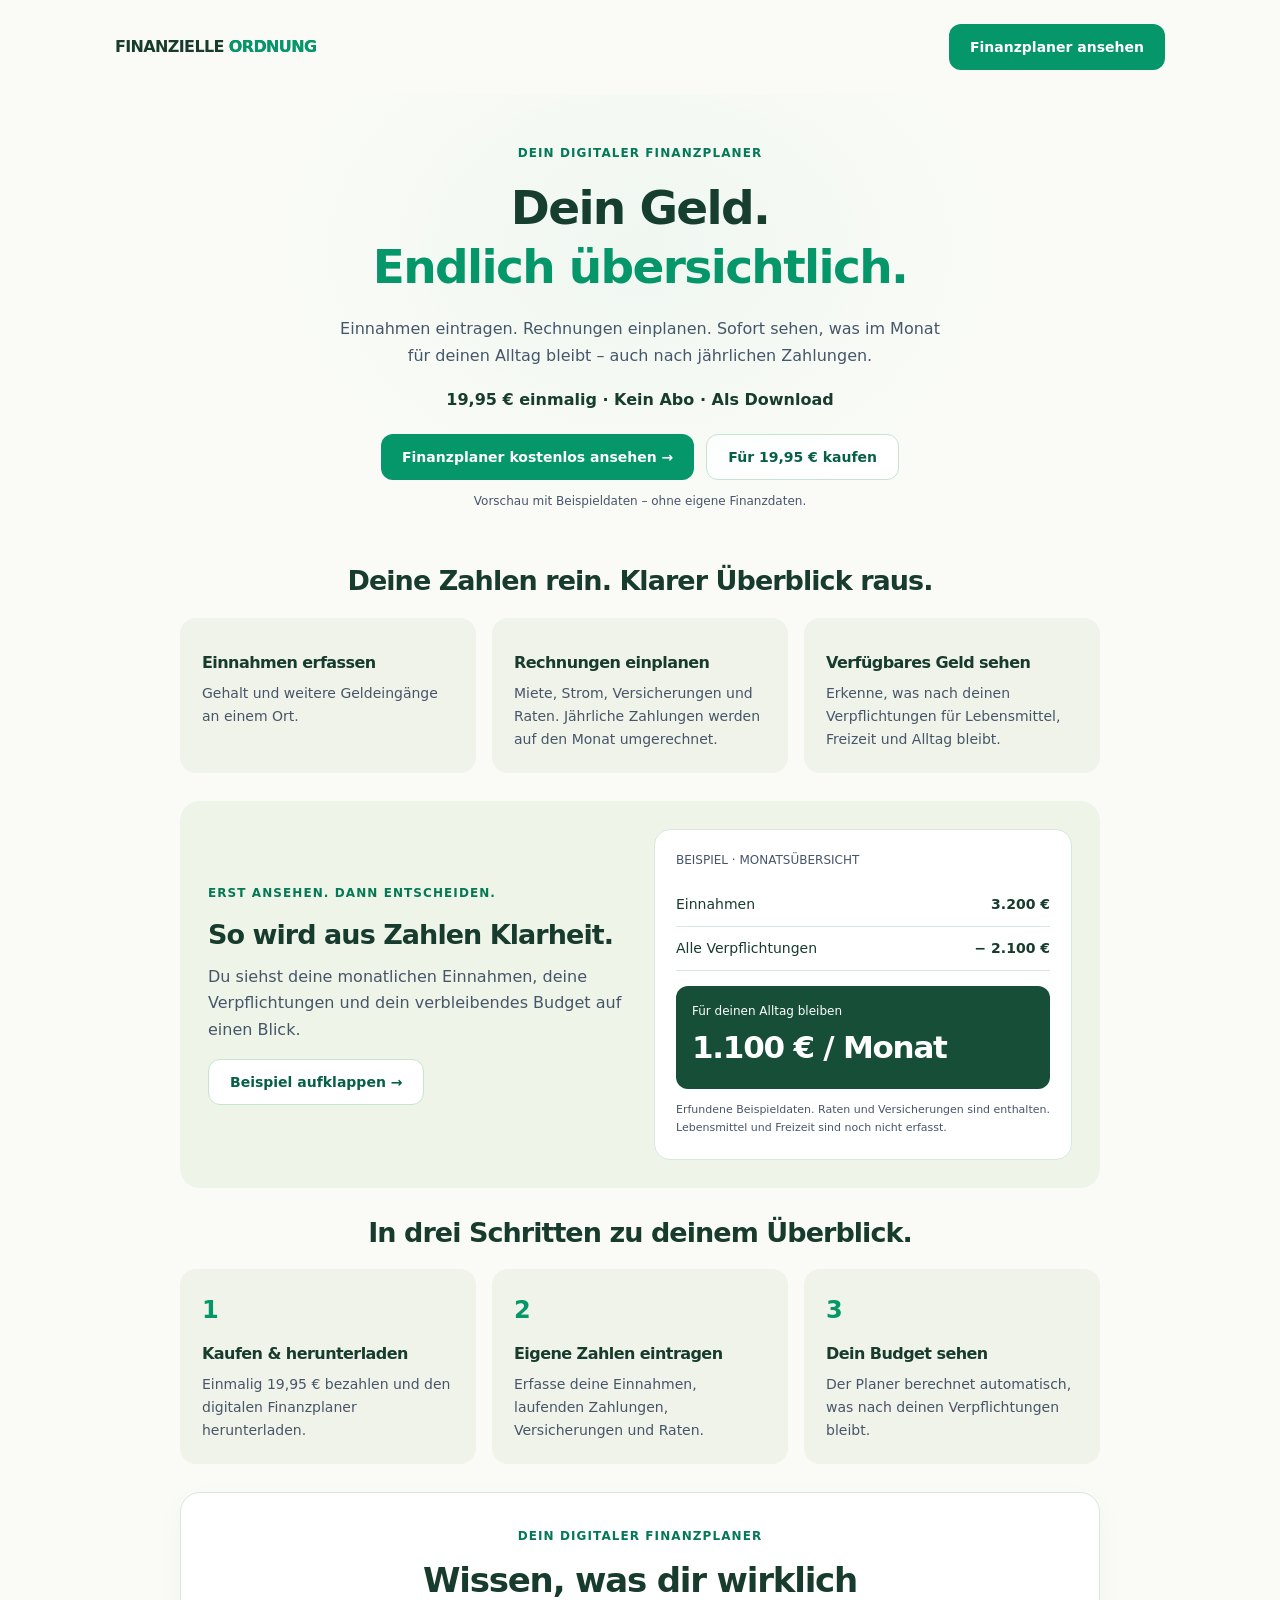
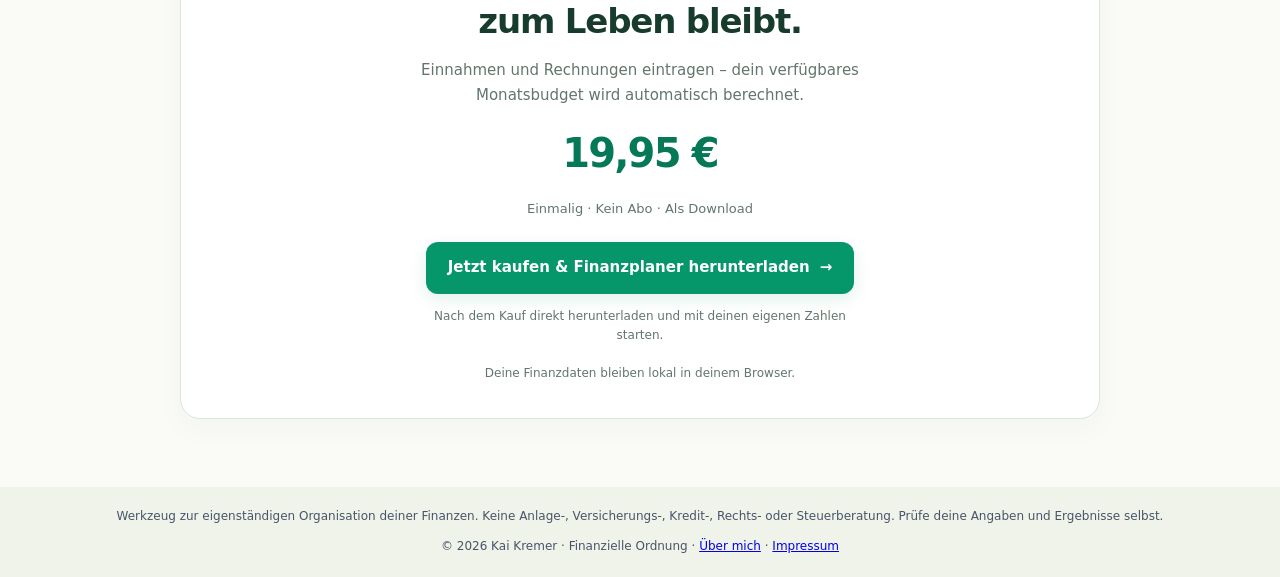
==== index.html @ 42d425a2 "Apply consistent fresh styling after existing page styles" ====
<!doctype html>
<html lang="de"><head><meta charset="utf-8"><meta name="viewport" content="width=device-width,initial-scale=1"><meta name="theme-color" content="#059669"><meta name="description" content="Digitaler Finanzplaner: Einnahmen und Zahlungen erfassen und sehen, was zum Leben bleibt. 19,95 € einmalig, kein Abo."><title>Finanzielle Ordnung | Dein digitaler Finanzplaner</title></head><body><style>body{margin:0;background:#eaf5ee}a.fo-action,a.fo-buy-button{text-decoration:none}button{cursor:pointer}a:focus-visible{outline:3px solid #86efac;outline-offset:3px}</style>
<style>
#fo-motion-demo{font-family:Inter,system-ui,sans-serif}#fo-motion-demo .motion-switch{display:flex;justify-content:center;gap:10px;flex-wrap:wrap;padding:14px 100px 16px 12px;background:#e1f0e7;border-bottom:1px solid #c6e4d1}#fo-motion-demo .motion-switch button{font-family:inherit;font-size:14px;font-weight:700;padding:11px 17px;border-radius:12px;min-height:44px;background:#fff;color:#075f46;border:1px solid #c6e4d1}#fo-motion-demo .motion-switch button[aria-pressed=true]{background:#075f46;color:#fff}#fo-motion-demo [hidden]{display:none}#fo-motion-demo .fo-tile,#fo-motion-demo .fp-card{transition:transform .22s ease,box-shadow .22s ease,border-color .22s ease}#fo-motion-demo .fo-action,#fo-motion-demo .fp-tab,#fo-motion-demo .fo-buy-button{transition:transform .2s ease,box-shadow .2s ease,background .2s ease}#fo-motion-demo .fo-action:hover,#fo-motion-demo .fo-buy-button:hover{transform:translateY(-3px);box-shadow:0 10px 22px #05966930}#fo-motion-demo .fo-action:active,#fo-motion-demo .fo-buy-button:active{transform:translateY(0) scale(.98)}#fo-motion-demo .fp-tab:hover{transform:translateY(-2px)}#fo-motion-demo .fo-green,#fo-motion-demo .fp-quick{background:linear-gradient(110deg,#047857,#059669);background-clip:text;color:transparent}#fo-motion-demo .fo-hero,#fo-motion-demo .fp-head{position:relative}#fo-motion-demo .fo-hero:before{content:"";position:absolute;inset:0;background:radial-gradient(ellipse at 50% 35%,#0596690b,transparent 68%);pointer-events:none}#fo-motion-demo #fo-cta-preview{padding-top:28px;padding-bottom:28px}#fo-motion-demo #fo-cta-preview .fo-purchase{max-width:920px}#fo-motion-demo .fo-footer{margin-top:20px}#fo-motion-demo .fp-nav{justify-content:center}#fo-motion-demo .motion-switch button:focus-visible{outline:3px solid #86efac;outline-offset:3px}@media(hover:hover){#fo-motion-demo .fo-tile:hover,#fo-motion-demo .fp-card:hover{transform:translateY(-5px);border-color:#a8d7be;box-shadow:0 15px 28px #075f4612}}@media(max-width:650px){#fo-motion-demo .motion-switch{padding-right:12px}}@media(prefers-reduced-motion:reduce){#fo-motion-demo *{transition:none!important;animation:none!important}}
</style>
<div id="fo-motion-demo">

<style>
#fo-thirty{font-family:Inter,system-ui,sans-serif;background:#eaf5ee;color:#173b2d;line-height:1.65;padding:0 28px;color-scheme:light}
#fo-thirty *{box-sizing:border-box}#fo-thirty h1,#fo-thirty h2,#fo-thirty h3{color:#173b2d;letter-spacing:-.035em;line-height:1.25}#fo-thirty p{margin:0 0 16px;color:#475569}#fo-thirty .fo-nav{display:flex;justify-content:space-between;align-items:center;padding:24px 0;gap:18px;padding-right:70px}#fo-thirty .fo-logo{font-size:16px;font-weight:800;letter-spacing:-.04em}#fo-thirty .fo-green{color:#059669}#fo-thirty .fo-action{display:inline-flex;align-items:center;justify-content:center;background:#059669;color:#fff;border:0;border-radius:12px;padding:13px 21px;font:700 14px Inter,system-ui,sans-serif;text-decoration:none;min-height:46px}#fo-thirty .fo-secondary{background:#fff;color:#075f46;border:1px solid #c6e4d1}#fo-thirty .fo-hero{text-align:center;max-width:780px;margin:auto;padding:46px 0 30px}#fo-thirty .fo-kicker{color:#047857;font-size:12px;font-weight:800;letter-spacing:.09em;display:block;margin-bottom:15px}#fo-thirty h1{font-size:clamp(30px,4.5vw,47px);font-weight:800;margin:0 0 20px}#fo-thirty h1 span{display:block;color:#059669}#fo-thirty .fo-intro{max-width:620px;margin:0 auto 18px;font-size:16px}#fo-thirty .fo-price{font-weight:700;color:#173b2d;margin:0 0 21px}#fo-thirty .fo-actions{display:flex;justify-content:center;flex-wrap:wrap;gap:12px}#fo-thirty .fo-note{font-size:12px;margin:12px 0 0}#fo-thirty .fo-section{max-width:920px;margin:36px auto 0}#fo-thirty h2{font-size:27px;font-weight:800;margin:0 0 20px;text-align:center}#fo-thirty .fo-grid{display:grid;grid-template-columns:repeat(3,minmax(0,1fr));gap:16px}#fo-thirty .fo-tile{background:#fff;border:1px solid #d8e8dd;border-radius:20px;padding:23px;box-shadow:0 12px 34px #173b2d08}#fo-thirty .fo-icon{display:inline-flex;background:#edf8f1;color:#047857;border-radius:12px;padding:10px}#fo-thirty h3{font-size:16px;font-weight:750;margin:13px 0 9px}#fo-thirty .fo-tile p{font-size:14px;margin:0}#fo-thirty .fo-preview{background:#d8eee2;border:1px solid #c6e4d1;border-radius:20px;padding:28px;display:grid;grid-template-columns:1fr 1fr;gap:28px;align-items:center}#fo-thirty .fo-preview h2{text-align:left;margin-bottom:12px}#fo-thirty .fo-example{background:#fff;border:1px solid #d8e8dd;border-radius:16px;padding:21px}#fo-thirty .fo-example-title{font-size:12px;color:#475569;margin-bottom:12px}#fo-thirty .fo-line{display:flex;justify-content:space-between;gap:12px;padding:10px 0;border-bottom:1px solid #d8e8dd;font-size:14px}#fo-thirty .fo-result{background:#075f46;color:#fff;border-radius:12px;margin-top:15px;padding:16px}#fo-thirty .fo-result span{display:block;font-size:12px;color:#d1fae5}#fo-thirty .fo-result strong{font-size:31px;letter-spacing:-.04em}#fo-thirty .fo-example small{display:block;color:#475569;font-size:11px;margin-top:12px}#fo-thirty .fo-step{color:#059669;font-size:24px;font-weight:800}#fo-thirty .fo-buy{background:#fff;border:1px solid #d8e8dd;border-radius:20px;text-align:center;padding:34px 24px}#fo-thirty .fo-buy h2{margin-bottom:10px}#fo-thirty .fo-large-price{font-size:40px;color:#047857;font-weight:800;line-height:1.3}#fo-thirty .fo-footer{margin:40px -28px 0;padding:20px 28px;background:#e1f0e7;color:#475569;font-size:12px;text-align:center}#fo-thirty .fo-footer p{margin:0 0 10px}#fo-thirty button:focus-visible{outline:3px solid #f59e0b;outline-offset:3px}#fo-thirty .fo-local-message{color:#075f46;font-size:13px;margin-top:12px}#fo-thirty [hidden]{display:none}
@media(max-width:650px){#fo-thirty{padding:0 18px}#fo-thirty .fo-nav{padding-right:0;flex-wrap:wrap}#fo-thirty .fo-nav .fo-action{font-size:12px;padding:10px 12px}#fo-thirty .fo-logo{font-size:13px}#fo-thirty .fo-hero{padding-top:30px}#fo-thirty .fo-grid,#fo-thirty .fo-preview{grid-template-columns:1fr}#fo-thirty .fo-actions{flex-direction:column}#fo-thirty .fo-footer{margin-left:-18px;margin-right:-18px}#fo-thirty .fo-preview{padding:22px}#fo-thirty h2{font-size:25px}}
</style>
<div id="fo-thirty">
  <nav class="fo-nav" aria-label="Hauptnavigation"><div class="fo-logo">FINANZIELLE <span class="fo-green">ORDNUNG</span></div><a class="fo-action" href="vorschau.html">Finanzplaner ansehen</a></nav>
  <header class="fo-hero">
    <span class="fo-kicker">DEIN DIGITALER FINANZPLANER</span>
    <h1>Dein Geld.<span>Endlich übersichtlich.</span></h1>
    <p class="fo-intro">Einnahmen eintragen. Rechnungen einplanen. Sofort sehen, was im Monat für deinen Alltag bleibt – auch nach jährlichen Zahlungen.</p>
    <p class="fo-price">19,95 € einmalig · Kein Abo · Als Download</p>
    <div class="fo-actions"><a class="fo-action" href="vorschau.html">Finanzplaner kostenlos ansehen →</a><button class="fo-action fo-secondary " type="button" data-fo-buy>Für 19,95 € kaufen</button></div>
    <p class="fo-note">Vorschau mit Beispieldaten – ohne eigene Finanzdaten.</p>
  </header>
  <section class="fo-section" aria-label="Nutzen"><h2>Deine Zahlen rein. Klarer Überblick raus.</h2><div class="fo-grid">
    <article class="fo-tile"><h3>Einnahmen erfassen</h3><p>Gehalt und weitere Geldeingänge an einem Ort.</p></article>
    <article class="fo-tile"><h3>Rechnungen einplanen</h3><p>Miete, Strom, Versicherungen und Raten. Jährliche Zahlungen werden auf den Monat umgerechnet.</p></article>
    <article class="fo-tile"><h3>Verfügbares Geld sehen</h3><p>Erkenne, was nach deinen Verpflichtungen für Lebensmittel, Freizeit und Alltag bleibt.</p></article>
  </div></section>
  <section class="fo-section fo-preview" id="fo-example-area" aria-label="Produktbeispiel">
    <div><span class="fo-kicker">ERST ANSEHEN. DANN ENTSCHEIDEN.</span><h2>So wird aus Zahlen Klarheit.</h2><p>Du siehst deine monatlichen Einnahmen, deine Verpflichtungen und dein verbleibendes Budget auf einen Blick.</p><button class="fo-action fo-secondary " type="button" id="fo-demo-toggle" aria-expanded="false" aria-controls="fo-demo-details">Beispiel aufklappen →</button></div>
    <div class="fo-example"><div class="fo-example-title">BEISPIEL · MONATSÜBERSICHT</div><div class="fo-line"><span>Einnahmen</span><strong>3.200 €</strong></div><div class="fo-line"><span>Alle Verpflichtungen</span><strong>− 2.100 €</strong></div><div id="fo-demo-details" hidden><div class="fo-line"><span>Laufende Zahlungen</span><strong>1.350 €</strong></div><div class="fo-line"><span>Versicherungen / Monat</span><strong>40 €</strong></div><div class="fo-line"><span>Raten / Monat</span><strong>710 €</strong></div></div><div class="fo-result"><span>Für deinen Alltag bleiben</span><strong>1.100 € / Monat</strong></div><small>Erfundene Beispieldaten. Raten und Versicherungen sind enthalten. Lebensmittel und Freizeit sind noch nicht erfasst.</small></div>
  </section>
  <section class="fo-section" aria-label="Ablauf"><h2>In drei Schritten zu deinem Überblick.</h2><div class="fo-grid">
    <article class="fo-tile"><span class="fo-step">1</span><h3>Kaufen & herunterladen</h3><p>Einmalig 19,95 € bezahlen und den digitalen Finanzplaner herunterladen.</p></article>
    <article class="fo-tile"><span class="fo-step">2</span><h3>Eigene Zahlen eintragen</h3><p>Erfasse deine Einnahmen, laufenden Zahlungen, Versicherungen und Raten.</p></article>
    <article class="fo-tile"><span class="fo-step">3</span><h3>Dein Budget sehen</h3><p>Der Planer berechnet automatisch, was nach deinen Verpflichtungen bleibt.</p></article>
  </div></section>
  <style>
#fo-cta-preview{font-family:Inter,system-ui,sans-serif;color:#173b2d;padding:28px 18px;background:#eaf5ee;color-scheme:light}#fo-cta-preview *{box-sizing:border-box}#fo-cta-preview .fo-purchase{max-width:720px;margin:auto;background:#fff;border:1px solid #d5e8da;border-radius:20px;padding:34px 30px;text-align:center;box-shadow:0 10px 30px #173b2d08}#fo-cta-preview .fo-label{display:block;color:#047857;font-size:12px;font-weight:750;letter-spacing:.09em;margin-bottom:13px}#fo-cta-preview h2{color:#173b2d;font-size:clamp(25px,4vw,34px);line-height:1.22;letter-spacing:-.035em;font-weight:800;max-width:560px;margin:0 auto 15px}#fo-cta-preview .fo-description{color:#63766b;font-size:15px;line-height:1.65;max-width:490px;margin:0 auto 22px}#fo-cta-preview .fo-price{font-size:40px;font-weight:800;line-height:1.2;color:#047857;letter-spacing:-.045em}#fo-cta-preview .fo-price-note{font-size:13px;color:#63766b;margin:6px 0 22px}#fo-cta-preview .fo-buy-button{font-family:inherit;font-size:15px;font-weight:750;line-height:1.4;display:inline-flex;align-items:center;justify-content:center;gap:10px;background:#059669;color:#fff;border:0;border-radius:12px;min-height:52px;padding:14px 22px;max-width:100%;box-shadow:0 5px 17px #05966922}#fo-cta-preview .fo-download{font-size:12px;color:#63766b;line-height:1.6;margin:13px auto 0;max-width:450px}#fo-cta-preview .fo-trust{font-size:12px;color:#63766b;margin:19px 0 0;display:flex;gap:7px;align-items:center;justify-content:center}#fo-cta-preview .fo-trust svg{width:14px;height:14px;flex-shrink:0}#fo-cta-preview .fo-click-info{font-size:13px;color:#047857;line-height:1.5;margin:16px 0 0}#fo-cta-preview [hidden]{display:none}#fo-cta-preview button:focus-visible{outline:3px solid #86efac;outline-offset:3px}@media(max-width:480px){#fo-cta-preview{padding:18px 12px}#fo-cta-preview .fo-purchase{padding:28px 20px}#fo-cta-preview .fo-buy-button{width:100%;font-size:14px;padding:14px 15px}}
</style>
<div id="fo-cta-preview">
  <section class="fo-purchase" aria-label="Neuer Kaufbereich für den digitalen Finanzplaner">
    <span class="fo-label">DEIN DIGITALER FINANZPLANER</span>
    <h2>Wissen, was dir wirklich<br>zum Leben bleibt.</h2>
    <p class="fo-description">Einnahmen und Rechnungen eintragen – dein verfügbares Monatsbudget wird automatisch berechnet.</p>
    <div class="fo-price">19,95 €</div>
    <p class="fo-price-note">Einmalig · Kein Abo · Als Download</p>
    <a class="fo-buy-button" href="https://www.checkout-ds24.com/product/741586" target="_blank" rel="noopener noreferrer">Jetzt kaufen &amp; Finanzplaner herunterladen <span aria-hidden="true">→</span></a>
    <p class="fo-download">Nach dem Kauf direkt herunterladen und mit deinen eigenen Zahlen starten.</p>
    <p class="fo-trust">Deine Finanzdaten bleiben lokal in deinem Browser.</p>
    
  </section>
</div>


  <footer class="fo-footer"><p>Werkzeug zur eigenständigen Organisation deiner Finanzen. Keine Anlage-, Versicherungs-, Kredit-, Rechts- oder Steuerberatung. Prüfe deine Angaben und Ergebnisse selbst.</p>© 2026 Kai Kremer · Finanzielle Ordnung · <a href="ueber-mich.html">Über mich</a> · <a href="impressum.html">Impressum</a></footer>
</div>
<script>
(()=>{const root=document.getElementById('fo-thirty');root.querySelectorAll('[data-fo-buy]').forEach(button=>button.addEventListener('click',()=>root.querySelector('#fo-cta-preview').scrollIntoView({block:'center',behavior:'auto'})));const toggle=root.querySelector('#fo-demo-toggle');const details=root.querySelector('#fo-demo-details');toggle.addEventListener('click',()=>{details.hidden=!details.hidden;toggle.setAttribute('aria-expanded',String(!details.hidden));toggle.textContent=details.hidden?'Beispiel aufklappen →':'Details zuklappen ↑'});})();
</script>

</div>
<style>
#fo-motion-demo .fo-result{background:#e0f5e8;color:#075f46;border:1px solid #b9dfc8}#fo-motion-demo .fo-result span{color:#3c6652}#fo-motion-demo .fo-result strong{color:#047857}#fo-motion-demo .fp-main{background:#e0f5e8;border-color:#b9dfc8;color:#047857}#fo-motion-demo .fp-main small{color:#3c6652}#fo-motion-demo .fp-main .fp-amount{color:#047857}
</style>
<script>
(()=>{const root=document.getElementById('fo-motion-demo');const reduced=window.matchMedia('(prefers-reduced-motion: reduce)').matches;if(!reduced){const seen=new WeakSet();const observer=new IntersectionObserver(entries=>{entries.forEach(entry=>{if(!entry.isIntersecting||seen.has(entry.target))return;seen.add(entry.target);entry.target.animate([{transform:'translateY(18px)',opacity:.4},{transform:'translateY(0)',opacity:1}],{duration:520,easing:'cubic-bezier(.2,.7,.2,1)',delay:Number(entry.target.dataset.delay||0)});observer.unobserve(entry.target)})},{threshold:.12});root.querySelectorAll('.fo-hero h1,.fo-hero .fo-intro,.fo-hero .fo-price,.fo-hero .fo-actions,.fo-tile,.fo-preview,.fp-head,.fp-card,.fp-panel,.fo-purchase').forEach((el,i)=>{el.dataset.delay=String(el.matches('.fo-tile,.fp-card')?(i%3)*65:0);observer.observe(el)});root.querySelectorAll('[data-fp-tab]').forEach(button=>button.addEventListener('click',()=>root.querySelector('#fp-content').animate([{transform:'translateY(10px)',opacity:.5},{transform:'translateY(0)',opacity:1}],{duration:260,easing:'ease-out'})))}root.querySelectorAll('.fo-buy-button').forEach(button=>{button.addEventListener('pointerenter',()=>{if(reduced)return;const arrow=button.querySelector('span[aria-hidden]');if(arrow)arrow.animate([{transform:'translateX(0)'},{transform:'translateX(4px)'}],{duration:180,fill:'forwards'})});button.addEventListener('pointerleave',()=>{const arrow=button.querySelector('span[aria-hidden]');if(arrow)arrow.getAnimations().forEach(a=>a.cancel())})})})();
</script>
<style id="fo-fresh-2026">
body{background:#fafbf7!important;color:#20362c}#fo-thirty,#fp-clear,#fo-cta-preview,#fo-cta-planner{background:#fafbf7!important}
#fo-thirty .fo-nav,#fp-clear .fp-top,.top{background:#fafbf7!important;border-color:#e4e9df!important}#fo-thirty .fo-nav{max-width:1050px;margin:auto;padding-right:0}#fp-clear .fp-top .fp-wrap{padding-right:24px}
#fo-thirty .fo-hero{padding:50px 0 24px}#fo-thirty .fo-section{margin-top:28px}#fo-thirty .fo-tile{box-shadow:none;border:0;background:#f0f3e9;border-radius:16px;padding:22px}#fo-thirty .fo-preview{background:#eef4e8;border:0}#fo-thirty .fo-result{background:#164e38!important;color:#fff!important;border:0!important}#fo-thirty .fo-result strong,#fo-thirty .fo-result span{color:#fff!important}
#fp-clear .fp-head{padding-top:24px}#fp-clear .fp-banner{background:#eef3e8;border:0}#fp-clear .fp-cards,.cards{grid-template-columns:repeat(3,minmax(0,1fr));gap:12px}#fp-clear .fp-card,.card{background:white;box-shadow:none;border-color:#e5e9df}#fp-clear .fp-main,.card.main{grid-column:1/-1;grid-row:1;background:#164e38!important;color:white!important;padding:23px 26px;position:relative}#fp-clear .fp-main small,#fp-clear .fp-main .fp-amount,.card.main small,.card.main .amount{color:white!important}#fp-clear .fp-main .fp-amount,.card.main .amount{font-size:clamp(34px,5vw,46px);margin:4px 0}#fp-clear .fp-panel,.panel{box-shadow:none;border-color:#e5e9df}#fp-clear .fp-nav{justify-content:flex-start;gap:6px}#fp-clear .fp-tab,.tab{border-radius:9px}#fp-clear .fp-guide{gap:16px}#fp-clear .fp-guide p{font-size:13px}.budget-track{height:9px;display:flex;background:#e7efdd;border-radius:20px;overflow:hidden;margin-top:15px}.budget-used{background:#9bbb8c}.budget-free{background:#c5ec92}.budget-legend{font-size:12px;margin:8px 0 0;color:#e1efda}.compact-help{padding:18px 22px;background:#fff;border:1px solid #e5e9df;border-radius:16px;margin:16px 0}.compact-help summary{cursor:pointer;font-weight:700}.compact-help p{font-size:13px;line-height:1.65;color:#63766b}.fresh-note{font-size:12px!important;margin-top:6px!important}.footer,.fo-footer{background:#f0f3e9!important}.legal-card{box-shadow:none!important;border-color:#e5e9df!important}.legal-card:hover{transform:none!important}
@media(max-width:650px){#fp-clear .fp-cards,.cards{grid-template-columns:1fr 1fr}#fp-clear .fp-card:nth-child(3),.cards>.card:nth-child(3){grid-column:1/-1}#fp-clear .fp-main,.card.main{padding:20px}#fo-thirty .fo-hero{padding-top:30px}#fp-clear .fp-top .fp-wrap{padding-right:16px}}
</style></body></html>
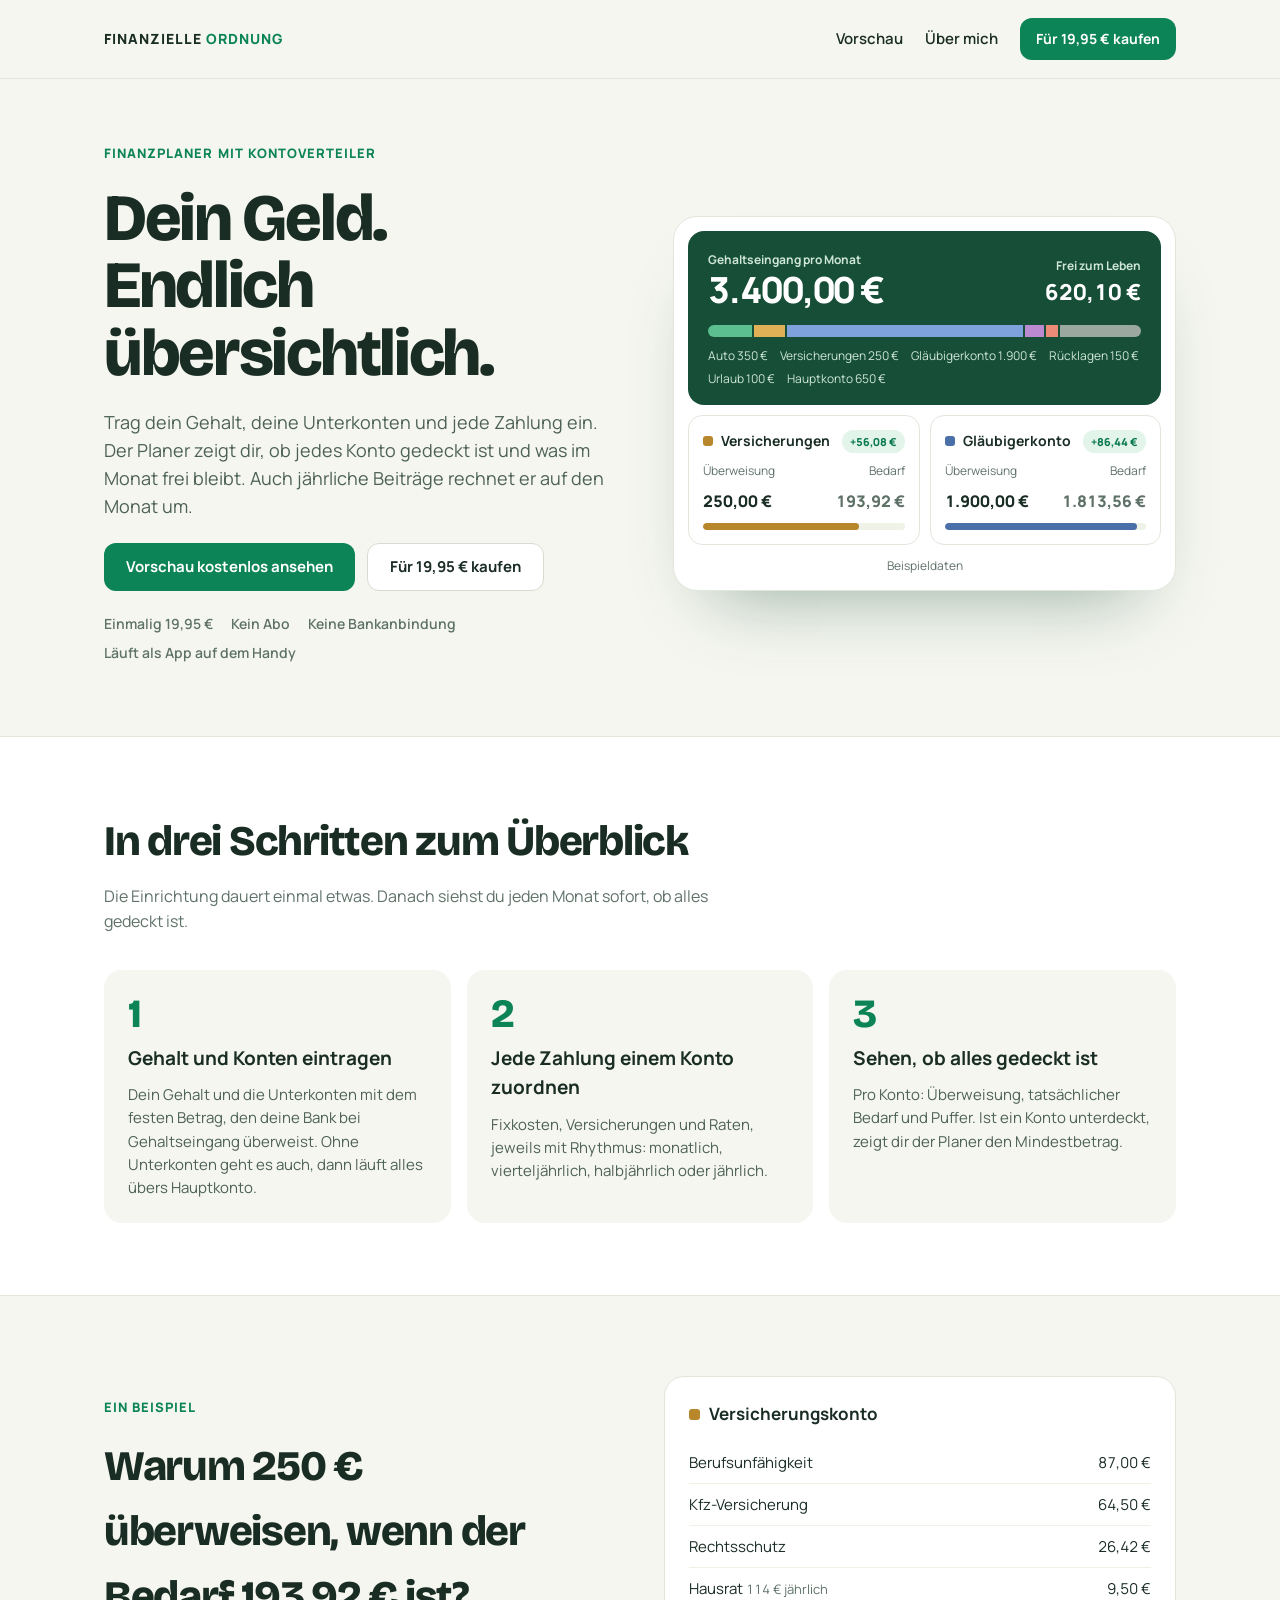
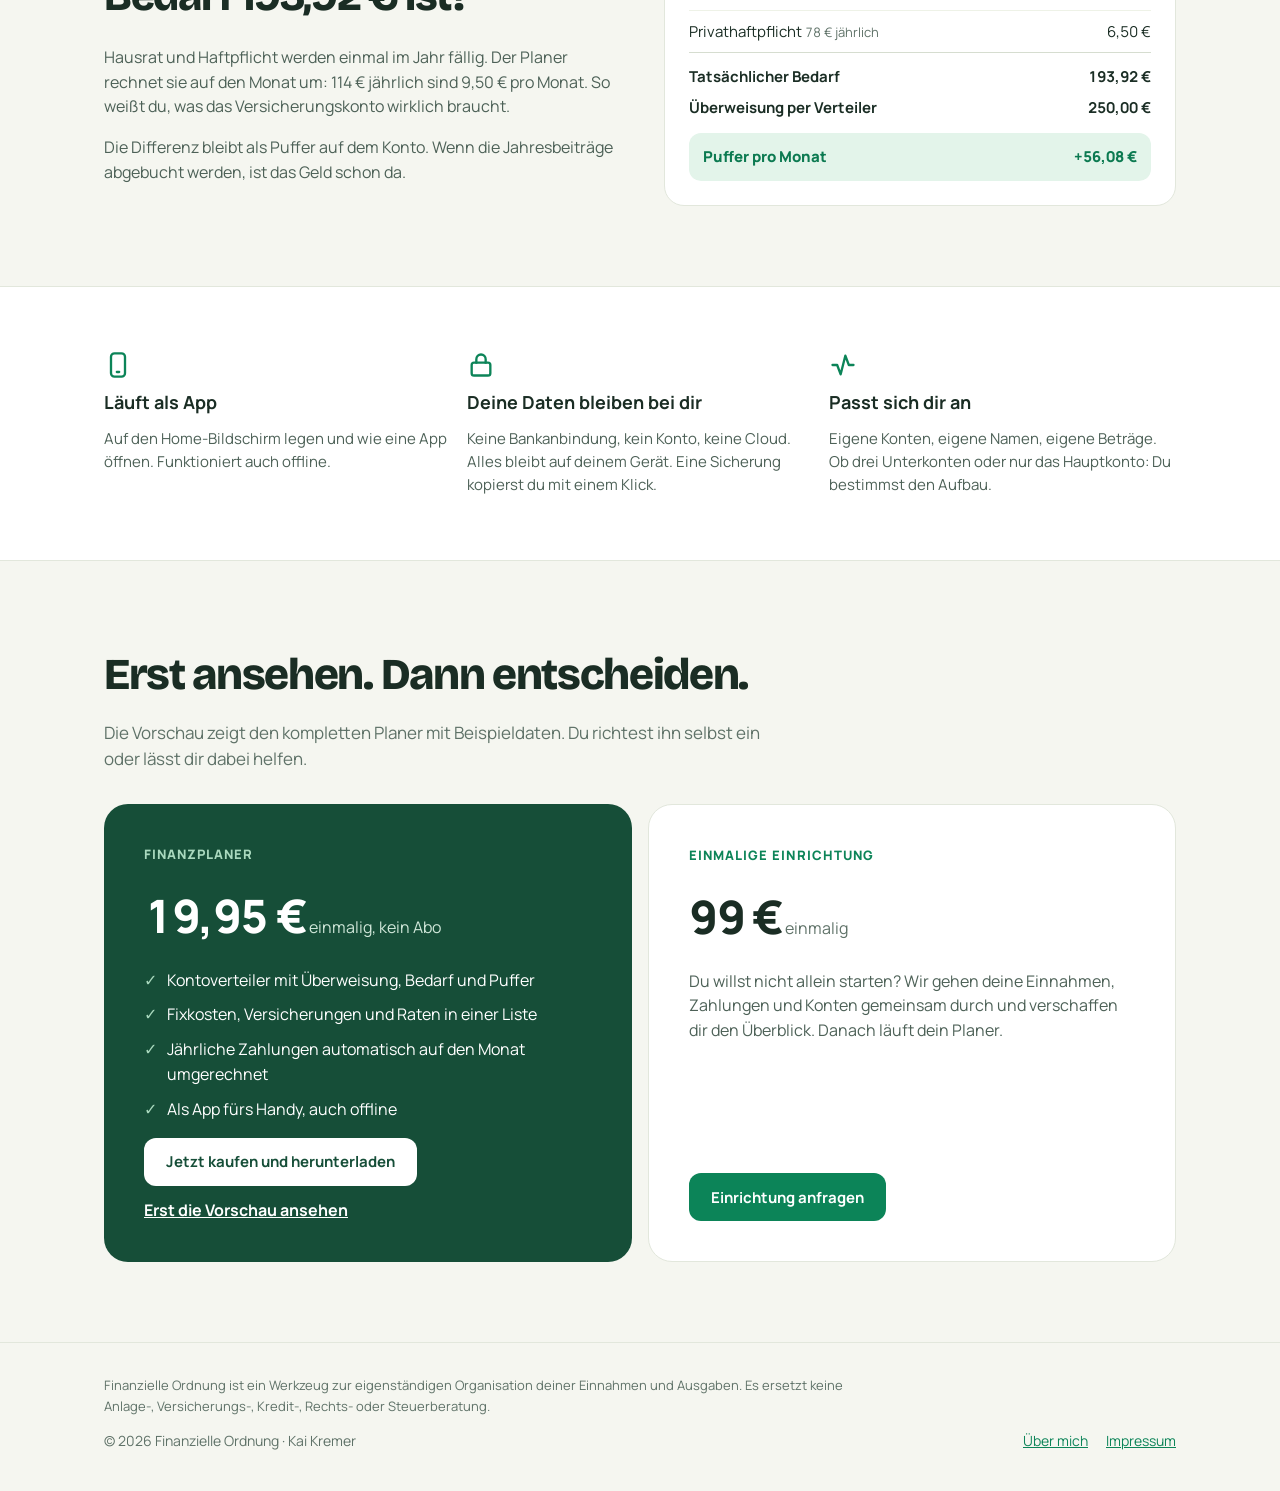
==== commit 62ba2303: "Neues Design: Finanzplaner mit Kontoverteiler, Einrichtung für 99 € Co-Authored-By: Claude Opus 5.5 " ====
--- a/index.html
+++ b/index.html
@@ -1,74 +1,201 @@
 <!doctype html>
-<html lang="de"><head><meta charset="utf-8"><meta name="viewport" content="width=device-width,initial-scale=1"><meta name="theme-color" content="#059669"><meta name="description" content="Digitaler Finanzplaner: Einnahmen und Zahlungen erfassen und sehen, was zum Leben bleibt. 19,95 € einmalig, kein Abo."><title>Finanzielle Ordnung | Dein digitaler Finanzplaner</title></head><body><style>body{margin:0;background:#eaf5ee}a.fo-action,a.fo-buy-button{text-decoration:none}button{cursor:pointer}a:focus-visible{outline:3px solid #86efac;outline-offset:3px}</style>
+<html lang="de">
+<head>
+<meta charset="utf-8">
+<meta name="viewport" content="width=device-width,initial-scale=1">
+<title>Finanzielle Ordnung – Finanzplaner mit Kontoverteiler</title>
+<meta name="description" content="Finanzplaner mit Kontoverteiler: Gehalt, Unterkonten und Zahlungen eintragen und sehen, ob jedes Konto gedeckt ist. Einmalig 19,95 €, kein Abo.">
+<meta name="theme-color" content="#164e38">
+<link rel="preconnect" href="https://fonts.googleapis.com">
+<link rel="preconnect" href="https://fonts.gstatic.com" crossorigin>
+<link rel="stylesheet" href="https://fonts.googleapis.com/css2?family=Bricolage+Grotesque:opsz,wght@12..96,600;12..96,800&amp;family=Manrope:wght@400;500;600;700;800&amp;display=swap">
 <style>
-#fo-motion-demo{font-family:Inter,system-ui,sans-serif}#fo-motion-demo .motion-switch{display:flex;justify-content:center;gap:10px;flex-wrap:wrap;padding:14px 100px 16px 12px;background:#e1f0e7;border-bottom:1px solid #c6e4d1}#fo-motion-demo .motion-switch button{font-family:inherit;font-size:14px;font-weight:700;padding:11px 17px;border-radius:12px;min-height:44px;background:#fff;color:#075f46;border:1px solid #c6e4d1}#fo-motion-demo .motion-switch button[aria-pressed=true]{background:#075f46;color:#fff}#fo-motion-demo [hidden]{display:none}#fo-motion-demo .fo-tile,#fo-motion-demo .fp-card{transition:transform .22s ease,box-shadow .22s ease,border-color .22s ease}#fo-motion-demo .fo-action,#fo-motion-demo .fp-tab,#fo-motion-demo .fo-buy-button{transition:transform .2s ease,box-shadow .2s ease,background .2s ease}#fo-motion-demo .fo-action:hover,#fo-motion-demo .fo-buy-button:hover{transform:translateY(-3px);box-shadow:0 10px 22px #05966930}#fo-motion-demo .fo-action:active,#fo-motion-demo .fo-buy-button:active{transform:translateY(0) scale(.98)}#fo-motion-demo .fp-tab:hover{transform:translateY(-2px)}#fo-motion-demo .fo-green,#fo-motion-demo .fp-quick{background:linear-gradient(110deg,#047857,#059669);background-clip:text;color:transparent}#fo-motion-demo .fo-hero,#fo-motion-demo .fp-head{position:relative}#fo-motion-demo .fo-hero:before{content:"";position:absolute;inset:0;background:radial-gradient(ellipse at 50% 35%,#0596690b,transparent 68%);pointer-events:none}#fo-motion-demo #fo-cta-preview{padding-top:28px;padding-bottom:28px}#fo-motion-demo #fo-cta-preview .fo-purchase{max-width:920px}#fo-motion-demo .fo-footer{margin-top:20px}#fo-motion-demo .fp-nav{justify-content:center}#fo-motion-demo .motion-switch button:focus-visible{outline:3px solid #86efac;outline-offset:3px}@media(hover:hover){#fo-motion-demo .fo-tile:hover,#fo-motion-demo .fp-card:hover{transform:translateY(-5px);border-color:#a8d7be;box-shadow:0 15px 28px #075f4612}}@media(max-width:650px){#fo-motion-demo .motion-switch{padding-right:12px}}@media(prefers-reduced-motion:reduce){#fo-motion-demo *{transition:none!important;animation:none!important}}
+body{margin:0}
+*{box-sizing:border-box}
+a{color:#0c8458}a:hover{color:#164e38}
+.w{max-width:1120px;margin:0 auto;padding-inline:24px}
+.nav{display:flex;align-items:center;justify-content:space-between;gap:16px;flex-wrap:wrap;padding-block:18px}
+.links{display:flex;gap:22px;align-items:center;flex-wrap:wrap}
+.btn{display:inline-flex;align-items:center;justify-content:center;min-height:48px;padding:0 22px;border-radius:12px;font-weight:700;text-decoration:none;font-size:15px}
+.btn.p{background:#0c8458;color:#fff}.btn.p:hover{background:#0a6e4a;color:#fff}
+.btn.s{background:#fff;color:#1a2d24;border:1px solid #d6ddd0}.btn.s:hover{color:#164e38;border-color:#0c8458}
+.btn.l{background:#ffffff;color:#164e38}.btn.l:hover{background:#e3f4ea;color:#164e38}
+.hero{display:grid;grid-template-columns:minmax(0,1.02fr) minmax(0,1fr);gap:56px;align-items:center}
+.g3{display:grid;grid-template-columns:repeat(3,minmax(0,1fr));gap:16px}
+.g2{display:grid;grid-template-columns:repeat(2,minmax(0,1fr));gap:48px;align-items:center}
+.accs{display:grid;grid-template-columns:repeat(2,minmax(0,1fr));gap:10px}
+.num{font-variant-numeric:tabular-nums}
+@media (max-width:880px){.hero,.g3,.g2{grid-template-columns:minmax(0,1fr)}.hero{gap:36px}}
+@media (max-width:460px){.accs{grid-template-columns:minmax(0,1fr)}}
 </style>
-<div id="fo-motion-demo">
-
-<style>
-#fo-thirty{font-family:Inter,system-ui,sans-serif;background:#eaf5ee;color:#173b2d;line-height:1.65;padding:0 28px;color-scheme:light}
-#fo-thirty *{box-sizing:border-box}#fo-thirty h1,#fo-thirty h2,#fo-thirty h3{color:#173b2d;letter-spacing:-.035em;line-height:1.25}#fo-thirty p{margin:0 0 16px;color:#475569}#fo-thirty .fo-nav{display:flex;justify-content:space-between;align-items:center;padding:24px 0;gap:18px;padding-right:70px}#fo-thirty .fo-logo{font-size:16px;font-weight:800;letter-spacing:-.04em}#fo-thirty .fo-green{color:#059669}#fo-thirty .fo-action{display:inline-flex;align-items:center;justify-content:center;background:#059669;color:#fff;border:0;border-radius:12px;padding:13px 21px;font:700 14px Inter,system-ui,sans-serif;text-decoration:none;min-height:46px}#fo-thirty .fo-secondary{background:#fff;color:#075f46;border:1px solid #c6e4d1}#fo-thirty .fo-hero{text-align:center;max-width:780px;margin:auto;padding:46px 0 30px}#fo-thirty .fo-kicker{color:#047857;font-size:12px;font-weight:800;letter-spacing:.09em;display:block;margin-bottom:15px}#fo-thirty h1{font-size:clamp(30px,4.5vw,47px);font-weight:800;margin:0 0 20px}#fo-thirty h1 span{display:block;color:#059669}#fo-thirty .fo-intro{max-width:620px;margin:0 auto 18px;font-size:16px}#fo-thirty .fo-price{font-weight:700;color:#173b2d;margin:0 0 21px}#fo-thirty .fo-actions{display:flex;justify-content:center;flex-wrap:wrap;gap:12px}#fo-thirty .fo-note{font-size:12px;margin:12px 0 0}#fo-thirty .fo-section{max-width:920px;margin:36px auto 0}#fo-thirty h2{font-size:27px;font-weight:800;margin:0 0 20px;text-align:center}#fo-thirty .fo-grid{display:grid;grid-template-columns:repeat(3,minmax(0,1fr));gap:16px}#fo-thirty .fo-tile{background:#fff;border:1px solid #d8e8dd;border-radius:20px;padding:23px;box-shadow:0 12px 34px #173b2d08}#fo-thirty .fo-icon{display:inline-flex;background:#edf8f1;color:#047857;border-radius:12px;padding:10px}#fo-thirty h3{font-size:16px;font-weight:750;margin:13px 0 9px}#fo-thirty .fo-tile p{font-size:14px;margin:0}#fo-thirty .fo-preview{background:#d8eee2;border:1px solid #c6e4d1;border-radius:20px;padding:28px;display:grid;grid-template-columns:1fr 1fr;gap:28px;align-items:center}#fo-thirty .fo-preview h2{text-align:left;margin-bottom:12px}#fo-thirty .fo-example{background:#fff;border:1px solid #d8e8dd;border-radius:16px;padding:21px}#fo-thirty .fo-example-title{font-size:12px;color:#475569;margin-bottom:12px}#fo-thirty .fo-line{display:flex;justify-content:space-between;gap:12px;padding:10px 0;border-bottom:1px solid #d8e8dd;font-size:14px}#fo-thirty .fo-result{background:#075f46;color:#fff;border-radius:12px;margin-top:15px;padding:16px}#fo-thirty .fo-result span{display:block;font-size:12px;color:#d1fae5}#fo-thirty .fo-result strong{font-size:31px;letter-spacing:-.04em}#fo-thirty .fo-example small{display:block;color:#475569;font-size:11px;margin-top:12px}#fo-thirty .fo-step{color:#059669;font-size:24px;font-weight:800}#fo-thirty .fo-buy{background:#fff;border:1px solid #d8e8dd;border-radius:20px;text-align:center;padding:34px 24px}#fo-thirty .fo-buy h2{margin-bottom:10px}#fo-thirty .fo-large-price{font-size:40px;color:#047857;font-weight:800;line-height:1.3}#fo-thirty .fo-footer{margin:40px -28px 0;padding:20px 28px;background:#e1f0e7;color:#475569;font-size:12px;text-align:center}#fo-thirty .fo-footer p{margin:0 0 10px}#fo-thirty button:focus-visible{outline:3px solid #f59e0b;outline-offset:3px}#fo-thirty .fo-local-message{color:#075f46;font-size:13px;margin-top:12px}#fo-thirty [hidden]{display:none}
-@media(max-width:650px){#fo-thirty{padding:0 18px}#fo-thirty .fo-nav{padding-right:0;flex-wrap:wrap}#fo-thirty .fo-nav .fo-action{font-size:12px;padding:10px 12px}#fo-thirty .fo-logo{font-size:13px}#fo-thirty .fo-hero{padding-top:30px}#fo-thirty .fo-grid,#fo-thirty .fo-preview{grid-template-columns:1fr}#fo-thirty .fo-actions{flex-direction:column}#fo-thirty .fo-footer{margin-left:-18px;margin-right:-18px}#fo-thirty .fo-preview{padding:22px}#fo-thirty h2{font-size:25px}}
-</style>
-<div id="fo-thirty">
-  <nav class="fo-nav" aria-label="Hauptnavigation"><div class="fo-logo">FINANZIELLE <span class="fo-green">ORDNUNG</span></div><a class="fo-action" href="vorschau.html">Finanzplaner ansehen</a></nav>
-  <header class="fo-hero">
-    <span class="fo-kicker">DEIN DIGITALER FINANZPLANER</span>
-    <h1>Dein Geld.<span>Endlich übersichtlich.</span></h1>
-    <p class="fo-intro">Einnahmen eintragen. Rechnungen einplanen. Sofort sehen, was im Monat für deinen Alltag bleibt – auch nach jährlichen Zahlungen.</p>
-    <p class="fo-price">19,95 € einmalig · Kein Abo · Als Download</p>
-    <div class="fo-actions"><a class="fo-action" href="vorschau.html">Finanzplaner kostenlos ansehen →</a><button class="fo-action fo-secondary " type="button" data-fo-buy>Für 19,95 € kaufen</button></div>
-    <p class="fo-note">Vorschau mit Beispieldaten – ohne eigene Finanzdaten.</p>
-  </header>
-  <section class="fo-section" aria-label="Nutzen"><h2>Deine Zahlen rein. Klarer Überblick raus.</h2><div class="fo-grid">
-    <article class="fo-tile"><h3>Einnahmen erfassen</h3><p>Gehalt und weitere Geldeingänge an einem Ort.</p></article>
-    <article class="fo-tile"><h3>Rechnungen einplanen</h3><p>Miete, Strom, Versicherungen und Raten. Jährliche Zahlungen werden auf den Monat umgerechnet.</p></article>
-    <article class="fo-tile"><h3>Verfügbares Geld sehen</h3><p>Erkenne, was nach deinen Verpflichtungen für Lebensmittel, Freizeit und Alltag bleibt.</p></article>
-  </div></section>
-  <section class="fo-section fo-preview" id="fo-example-area" aria-label="Produktbeispiel">
-    <div><span class="fo-kicker">ERST ANSEHEN. DANN ENTSCHEIDEN.</span><h2>So wird aus Zahlen Klarheit.</h2><p>Du siehst deine monatlichen Einnahmen, deine Verpflichtungen und dein verbleibendes Budget auf einen Blick.</p><button class="fo-action fo-secondary " type="button" id="fo-demo-toggle" aria-expanded="false" aria-controls="fo-demo-details">Beispiel aufklappen →</button></div>
-    <div class="fo-example"><div class="fo-example-title">BEISPIEL · MONATSÜBERSICHT</div><div class="fo-line"><span>Einnahmen</span><strong>3.200 €</strong></div><div class="fo-line"><span>Alle Verpflichtungen</span><strong>− 2.100 €</strong></div><div id="fo-demo-details" hidden><div class="fo-line"><span>Laufende Zahlungen</span><strong>1.350 €</strong></div><div class="fo-line"><span>Versicherungen / Monat</span><strong>40 €</strong></div><div class="fo-line"><span>Raten / Monat</span><strong>710 €</strong></div></div><div class="fo-result"><span>Für deinen Alltag bleiben</span><strong>1.100 € / Monat</strong></div><small>Erfundene Beispieldaten. Raten und Versicherungen sind enthalten. Lebensmittel und Freizeit sind noch nicht erfasst.</small></div>
-  </section>
-  <section class="fo-section" aria-label="Ablauf"><h2>In drei Schritten zu deinem Überblick.</h2><div class="fo-grid">
-    <article class="fo-tile"><span class="fo-step">1</span><h3>Kaufen & herunterladen</h3><p>Einmalig 19,95 € bezahlen und den digitalen Finanzplaner herunterladen.</p></article>
-    <article class="fo-tile"><span class="fo-step">2</span><h3>Eigene Zahlen eintragen</h3><p>Erfasse deine Einnahmen, laufenden Zahlungen, Versicherungen und Raten.</p></article>
-    <article class="fo-tile"><span class="fo-step">3</span><h3>Dein Budget sehen</h3><p>Der Planer berechnet automatisch, was nach deinen Verpflichtungen bleibt.</p></article>
-  </div></section>
-  <style>
-#fo-cta-preview{font-family:Inter,system-ui,sans-serif;color:#173b2d;padding:28px 18px;background:#eaf5ee;color-scheme:light}#fo-cta-preview *{box-sizing:border-box}#fo-cta-preview .fo-purchase{max-width:720px;margin:auto;background:#fff;border:1px solid #d5e8da;border-radius:20px;padding:34px 30px;text-align:center;box-shadow:0 10px 30px #173b2d08}#fo-cta-preview .fo-label{display:block;color:#047857;font-size:12px;font-weight:750;letter-spacing:.09em;margin-bottom:13px}#fo-cta-preview h2{color:#173b2d;font-size:clamp(25px,4vw,34px);line-height:1.22;letter-spacing:-.035em;font-weight:800;max-width:560px;margin:0 auto 15px}#fo-cta-preview .fo-description{color:#63766b;font-size:15px;line-height:1.65;max-width:490px;margin:0 auto 22px}#fo-cta-preview .fo-price{font-size:40px;font-weight:800;line-height:1.2;color:#047857;letter-spacing:-.045em}#fo-cta-preview .fo-price-note{font-size:13px;color:#63766b;margin:6px 0 22px}#fo-cta-preview .fo-buy-button{font-family:inherit;font-size:15px;font-weight:750;line-height:1.4;display:inline-flex;align-items:center;justify-content:center;gap:10px;background:#059669;color:#fff;border:0;border-radius:12px;min-height:52px;padding:14px 22px;max-width:100%;box-shadow:0 5px 17px #05966922}#fo-cta-preview .fo-download{font-size:12px;color:#63766b;line-height:1.6;margin:13px auto 0;max-width:450px}#fo-cta-preview .fo-trust{font-size:12px;color:#63766b;margin:19px 0 0;display:flex;gap:7px;align-items:center;justify-content:center}#fo-cta-preview .fo-trust svg{width:14px;height:14px;flex-shrink:0}#fo-cta-preview .fo-click-info{font-size:13px;color:#047857;line-height:1.5;margin:16px 0 0}#fo-cta-preview [hidden]{display:none}#fo-cta-preview button:focus-visible{outline:3px solid #86efac;outline-offset:3px}@media(max-width:480px){#fo-cta-preview{padding:18px 12px}#fo-cta-preview .fo-purchase{padding:28px 20px}#fo-cta-preview .fo-buy-button{width:100%;font-size:14px;padding:14px 15px}}
-</style>
-<div id="fo-cta-preview">
-  <section class="fo-purchase" aria-label="Neuer Kaufbereich für den digitalen Finanzplaner">
-    <span class="fo-label">DEIN DIGITALER FINANZPLANER</span>
-    <h2>Wissen, was dir wirklich<br>zum Leben bleibt.</h2>
-    <p class="fo-description">Einnahmen und Rechnungen eintragen – dein verfügbares Monatsbudget wird automatisch berechnet.</p>
-    <div class="fo-price">19,95 €</div>
-    <p class="fo-price-note">Einmalig · Kein Abo · Als Download</p>
-    <a class="fo-buy-button" href="https://www.checkout-ds24.com/product/741586" target="_blank" rel="noopener noreferrer">Jetzt kaufen &amp; Finanzplaner herunterladen <span aria-hidden="true">→</span></a>
-    <p class="fo-download">Nach dem Kauf direkt herunterladen und mit deinen eigenen Zahlen starten.</p>
-    <p class="fo-trust">Deine Finanzdaten bleiben lokal in deinem Browser.</p>
-    
-  </section>
-</div>
-
-
-  <footer class="fo-footer"><p>Werkzeug zur eigenständigen Organisation deiner Finanzen. Keine Anlage-, Versicherungs-, Kredit-, Rechts- oder Steuerberatung. Prüfe deine Angaben und Ergebnisse selbst.</p>© 2026 Kai Kremer · Finanzielle Ordnung · <a href="ueber-mich.html">Über mich</a> · <a href="impressum.html">Impressum</a></footer>
-</div>
-<script>
-(()=>{const root=document.getElementById('fo-thirty');root.querySelectorAll('[data-fo-buy]').forEach(button=>button.addEventListener('click',()=>root.querySelector('#fo-cta-preview').scrollIntoView({block:'center',behavior:'auto'})));const toggle=root.querySelector('#fo-demo-toggle');const details=root.querySelector('#fo-demo-details');toggle.addEventListener('click',()=>{details.hidden=!details.hidden;toggle.setAttribute('aria-expanded',String(!details.hidden));toggle.textContent=details.hidden?'Beispiel aufklappen →':'Details zuklappen ↑'});})();
-</script>
-
-</div>
-<style>
-#fo-motion-demo .fo-result{background:#e0f5e8;color:#075f46;border:1px solid #b9dfc8}#fo-motion-demo .fo-result span{color:#3c6652}#fo-motion-demo .fo-result strong{color:#047857}#fo-motion-demo .fp-main{background:#e0f5e8;border-color:#b9dfc8;color:#047857}#fo-motion-demo .fp-main small{color:#3c6652}#fo-motion-demo .fp-main .fp-amount{color:#047857}
-</style>
-<script>
-(()=>{const root=document.getElementById('fo-motion-demo');const reduced=window.matchMedia('(prefers-reduced-motion: reduce)').matches;if(!reduced){const seen=new WeakSet();const observer=new IntersectionObserver(entries=>{entries.forEach(entry=>{if(!entry.isIntersecting||seen.has(entry.target))return;seen.add(entry.target);entry.target.animate([{transform:'translateY(18px)',opacity:.4},{transform:'translateY(0)',opacity:1}],{duration:520,easing:'cubic-bezier(.2,.7,.2,1)',delay:Number(entry.target.dataset.delay||0)});observer.unobserve(entry.target)})},{threshold:.12});root.querySelectorAll('.fo-hero h1,.fo-hero .fo-intro,.fo-hero .fo-price,.fo-hero .fo-actions,.fo-tile,.fo-preview,.fp-head,.fp-card,.fp-panel,.fo-purchase').forEach((el,i)=>{el.dataset.delay=String(el.matches('.fo-tile,.fp-card')?(i%3)*65:0);observer.observe(el)});root.querySelectorAll('[data-fp-tab]').forEach(button=>button.addEventListener('click',()=>root.querySelector('#fp-content').animate([{transform:'translateY(10px)',opacity:.5},{transform:'translateY(0)',opacity:1}],{duration:260,easing:'ease-out'})))}root.querySelectorAll('.fo-buy-button').forEach(button=>{button.addEventListener('pointerenter',()=>{if(reduced)return;const arrow=button.querySelector('span[aria-hidden]');if(arrow)arrow.animate([{transform:'translateX(0)'},{transform:'translateX(4px)'}],{duration:180,fill:'forwards'})});button.addEventListener('pointerleave',()=>{const arrow=button.querySelector('span[aria-hidden]');if(arrow)arrow.getAnimations().forEach(a=>a.cancel())})})})();
-</script>
-<style id="fo-fresh-2026">
-body{background:#fafbf7!important;color:#20362c}#fo-thirty,#fp-clear,#fo-cta-preview,#fo-cta-planner{background:#fafbf7!important}
-#fo-thirty .fo-nav,#fp-clear .fp-top,.top{background:#fafbf7!important;border-color:#e4e9df!important}#fo-thirty .fo-nav{max-width:1050px;margin:auto;padding-right:0}#fp-clear .fp-top .fp-wrap{padding-right:24px}
-#fo-thirty .fo-hero{padding:50px 0 24px}#fo-thirty .fo-section{margin-top:28px}#fo-thirty .fo-tile{box-shadow:none;border:0;background:#f0f3e9;border-radius:16px;padding:22px}#fo-thirty .fo-preview{background:#eef4e8;border:0}#fo-thirty .fo-result{background:#164e38!important;color:#fff!important;border:0!important}#fo-thirty .fo-result strong,#fo-thirty .fo-result span{color:#fff!important}
-#fp-clear .fp-head{padding-top:24px}#fp-clear .fp-banner{background:#eef3e8;border:0}#fp-clear .fp-cards,.cards{grid-template-columns:repeat(3,minmax(0,1fr));gap:12px}#fp-clear .fp-card,.card{background:white;box-shadow:none;border-color:#e5e9df}#fp-clear .fp-main,.card.main{grid-column:1/-1;grid-row:1;background:#164e38!important;color:white!important;padding:23px 26px;position:relative}#fp-clear .fp-main small,#fp-clear .fp-main .fp-amount,.card.main small,.card.main .amount{color:white!important}#fp-clear .fp-main .fp-amount,.card.main .amount{font-size:clamp(34px,5vw,46px);margin:4px 0}#fp-clear .fp-panel,.panel{box-shadow:none;border-color:#e5e9df}#fp-clear .fp-nav{justify-content:flex-start;gap:6px}#fp-clear .fp-tab,.tab{border-radius:9px}#fp-clear .fp-guide{gap:16px}#fp-clear .fp-guide p{font-size:13px}.budget-track{height:9px;display:flex;background:#e7efdd;border-radius:20px;overflow:hidden;margin-top:15px}.budget-used{background:#9bbb8c}.budget-free{background:#c5ec92}.budget-legend{font-size:12px;margin:8px 0 0;color:#e1efda}.compact-help{padding:18px 22px;background:#fff;border:1px solid #e5e9df;border-radius:16px;margin:16px 0}.compact-help summary{cursor:pointer;font-weight:700}.compact-help p{font-size:13px;line-height:1.65;color:#63766b}.fresh-note{font-size:12px!important;margin-top:6px!important}.footer,.fo-footer{background:#f0f3e9!important}.legal-card{box-shadow:none!important;border-color:#e5e9df!important}.legal-card:hover{transform:none!important}
-@media(max-width:650px){#fp-clear .fp-cards,.cards{grid-template-columns:1fr 1fr}#fp-clear .fp-card:nth-child(3),.cards>.card:nth-child(3){grid-column:1/-1}#fp-clear .fp-main,.card.main{padding:20px}#fo-thirty .fo-hero{padding-top:30px}#fp-clear .fp-top .fp-wrap{padding-right:16px}}
-</style></body></html>+<style>html{scroll-behavior:smooth}@media (prefers-reduced-motion:reduce){html{scroll-behavior:auto}}:focus-visible{outline:3px solid #0c8458;outline-offset:2px}</style>
+</head>
+<body>
+<div style="background:#f5f6f0;color:#1a2d24;font-family:Manrope, ui-sans-serif, system-ui, sans-serif;font-size:16px;line-height:1.55">
+
+<header style="border-bottom:1px solid #e2e7dc">
+<div class="w nav">
+<a href="index.html" style="text-decoration:none;color:#1a2d24;font-weight:800;letter-spacing:.07em;font-size:14px">FINANZIELLE <span style="color:#0c8458">ORDNUNG</span></a>
+<nav class="links" aria-label="Hauptnavigation">
+<a href="vorschau.html" style="color:#1a2d24;text-decoration:none;font-weight:600;font-size:15px">Vorschau</a>
+<a href="ueber-mich.html" style="color:#1a2d24;text-decoration:none;font-weight:600;font-size:15px">Über mich</a>
+<a class="btn p" href="#preis" style="min-height:42px;padding:0 16px;font-size:14px">Für 19,95 € kaufen</a>
+</nav>
+</div>
+</header>
+
+<section class="w hero" style="padding-block:64px 72px">
+<div style="display:flex;flex-direction:column;gap:22px;min-width:0">
+<span style="font-size:13px;font-weight:800;letter-spacing:.08em;text-transform:uppercase;color:#0c8458">Finanzplaner mit Kontoverteiler</span>
+<h1 style="margin:0;font-family:'Bricolage Grotesque', Manrope, sans-serif;font-weight:800;font-size:clamp(40px,6vw,66px);line-height:1.02;letter-spacing:-.035em;text-wrap:balance">Dein Geld.<br>Endlich übersichtlich.</h1>
+<p style="margin:0;font-size:18px;color:#4d6157;max-width:34em">Trag dein Gehalt, deine Unterkonten und jede Zahlung ein. Der Planer zeigt dir, ob jedes Konto gedeckt ist und was im Monat frei bleibt. Auch jährliche Beiträge rechnet er auf den Monat um.</p>
+<div style="display:flex;gap:12px;flex-wrap:wrap">
+<a class="btn p" href="vorschau.html">Vorschau kostenlos ansehen</a>
+<a class="btn s" href="https://www.checkout-ds24.com/product/741586">Für 19,95 € kaufen</a>
+</div>
+<div style="display:flex;gap:8px 18px;flex-wrap:wrap;font-size:14px;color:#5f7268;font-weight:600">
+<span>Einmalig 19,95 €</span><span>Kein Abo</span><span>Keine Bankanbindung</span><span>Läuft als App auf dem Handy</span>
+</div>
+</div>
+
+<div style="min-width:0">
+<div style="background:#ffffff;border:1px solid #e2e7dc;border-radius:24px;padding:14px;box-shadow:0 40px 70px -40px rgba(22,78,56,.45);display:flex;flex-direction:column;gap:10px">
+<div style="background:#164e38;color:#ffffff;border-radius:16px;padding:20px 20px 16px">
+<div style="display:flex;justify-content:space-between;gap:12px;flex-wrap:wrap;align-items:flex-end">
+<div><div style="font-size:12px;font-weight:700;color:#cfe6d8">Gehaltseingang pro Monat</div><div class="num" style="font-size:36px;font-weight:800;letter-spacing:-.03em;line-height:1.1">3.400,00 €</div></div>
+<div style="text-align:right"><div style="font-size:12px;font-weight:700;color:#cfe6d8">Frei zum Leben</div><div class="num" style="font-size:22px;font-weight:800">620,10 €</div></div>
+</div>
+<div style="display:flex;gap:2px;height:12px;border-radius:999px;overflow:hidden;margin:16px 0 10px">
+<span style="width:10.3%;background:#5bbf8f"></span><span style="width:7.35%;background:#e0b056"></span><span style="width:55.9%;background:#7fa2dc"></span><span style="width:4.4%;background:#bb8ad0"></span><span style="width:2.95%;background:#ec8b78"></span><span style="width:19.1%;background:#9aa89f"></span>
+</div>
+<div style="display:flex;flex-wrap:wrap;gap:4px 12px;font-size:12px;color:#cfe6d8">
+<span>Auto 350 €</span><span>Versicherungen 250 €</span><span>Gläubigerkonto 1.900 €</span><span>Rücklagen 150 €</span><span>Urlaub 100 €</span><span>Hauptkonto 650 €</span>
+</div>
+</div>
+<div class="accs">
+<div style="border:1px solid #e2e7dc;border-radius:14px;padding:14px;display:flex;flex-direction:column;gap:9px">
+<div style="display:flex;align-items:center;gap:8px"><span style="width:10px;height:10px;border-radius:3px;background:#b8862b"></span><strong style="flex:1;font-size:14px">Versicherungen</strong><span class="num" style="font-size:11px;font-weight:800;background:#e3f4ea;color:#0c7a51;padding:3px 8px;border-radius:999px">+56,08 €</span></div>
+<div style="display:flex;justify-content:space-between;font-size:12px;color:#5f7268"><span>Überweisung</span><span>Bedarf</span></div>
+<div class="num" style="display:flex;justify-content:space-between;font-weight:800;font-size:16px"><span>250,00 €</span><span style="color:#5f7268">193,92 €</span></div>
+<div style="height:7px;border-radius:999px;background:#eef2e7;overflow:hidden"><div style="width:77.6%;height:100%;background:#b8862b;border-radius:999px"></div></div>
+</div>
+<div style="border:1px solid #e2e7dc;border-radius:14px;padding:14px;display:flex;flex-direction:column;gap:9px">
+<div style="display:flex;align-items:center;gap:8px"><span style="width:10px;height:10px;border-radius:3px;background:#4b6fa8"></span><strong style="flex:1;font-size:14px">Gläubigerkonto</strong><span class="num" style="font-size:11px;font-weight:800;background:#e3f4ea;color:#0c7a51;padding:3px 8px;border-radius:999px">+86,44 €</span></div>
+<div style="display:flex;justify-content:space-between;font-size:12px;color:#5f7268"><span>Überweisung</span><span>Bedarf</span></div>
+<div class="num" style="display:flex;justify-content:space-between;font-weight:800;font-size:16px"><span>1.900,00 €</span><span style="color:#5f7268">1.813,56 €</span></div>
+<div style="height:7px;border-radius:999px;background:#eef2e7;overflow:hidden"><div style="width:95.5%;height:100%;background:#4b6fa8;border-radius:999px"></div></div>
+</div>
+</div>
+<div style="font-size:12px;color:#5f7268;text-align:center;padding-top:2px">Beispieldaten</div>
+</div>
+</div>
+</section>
+
+<section style="background:#ffffff;border-block:1px solid #e2e7dc">
+<div class="w" style="padding-block:72px">
+<h2 style="margin:0 0 10px;font-family:'Bricolage Grotesque', Manrope, sans-serif;font-weight:800;font-size:clamp(30px,4vw,42px);letter-spacing:-.03em;text-wrap:balance">In drei Schritten zum Überblick</h2>
+<p style="margin:0 0 36px;color:#5f7268;max-width:40em">Die Einrichtung dauert einmal etwas. Danach siehst du jeden Monat sofort, ob alles gedeckt ist.</p>
+<ol class="g3" style="list-style:none;margin:0;padding:0">
+<li style="background:#f5f6f0;border-radius:18px;padding:24px;display:flex;flex-direction:column;gap:10px">
+<span style="font-family:'Bricolage Grotesque', Manrope, sans-serif;font-size:40px;font-weight:800;color:#0c8458;line-height:1">1</span>
+<h3 style="margin:0;font-size:19px">Gehalt und Konten eintragen</h3>
+<p style="margin:0;color:#4d6157;font-size:15px">Dein Gehalt und die Unterkonten mit dem festen Betrag, den deine Bank bei Gehaltseingang überweist. Ohne Unterkonten geht es auch, dann läuft alles übers Hauptkonto.</p>
+</li>
+<li style="background:#f5f6f0;border-radius:18px;padding:24px;display:flex;flex-direction:column;gap:10px">
+<span style="font-family:'Bricolage Grotesque', Manrope, sans-serif;font-size:40px;font-weight:800;color:#0c8458;line-height:1">2</span>
+<h3 style="margin:0;font-size:19px">Jede Zahlung einem Konto zuordnen</h3>
+<p style="margin:0;color:#4d6157;font-size:15px">Fixkosten, Versicherungen und Raten, jeweils mit Rhythmus: monatlich, vierteljährlich, halbjährlich oder jährlich.</p>
+</li>
+<li style="background:#f5f6f0;border-radius:18px;padding:24px;display:flex;flex-direction:column;gap:10px">
+<span style="font-family:'Bricolage Grotesque', Manrope, sans-serif;font-size:40px;font-weight:800;color:#0c8458;line-height:1">3</span>
+<h3 style="margin:0;font-size:19px">Sehen, ob alles gedeckt ist</h3>
+<p style="margin:0;color:#4d6157;font-size:15px">Pro Konto: Überweisung, tatsächlicher Bedarf und Puffer. Ist ein Konto unterdeckt, zeigt dir der Planer den Mindestbetrag.</p>
+</li>
+</ol>
+</div>
+</section>
+
+<section class="w g2" style="padding-block:80px">
+<div style="display:flex;flex-direction:column;gap:16px;min-width:0">
+<span style="font-size:13px;font-weight:800;letter-spacing:.08em;text-transform:uppercase;color:#0c8458">Ein Beispiel</span>
+<h2 style="margin:0;font-family:'Bricolage Grotesque', Manrope, sans-serif;font-weight:800;font-size:clamp(30px,4vw,42px);letter-spacing:-.03em;text-wrap:balance">Warum 250 € überweisen, wenn der Bedarf 193,92 € ist?</h2>
+<p style="margin:0;color:#4d6157">Hausrat und Haftpflicht werden einmal im Jahr fällig. Der Planer rechnet sie auf den Monat um: 114 € jährlich sind 9,50 € pro Monat. So weißt du, was das Versicherungskonto wirklich braucht.</p>
+<p style="margin:0;color:#4d6157">Die Differenz bleibt als Puffer auf dem Konto. Wenn die Jahresbeiträge abgebucht werden, ist das Geld schon da.</p>
+</div>
+<div style="background:#ffffff;border:1px solid #e2e7dc;border-radius:20px;padding:24px;min-width:0">
+<div style="display:flex;align-items:center;gap:9px;margin-bottom:14px"><span style="width:11px;height:11px;border-radius:3px;background:#b8862b"></span><strong style="font-size:17px">Versicherungskonto</strong></div>
+<div class="num" style="font-size:15px">
+<div style="display:flex;justify-content:space-between;gap:12px;padding:9px 0;border-bottom:1px solid #eef2e7"><span>Berufsunfähigkeit</span><span>87,00 €</span></div>
+<div style="display:flex;justify-content:space-between;gap:12px;padding:9px 0;border-bottom:1px solid #eef2e7"><span>Kfz-Versicherung</span><span>64,50 €</span></div>
+<div style="display:flex;justify-content:space-between;gap:12px;padding:9px 0;border-bottom:1px solid #eef2e7"><span>Rechtsschutz</span><span>26,42 €</span></div>
+<div style="display:flex;justify-content:space-between;gap:12px;padding:9px 0;border-bottom:1px solid #eef2e7"><span>Hausrat <span style="color:#5f7268;font-size:13px">114 € jährlich</span></span><span>9,50 €</span></div>
+<div style="display:flex;justify-content:space-between;gap:12px;padding:9px 0;border-bottom:1px solid #d6ddd0"><span>Privathaftpflicht <span style="color:#5f7268;font-size:13px">78 € jährlich</span></span><span>6,50 €</span></div>
+<div style="display:flex;justify-content:space-between;gap:12px;padding:12px 0 4px;font-weight:700"><span>Tatsächlicher Bedarf</span><span>193,92 €</span></div>
+<div style="display:flex;justify-content:space-between;gap:12px;padding:4px 0;font-weight:700"><span>Überweisung per Verteiler</span><span>250,00 €</span></div>
+<div style="display:flex;justify-content:space-between;gap:12px;margin-top:10px;padding:12px 14px;border-radius:12px;background:#e3f4ea;color:#0c7a51;font-weight:800"><span>Puffer pro Monat</span><span>+56,08 €</span></div>
+</div>
+</div>
+</section>
+
+<section style="background:#ffffff;border-block:1px solid #e2e7dc">
+<div class="w g3" style="padding-block:64px">
+<div style="display:flex;flex-direction:column;gap:10px">
+<svg width="28" height="28" viewBox="0 0 24 24" fill="none" stroke="#0c8458" stroke-width="2" stroke-linecap="round" stroke-linejoin="round" aria-hidden="true"><rect x="6" y="2" width="12" height="20" rx="3"/><path d="M11 18h2"/></svg>
+<h3 style="margin:0;font-size:18px">Läuft als App</h3>
+<p style="margin:0;color:#4d6157;font-size:15px">Auf den Home-Bildschirm legen und wie eine App öffnen. Funktioniert auch offline.</p>
+</div>
+<div style="display:flex;flex-direction:column;gap:10px">
+<svg width="28" height="28" viewBox="0 0 24 24" fill="none" stroke="#0c8458" stroke-width="2" stroke-linecap="round" stroke-linejoin="round" aria-hidden="true"><rect x="4" y="10" width="16" height="11" rx="2"/><path d="M8 10V7a4 4 0 0 1 8 0v3"/></svg>
+<h3 style="margin:0;font-size:18px">Deine Daten bleiben bei dir</h3>
+<p style="margin:0;color:#4d6157;font-size:15px">Keine Bankanbindung, kein Konto, keine Cloud. Alles bleibt auf deinem Gerät. Eine Sicherung kopierst du mit einem Klick.</p>
+</div>
+<div style="display:flex;flex-direction:column;gap:10px">
+<svg width="28" height="28" viewBox="0 0 24 24" fill="none" stroke="#0c8458" stroke-width="2" stroke-linecap="round" stroke-linejoin="round" aria-hidden="true"><path d="M3 12h4l3 8 4-16 3 8h4"/></svg>
+<h3 style="margin:0;font-size:18px">Passt sich dir an</h3>
+<p style="margin:0;color:#4d6157;font-size:15px">Eigene Konten, eigene Namen, eigene Beträge. Ob drei Unterkonten oder nur das Hauptkonto: Du bestimmst den Aufbau.</p>
+</div>
+</div>
+</section>
+
+<section id="preis" class="w" style="padding-block:80px">
+<h2 style="margin:0 0 10px;font-family:'Bricolage Grotesque', Manrope, sans-serif;font-weight:800;font-size:clamp(30px,4vw,44px);letter-spacing:-.03em;text-wrap:balance">Erst ansehen. Dann entscheiden.</h2>
+<p style="margin:0 0 32px;color:#5f7268;font-size:17px;max-width:40em">Die Vorschau zeigt den kompletten Planer mit Beispieldaten. Du richtest ihn selbst ein oder lässt dir dabei helfen.</p>
+<div class="g2" style="gap:16px;align-items:stretch">
+<div style="background:#164e38;color:#ffffff;border-radius:24px;padding:clamp(24px,4vw,40px);display:flex;flex-direction:column;gap:16px;min-width:0">
+<span style="font-size:13px;font-weight:800;letter-spacing:.08em;text-transform:uppercase;color:#a9d9be">Finanzplaner</span>
+<div><span class="num" style="font-size:46px;font-weight:800;letter-spacing:-.03em">19,95 €</span> <span style="color:#cfe6d8">einmalig, kein Abo</span></div>
+<ul style="list-style:none;margin:0;padding:0;display:flex;flex-direction:column;gap:10px;font-size:16px;flex:1">
+<li style="display:flex;gap:10px"><span style="color:#a9d9be;font-weight:800">✓</span>Kontoverteiler mit Überweisung, Bedarf und Puffer</li>
+<li style="display:flex;gap:10px"><span style="color:#a9d9be;font-weight:800">✓</span>Fixkosten, Versicherungen und Raten in einer Liste</li>
+<li style="display:flex;gap:10px"><span style="color:#a9d9be;font-weight:800">✓</span>Jährliche Zahlungen automatisch auf den Monat umgerechnet</li>
+<li style="display:flex;gap:10px"><span style="color:#a9d9be;font-weight:800">✓</span>Als App fürs Handy, auch offline</li>
+</ul>
+<div style="display:flex;gap:12px 18px;flex-wrap:wrap;align-items:center">
+<a class="btn l" href="https://www.checkout-ds24.com/product/741586">Jetzt kaufen und herunterladen</a>
+<a href="vorschau.html" style="color:#ffffff;font-weight:700">Erst die Vorschau ansehen</a>
+</div>
+</div>
+<div style="background:#ffffff;border:1px solid #e2e7dc;border-radius:24px;padding:clamp(24px,4vw,40px);display:flex;flex-direction:column;gap:16px;min-width:0">
+<span style="font-size:13px;font-weight:800;letter-spacing:.08em;text-transform:uppercase;color:#0c8458">Einmalige Einrichtung</span>
+<div><span class="num" style="font-size:46px;font-weight:800;letter-spacing:-.03em">99 €</span> <span style="color:#5f7268">einmalig</span></div>
+<p style="margin:0;color:#4d6157;font-size:16px;flex:1">Du willst nicht allein starten? Wir gehen deine Einnahmen, Zahlungen und Konten gemeinsam durch und verschaffen dir den Überblick. Danach läuft dein Planer.</p>
+<div style="display:flex;gap:12px;flex-wrap:wrap">
+<a class="btn p" href="mailto:kai@deine-digitale-ordnung.de">Einrichtung anfragen</a>
+</div>
+</div>
+</div>
+</section>
+
+<footer style="border-top:1px solid #e2e7dc">
+<div class="w" style="padding-block:32px 40px;display:flex;flex-direction:column;gap:14px">
+<p style="margin:0;font-size:13px;color:#5f7268;max-width:60em">Finanzielle Ordnung ist ein Werkzeug zur eigenständigen Organisation deiner Einnahmen und Ausgaben. Es ersetzt keine Anlage-, Versicherungs-, Kredit-, Rechts- oder Steuerberatung.</p>
+<div style="display:flex;justify-content:space-between;gap:12px;flex-wrap:wrap;font-size:14px">
+<span style="color:#5f7268">© 2026 Finanzielle Ordnung · Kai Kremer</span>
+<span style="display:flex;gap:18px"><a href="ueber-mich.html">Über mich</a><a href="impressum.html">Impressum</a></span>
+</div>
+</div>
+</footer>
+
+</div>
+</body>
+</html>
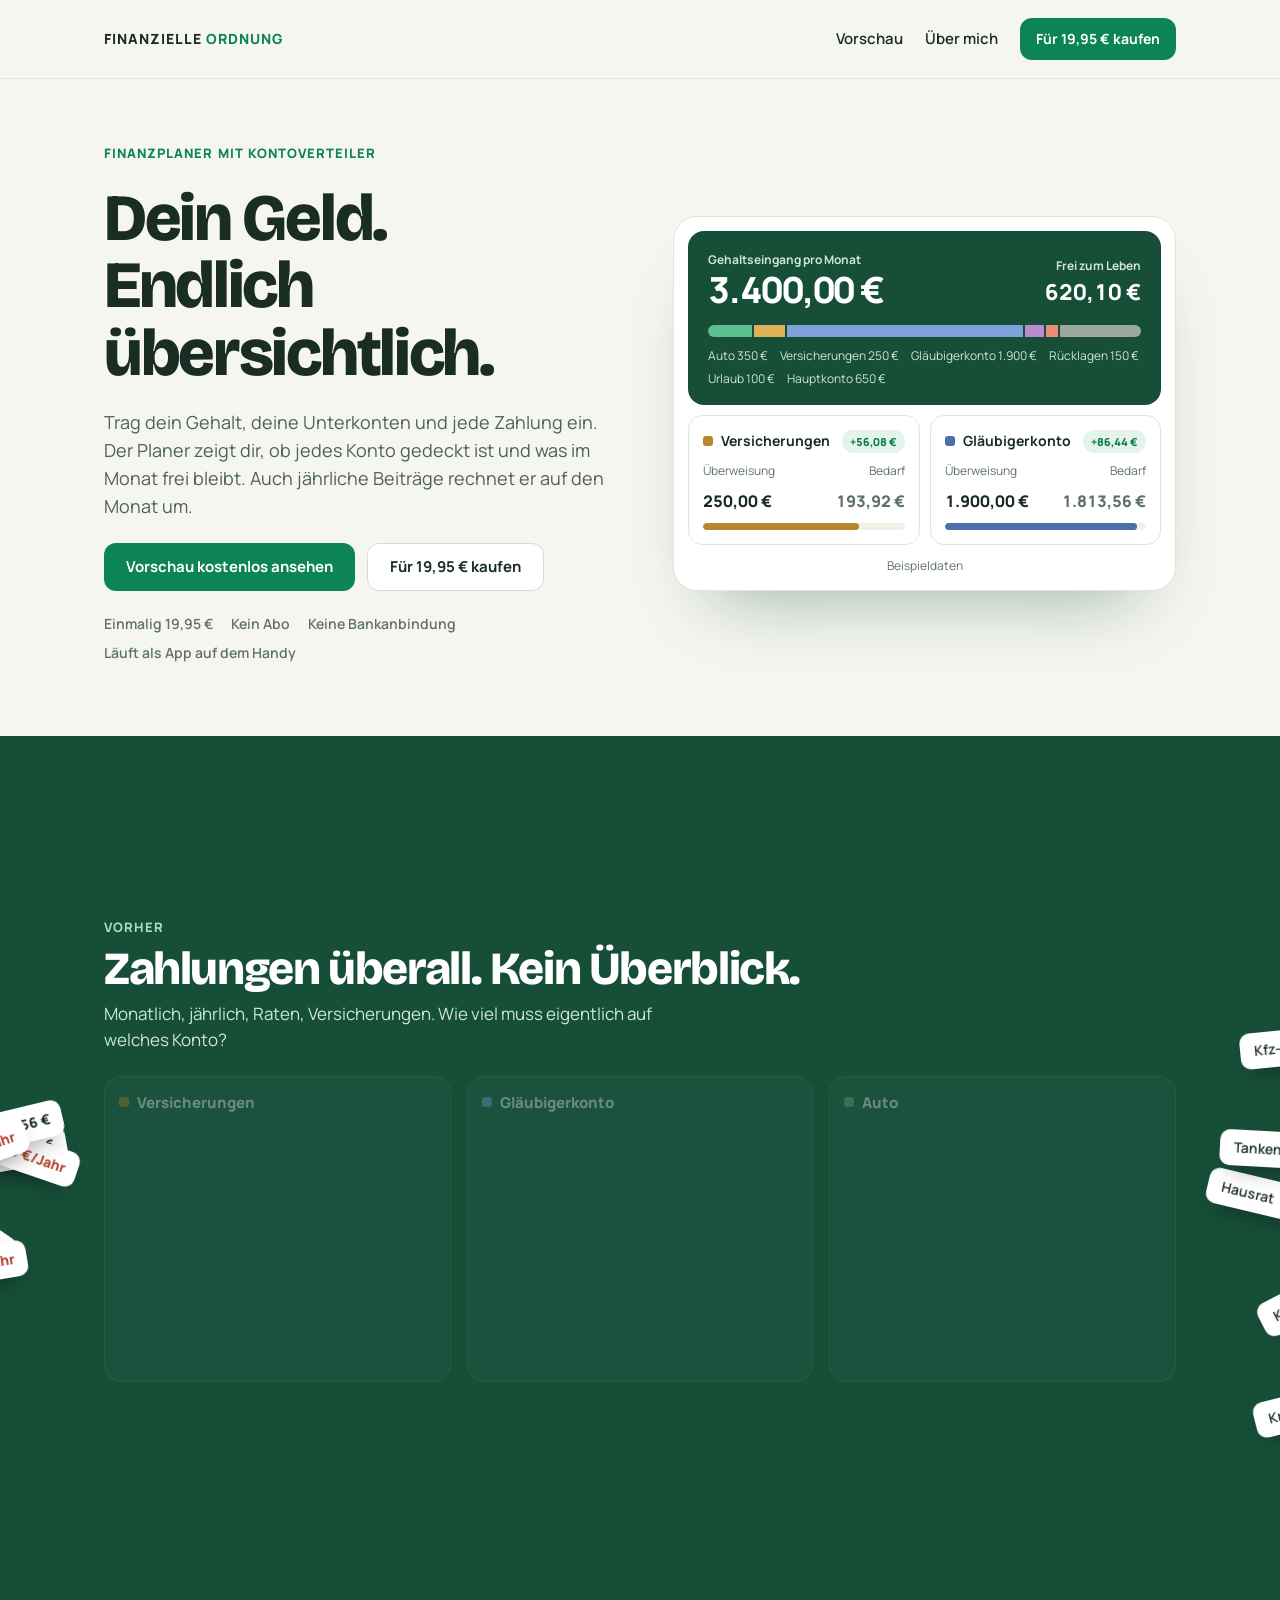
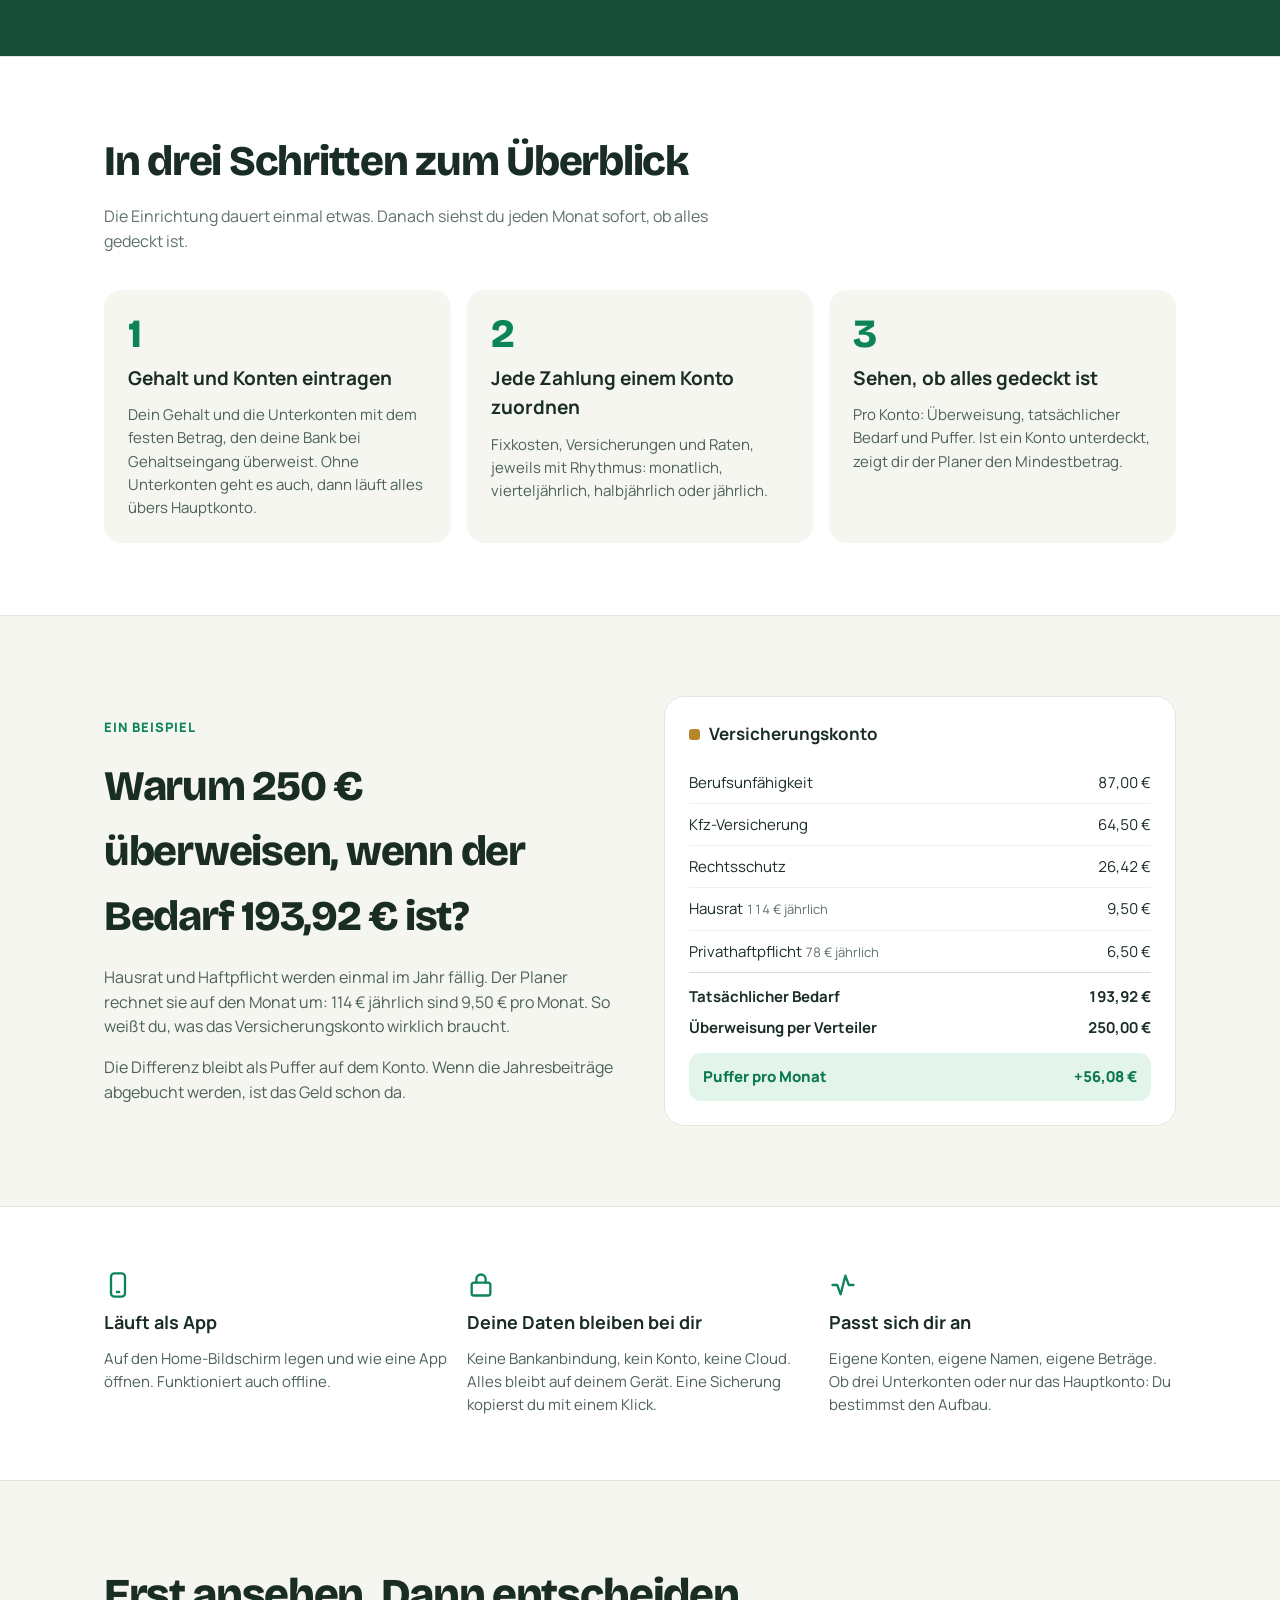
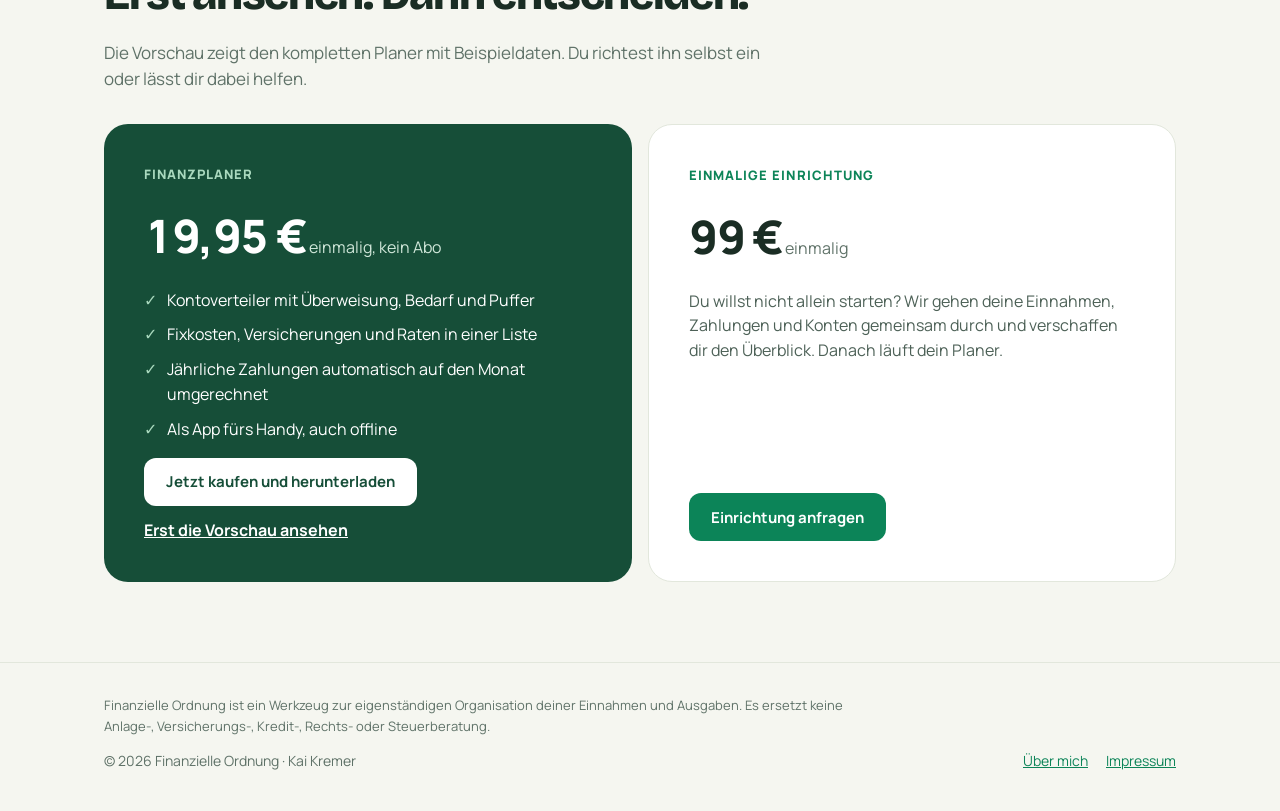
==== commit 7db8f3b7: "Startseite: Scroll-Szene vom Zahlungschaos zum Überblick Co-Authored-By: Claude Opus 5.5 <noreply@an" ====
--- a/index.html
+++ b/index.html
@@ -29,6 +29,52 @@
 @media (max-width:460px){.accs{grid-template-columns:minmax(0,1fr)}}
 </style>
 <style>html{scroll-behavior:smooth}@media (prefers-reduced-motion:reduce){html{scroll-behavior:auto}}:focus-visible{outline:3px solid #0c8458;outline-offset:2px}</style>
+<style>
+/* Scroll-Szene: Chaos -> Überblick */
+.fo-scene{position:relative;background:#164e38;color:#fff}
+.fo-stage{display:flex;flex-direction:column;justify-content:center;gap:22px;padding-block:48px}
+.fo-head{display:grid}
+.fo-head>*{grid-area:1/1}
+.fo-t0{opacity:0}
+.fo-h{margin:0;font-family:'Bricolage Grotesque', Manrope, sans-serif;font-weight:800;font-size:clamp(28px,4.2vw,46px);line-height:1.05;letter-spacing:-.03em;text-wrap:balance}
+.fo-sub{margin:8px 0 0;color:#cfe6d8;font-size:17px;max-width:36em}
+.fo-tag{font-size:13px;font-weight:800;letter-spacing:.08em;text-transform:uppercase;color:#a9d9be;display:block;margin-bottom:8px}
+.fo-board{position:relative;transform-origin:top left}
+.fo-cols{display:grid;grid-template-columns:repeat(3,minmax(0,1fr));gap:16px}
+.fo-col{background:rgba(255,255,255,.07);border:1px solid rgba(255,255,255,.14);border-radius:18px;padding:14px;display:flex;flex-direction:column;gap:8px;color:#fff}
+.fo-ch{display:flex;align-items:center;gap:8px;font-weight:800;font-size:15px}
+.fo-dot{width:10px;height:10px;border-radius:3px;flex:none}
+.fo-badge{margin-left:auto;font-size:11px;font-weight:800;background:#e3f4ea;color:#0c7a51;padding:3px 8px;border-radius:999px}
+.fo-slot{height:36px}
+.fo-cf{display:flex;justify-content:space-between;font-size:13px;color:#cfe6d8;padding-top:4px;border-top:1px solid rgba(255,255,255,.14)}
+.fo-cf b{color:#fff}
+.fo-sum{display:flex;flex-wrap:wrap;gap:8px 28px;justify-content:center;background:#fff;color:#1a2d24;border-radius:16px;padding:14px 20px;font-weight:700;font-size:15px}
+.fo-sum b{font-weight:800}
+.fo-chip{position:relative;flex:none;height:36px;display:flex;align-items:center;justify-content:space-between;gap:8px;padding:0 12px 0 14px;background:#fff;color:#1a2d24;border-radius:10px;font-size:14px;font-weight:600;box-shadow:0 10px 24px -10px rgba(0,0,0,.45);white-space:nowrap;overflow:hidden;will-change:transform}
+.fo-chip::before{content:"";position:absolute;left:0;top:0;bottom:0;width:4px;background:var(--c);opacity:var(--o,1)}
+.fo-chip .n{overflow:hidden;text-overflow:ellipsis}
+.fo-amt{display:grid;font-weight:800}
+.fo-amt>*{grid-area:1/1;justify-self:end}
+.fo-amt .raw{color:#b4442f}
+/* nur mit JS + Bewegung aktiv */
+.fo-anim .fo-chip{position:absolute;left:0;top:0}
+.fo-anim .fo-scene{height:280vh}
+.fo-anim .fo-stage{position:sticky;top:0;height:100vh;height:100svh;overflow:hidden;overflow:clip;padding-block:28px}
+@media (max-width:880px){
+ .fo-cols{grid-template-columns:minmax(0,1fr);gap:8px}
+ .fo-col{padding:10px 12px;gap:4px;border-radius:14px}
+ .fo-slot,.fo-chip{height:25px}
+ .fo-chip{font-size:12.5px;border-radius:8px;padding:0 10px 0 12px}
+ .fo-ch{font-size:14px}
+ .fo-cf{font-size:12px;padding-top:2px}
+ .fo-sum{font-size:13px;padding:10px 14px;gap:4px 16px}
+ .fo-sub{font-size:15px}
+ .fo-stage{gap:14px}
+ .fo-anim .fo-scene{height:300vh}
+ .fo-anim .fo-stage{padding-block:16px}
+}
+@media (max-width:880px) and (max-height:820px){.fo-anim .fo-sub{display:none}.fo-tag{margin-bottom:4px}}
+</style>
 </head>
 <body>
 <div style="background:#f5f6f0;color:#1a2d24;font-family:Manrope, ui-sans-serif, system-ui, sans-serif;font-size:16px;line-height:1.55">
@@ -90,6 +136,110 @@
 </div>
 </div>
 </section>
+
+<section class="fo-scene" id="ueberblick" aria-label="Vom Zahlungschaos zum Überblick">
+<div class="fo-stage">
+<div class="w" style="width:100%">
+<div class="fo-head">
+<div class="fo-t fo-t0" aria-hidden="true"><span class="fo-tag">Vorher</span><h2 class="fo-h">Zahlungen überall. Kein Überblick.</h2><p class="fo-sub">Monatlich, jährlich, Raten, Versicherungen. Wie viel muss eigentlich auf welches Konto?</p></div>
+<div class="fo-t fo-t1"><span class="fo-tag">Nachher</span><h2 class="fo-h">Jede Zahlung hat ihr Konto.</h2><p class="fo-sub">Jährliche Beiträge auf den Monat umgerechnet. Pro Konto siehst du Bedarf und Puffer.</p></div>
+</div>
+</div>
+<div class="w" style="width:100%">
+<div class="fo-board">
+<div class="fo-cols">
+<div class="fo-col" style="--c:#b8862b">
+<div class="fo-ch"><span class="fo-dot" style="background:#b8862b"></span>Versicherungen<span class="fo-badge fo-r num">+56,08 €</span></div>
+<div class="fo-chip num"><span class="n">Berufsunfähigkeit</span><span class="fo-amt"><span class="mon">87,00 €</span></span></div>
+<div class="fo-chip num"><span class="n">Kfz-Versicherung</span><span class="fo-amt"><span class="mon">64,50 €</span></span></div>
+<div class="fo-chip num"><span class="n">Rechtsschutz</span><span class="fo-amt"><span class="mon">26,42 €</span></span></div>
+<div class="fo-chip num"><span class="n">Hausrat</span><span class="fo-amt"><span class="raw">114 €/Jahr</span><span class="mon">9,50 €</span></span></div>
+<div class="fo-chip num"><span class="n">Privathaftpflicht</span><span class="fo-amt"><span class="raw">78 €/Jahr</span><span class="mon">6,50 €</span></span></div>
+<div class="fo-cf fo-r num"><span>Bedarf <b>193,92 €</b></span><span>Überweisung <b>250,00 €</b></span></div>
+</div>
+<div class="fo-col" style="--c:#4b6fa8">
+<div class="fo-ch"><span class="fo-dot" style="background:#7fa2dc"></span>Gläubigerkonto<span class="fo-badge fo-r num">+86,44 €</span></div>
+<div class="fo-chip num"><span class="n">Kreditrate</span><span class="fo-amt"><span class="mon">1.450,00 €</span></span></div>
+<div class="fo-chip num"><span class="n">Ratenkauf</span><span class="fo-amt"><span class="mon">363,56 €</span></span></div>
+<div class="fo-cf fo-r num"><span>Bedarf <b>1.813,56 €</b></span><span>Überweisung <b>1.900,00 €</b></span></div>
+</div>
+<div class="fo-col" style="--c:#5bbf8f">
+<div class="fo-ch"><span class="fo-dot" style="background:#5bbf8f"></span>Auto<span class="fo-badge fo-r num">+80,50 €</span></div>
+<div class="fo-chip num"><span class="n">Tanken</span><span class="fo-amt"><span class="mon">200,00 €</span></span></div>
+<div class="fo-chip num"><span class="n">Werkstatt</span><span class="fo-amt"><span class="raw">600 €/Jahr</span><span class="mon">50,00 €</span></span></div>
+<div class="fo-chip num"><span class="n">Kfz-Steuer</span><span class="fo-amt"><span class="raw">180 €/Jahr</span><span class="mon">15,00 €</span></span></div>
+<div class="fo-chip num"><span class="n">Automobilclub</span><span class="fo-amt"><span class="raw">54 €/Jahr</span><span class="mon">4,50 €</span></span></div>
+<div class="fo-cf fo-r num"><span>Bedarf <b>269,50 €</b></span><span>Überweisung <b>350,00 €</b></span></div>
+</div>
+</div>
+</div>
+</div>
+<div class="w" style="width:100%">
+<div class="fo-sum fo-r num"><span>Überweisung <b>2.500,00 €</b></span><span>Bedarf <b>2.276,98 €</b></span><span style="color:#0c7a51">Puffer <b>+223,02 € im Monat</b></span></div>
+</div>
+</div>
+</section>
+<script>
+(function(){
+var root=document.documentElement;
+if(window.matchMedia&&matchMedia('(prefers-reduced-motion: reduce)').matches)return;
+var scene=document.getElementById('ueberblick');if(!scene)return;
+var board=scene.querySelector('.fo-board'),stage=scene.querySelector('.fo-stage');
+var chips=[].slice.call(scene.querySelectorAll('.fo-chip'));
+var reveal=[].slice.call(scene.querySelectorAll('.fo-r'));
+var cols=[].slice.call(scene.querySelectorAll('.fo-col'));
+var t0=scene.querySelector('.fo-t0'),t1=scene.querySelector('.fo-t1');
+document.body.classList.add('fo-anim');
+// Platzhalter an Stelle jeder Zahlung, Zahlung selbst wird frei beweglich
+var slots=chips.map(function(c){var s=document.createElement('div');s.className='fo-slot';c.parentNode.insertBefore(s,c);board.appendChild(c);c.style.setProperty('--c',getComputedStyle(s.parentNode).getPropertyValue('--c'));return s;});
+function rnd(i){var x=Math.sin(i*12.9898+4.1)*43758.5453;return x-Math.floor(x);}
+var L=[],scale=1;
+function layout(){
+ board.style.transform='';board.style.marginBottom='';var bw=board.offsetWidth,bh=board.offsetHeight;
+ // Board verkleinern, falls es nicht in den Bildschirm passt
+ var cs=getComputedStyle(stage),kids=[].slice.call(stage.children),other=0;kids.forEach(function(k){if(!k.contains(board))other+=k.offsetHeight;});
+ var avail=stage.clientHeight-parseFloat(cs.paddingTop)-parseFloat(cs.paddingBottom)-parseFloat(cs.rowGap||0)*(kids.length-1)-other;
+ scale=Math.min(1,avail/bh);if(scale<1){board.style.transform='scale('+scale+')';board.style.marginBottom=(bh*scale-bh)+'px';}else board.style.marginBottom='';
+ var br=board.getBoundingClientRect();
+ L=slots.map(function(s,i){var r=s.getBoundingClientRect(),w=r.width/scale;
+  var cw=Math.min(w,bw*0.62,250);
+  return{w:w,x:(r.left-br.left)/scale,y:(r.top-br.top)/scale,
+   cx:rnd(i)*(bw-cw),cy:(0.02+rnd(i+31)*0.9)*bh-18,cr:(rnd(i+7)-.5)*26,cw:cw,
+   sx:(i%2?bw+60:-cw-60)+(rnd(i+3)-.5)*80,sy:(rnd(i+11)*1.4-.2)*bh,sr:(rnd(i+5)-.5)*70};});
+ update();
+}
+function cl(v){return v<0?0:v>1?1:v}
+function e(t){return t<.5?4*t*t*t:1-Math.pow(-2*t+2,3)/2}
+function seg(p,a,b){return e(cl((p-a)/(b-a)))}
+function lerp(a,b,t){return a+(b-a)*t}
+var ticking=false;
+function update(){ticking=false;
+ var r=scene.getBoundingClientRect(),vh=window.innerHeight;
+ var p=cl((vh*0.55-r.top)/(r.height-vh+vh*0.55));
+ var n=chips.length;
+ chips.forEach(function(c,i){var l=L[i];if(!l)return;
+  var a=0.02+i/n*0.16,f=seg(p,a,a+0.16);
+  var b=0.42+i/n*0.2,o=seg(p,b,b+0.16);
+  var x=lerp(lerp(l.sx,l.cx,f),l.x,o),y=lerp(lerp(l.sy,l.cy,f),l.y,o),rot=lerp(lerp(l.sr,l.cr,f),0,o),w=lerp(l.cw,l.w,o);
+  c.style.width=w+'px';c.style.transform='translate('+x+'px,'+y+'px) rotate('+rot+'deg)';
+  c.style.setProperty('--o',o);
+  var raw=c.querySelector('.raw'),mon=c.querySelector('.mon');
+  if(raw){raw.style.opacity=1-seg(p,b+0.08,b+0.16);mon.style.opacity=seg(p,b+0.08,b+0.16);}
+ });
+ var q=seg(p,0.76,0.9);
+ reveal.forEach(function(el){el.style.opacity=q;el.style.transform='translateY('+(1-q)*8+'px)';});
+ var k=seg(p,0.4,0.62);
+ cols.forEach(function(el){el.style.opacity=0.35+0.65*k;});
+ var h=seg(p,0.6,0.74);t0.style.opacity=1-h;t1.style.opacity=h;
+ t0.setAttribute('aria-hidden',h>.5);t1.setAttribute('aria-hidden',h<=.5);
+}
+function onScroll(){if(!ticking){ticking=true;requestAnimationFrame(update);}}
+window.addEventListener('scroll',onScroll,{passive:true});
+var rt;window.addEventListener('resize',function(){clearTimeout(rt);rt=setTimeout(layout,120);});
+if(document.fonts&&document.fonts.ready)document.fonts.ready.then(layout);
+layout();
+})();
+</script>
 
 <section style="background:#ffffff;border-block:1px solid #e2e7dc">
 <div class="w" style="padding-block:72px">
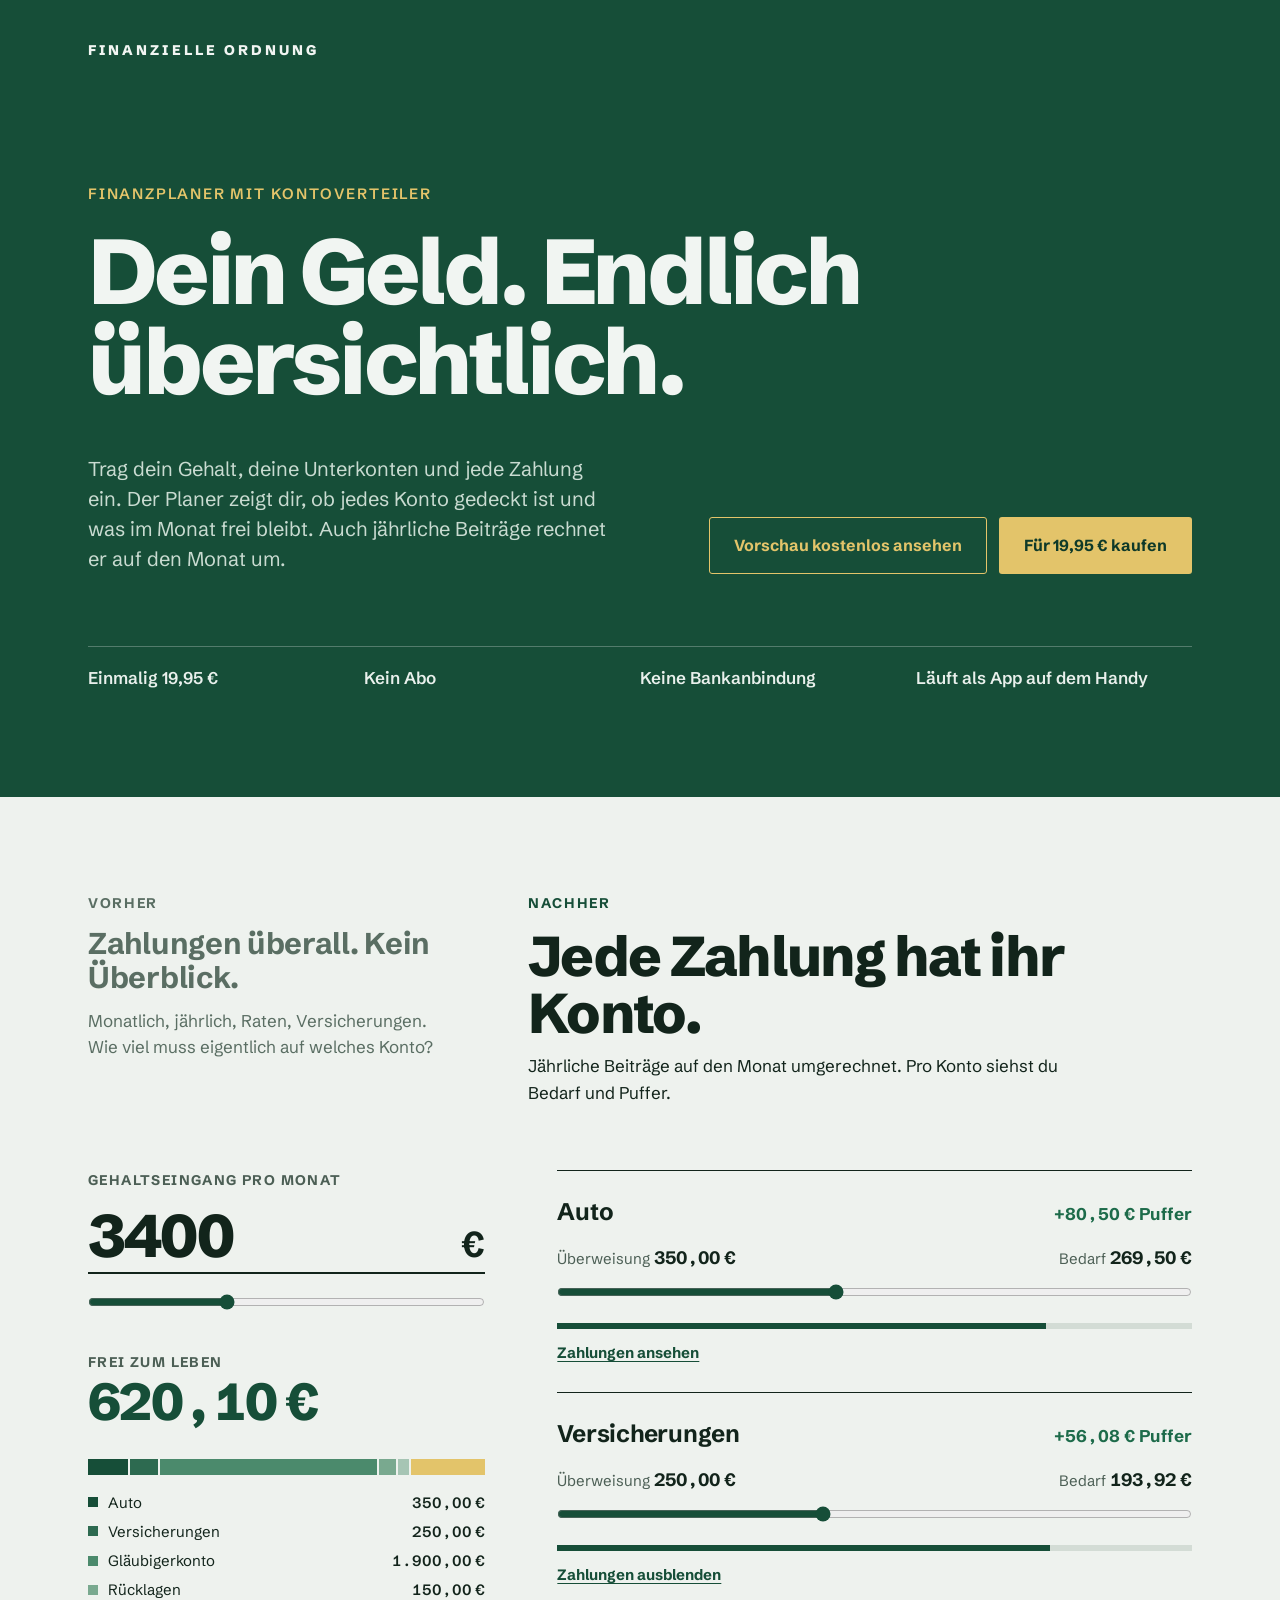
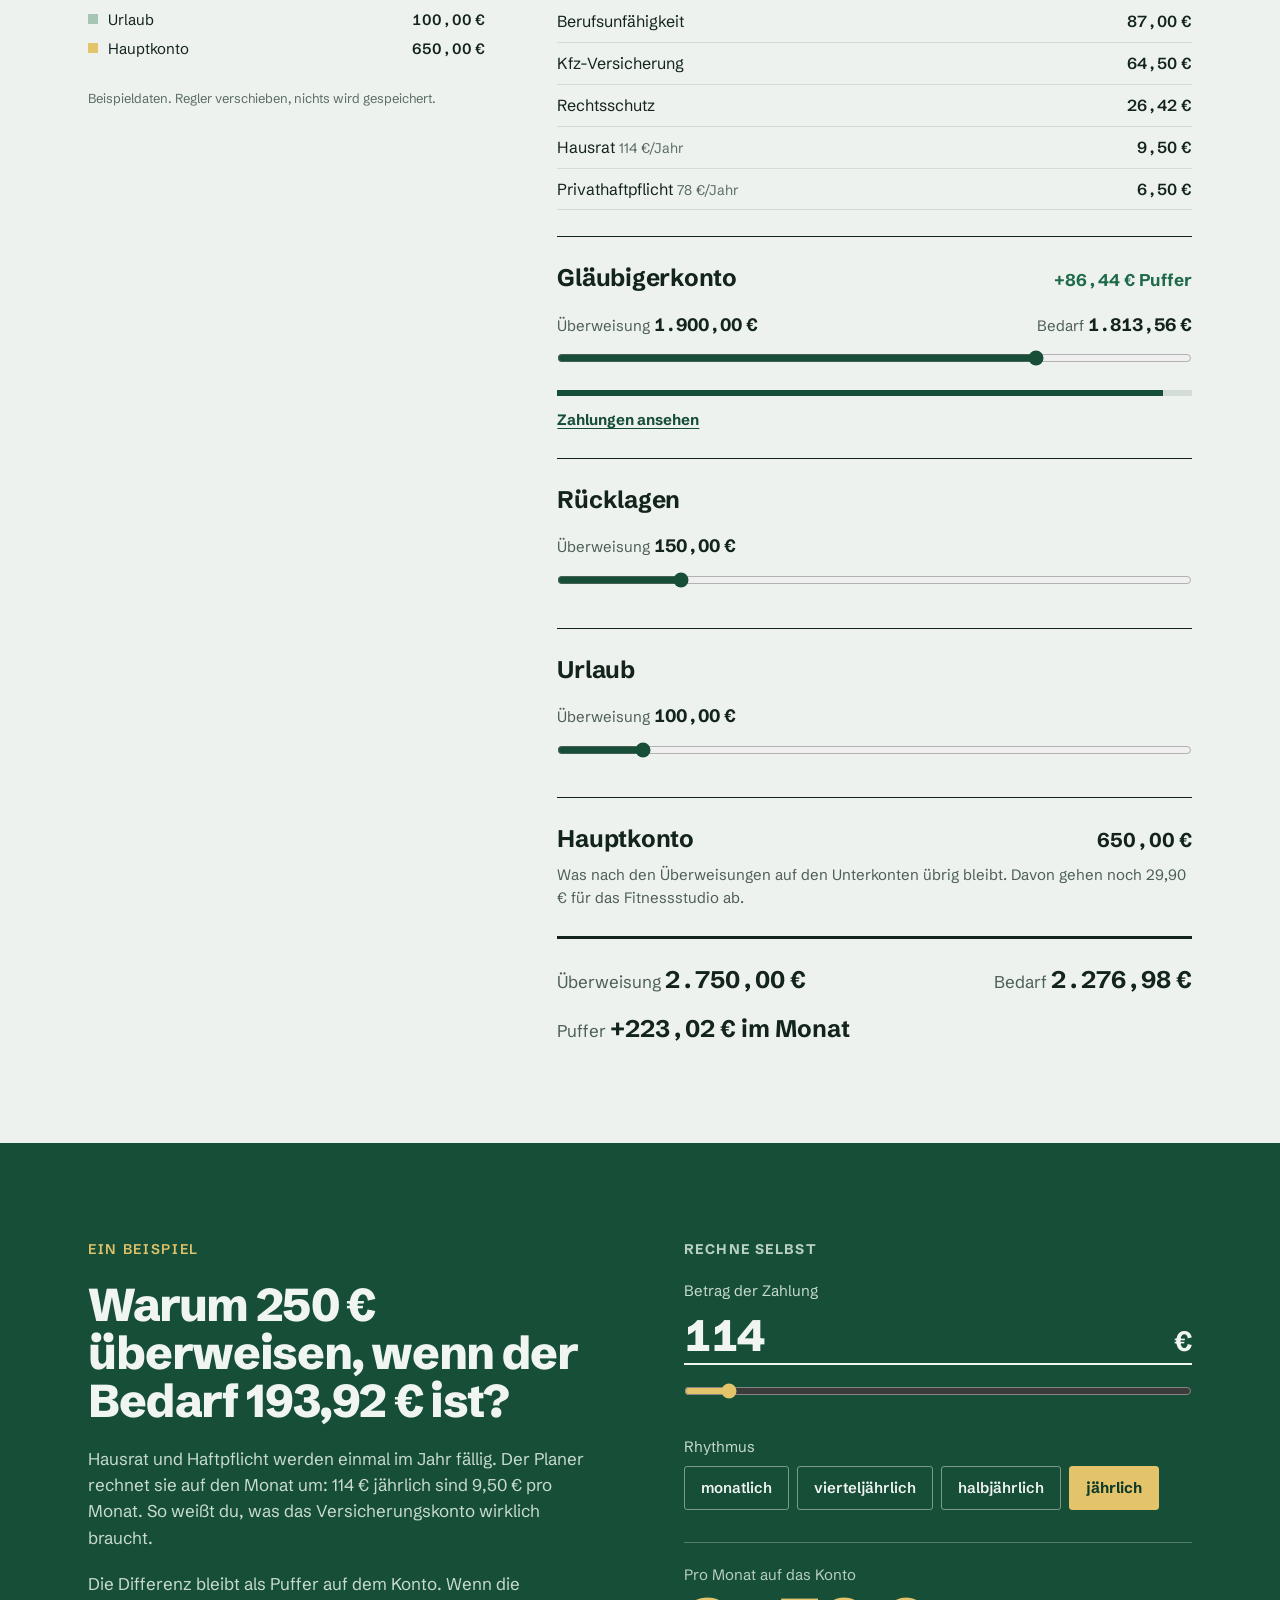
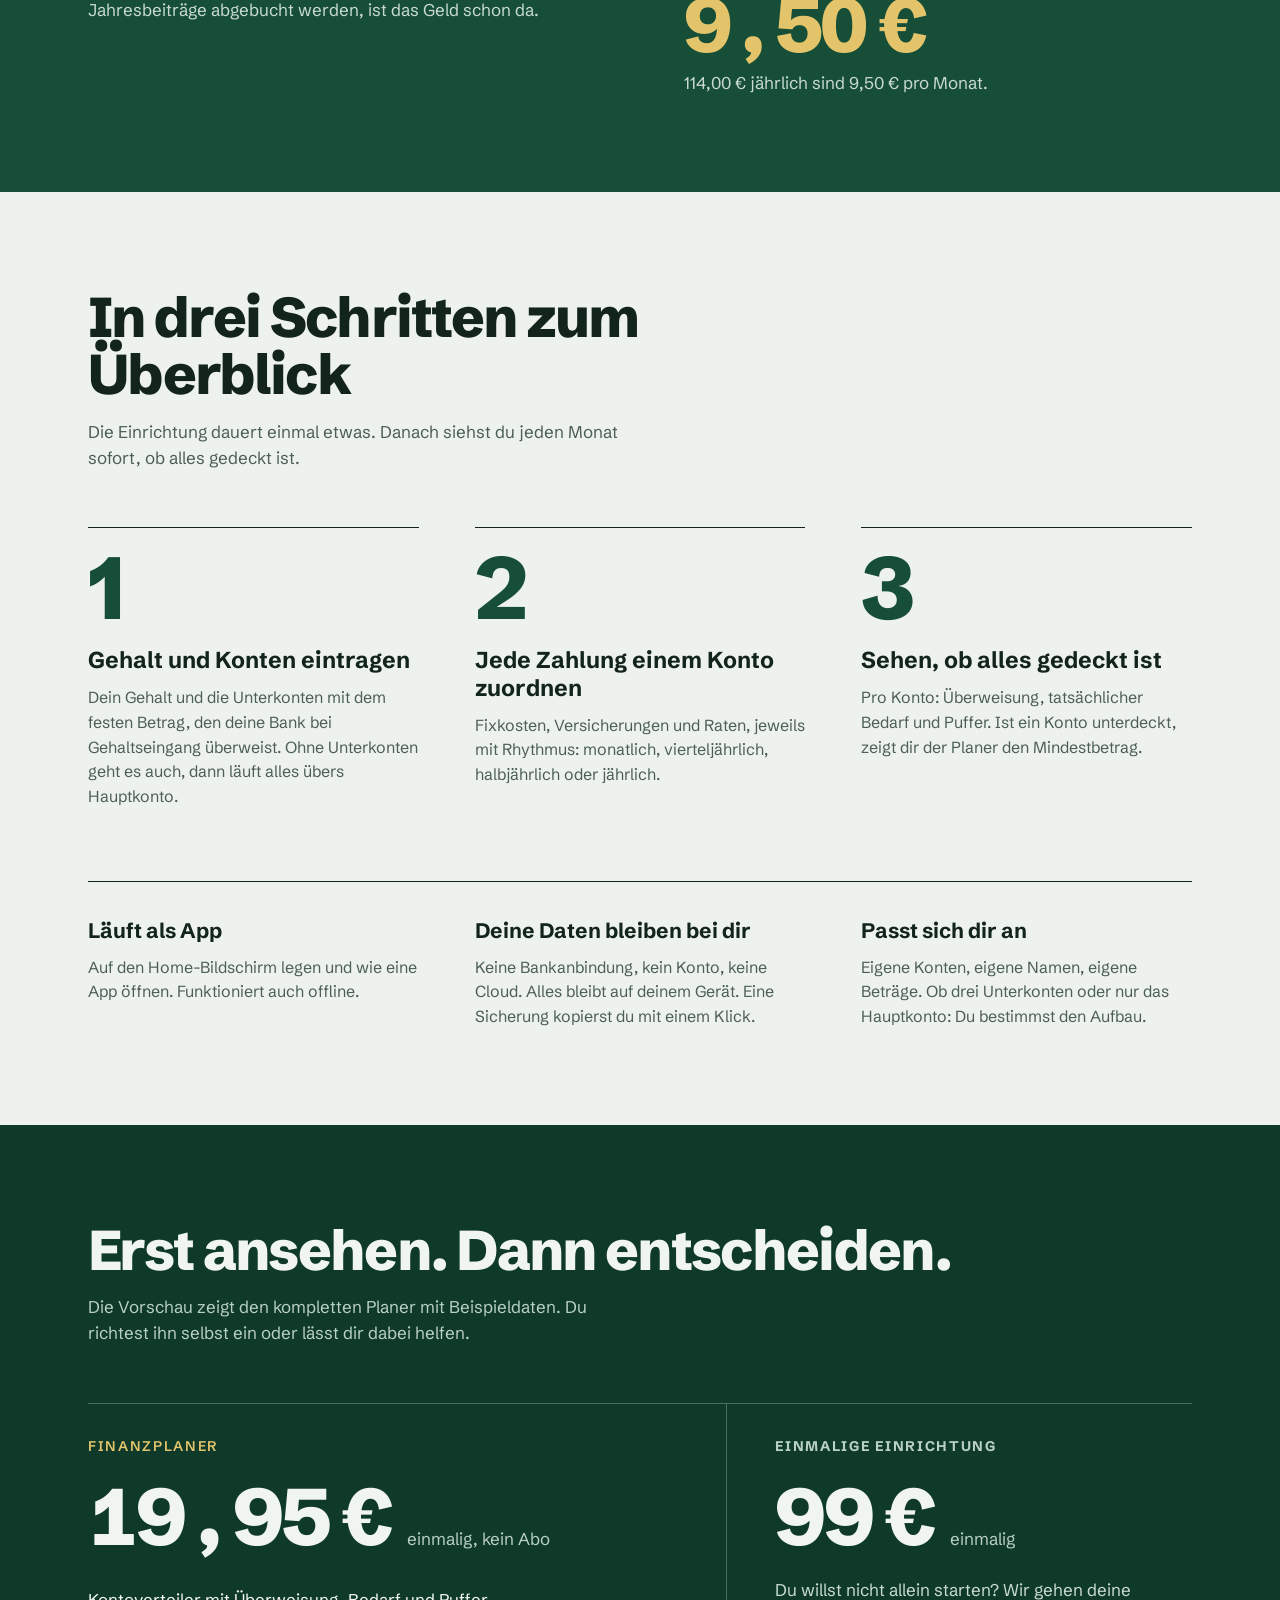
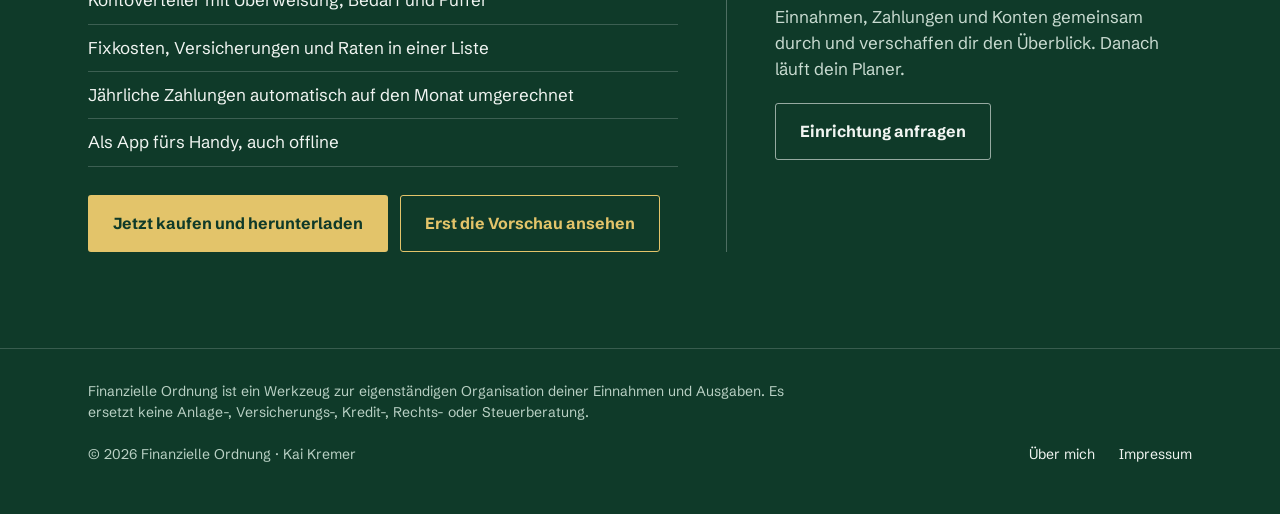
==== commit 00330f08: "Redesign: neue Startseite mit interaktivem Kontoverteiler, Unterseiten angeglichen - Startseite: gru" ====
--- a/index.html
+++ b/index.html
@@ -8,344 +8,320 @@
 <meta name="theme-color" content="#164e38">
 <link rel="preconnect" href="https://fonts.googleapis.com">
 <link rel="preconnect" href="https://fonts.gstatic.com" crossorigin>
-<link rel="stylesheet" href="https://fonts.googleapis.com/css2?family=Bricolage+Grotesque:opsz,wght@12..96,600;12..96,800&amp;family=Manrope:wght@400;500;600;700;800&amp;display=swap">
+<link rel="stylesheet" href="https://fonts.googleapis.com/css2?family=Schibsted+Grotesk:wght@400;500;600;700;800&amp;display=swap">
+<link rel="stylesheet" href="stil.css">
 <style>
-body{margin:0}
-*{box-sizing:border-box}
-a{color:#0c8458}a:hover{color:#164e38}
-.w{max-width:1120px;margin:0 auto;padding-inline:24px}
-.nav{display:flex;align-items:center;justify-content:space-between;gap:16px;flex-wrap:wrap;padding-block:18px}
-.links{display:flex;gap:22px;align-items:center;flex-wrap:wrap}
-.btn{display:inline-flex;align-items:center;justify-content:center;min-height:48px;padding:0 22px;border-radius:12px;font-weight:700;text-decoration:none;font-size:15px}
-.btn.p{background:#0c8458;color:#fff}.btn.p:hover{background:#0a6e4a;color:#fff}
-.btn.s{background:#fff;color:#1a2d24;border:1px solid #d6ddd0}.btn.s:hover{color:#164e38;border-color:#0c8458}
-.btn.l{background:#ffffff;color:#164e38}.btn.l:hover{background:#e3f4ea;color:#164e38}
-.hero{display:grid;grid-template-columns:minmax(0,1.02fr) minmax(0,1fr);gap:56px;align-items:center}
-.g3{display:grid;grid-template-columns:repeat(3,minmax(0,1fr));gap:16px}
-.g2{display:grid;grid-template-columns:repeat(2,minmax(0,1fr));gap:48px;align-items:center}
-.accs{display:grid;grid-template-columns:repeat(2,minmax(0,1fr));gap:10px}
-.num{font-variant-numeric:tabular-nums}
-@media (max-width:880px){.hero,.g3,.g2{grid-template-columns:minmax(0,1fr)}.hero{gap:36px}}
-@media (max-width:460px){.accs{grid-template-columns:minmax(0,1fr)}}
-</style>
-<style>html{scroll-behavior:smooth}@media (prefers-reduced-motion:reduce){html{scroll-behavior:auto}}:focus-visible{outline:3px solid #0c8458;outline-offset:2px}</style>
-<style>
-/* Scroll-Szene: Chaos -> Überblick */
-.fo-scene{position:relative;background:#164e38;color:#fff}
-.fo-stage{display:flex;flex-direction:column;justify-content:center;gap:22px;padding-block:48px}
-.fo-head{display:grid}
-.fo-head>*{grid-area:1/1}
-.fo-t0{opacity:0}
-.fo-h{margin:0;font-family:'Bricolage Grotesque', Manrope, sans-serif;font-weight:800;font-size:clamp(28px,4.2vw,46px);line-height:1.05;letter-spacing:-.03em;text-wrap:balance}
-.fo-sub{margin:8px 0 0;color:#cfe6d8;font-size:17px;max-width:36em}
-.fo-tag{font-size:13px;font-weight:800;letter-spacing:.08em;text-transform:uppercase;color:#a9d9be;display:block;margin-bottom:8px}
-.fo-board{position:relative;transform-origin:top left}
-.fo-cols{display:grid;grid-template-columns:repeat(3,minmax(0,1fr));gap:16px}
-.fo-col{background:rgba(255,255,255,.07);border:1px solid rgba(255,255,255,.14);border-radius:18px;padding:14px;display:flex;flex-direction:column;gap:8px;color:#fff}
-.fo-ch{display:flex;align-items:center;gap:8px;font-weight:800;font-size:15px}
-.fo-dot{width:10px;height:10px;border-radius:3px;flex:none}
-.fo-badge{margin-left:auto;font-size:11px;font-weight:800;background:#e3f4ea;color:#0c7a51;padding:3px 8px;border-radius:999px}
-.fo-slot{height:36px}
-.fo-cf{display:flex;justify-content:space-between;font-size:13px;color:#cfe6d8;padding-top:4px;border-top:1px solid rgba(255,255,255,.14)}
-.fo-cf b{color:#fff}
-.fo-sum{display:flex;flex-wrap:wrap;gap:8px 28px;justify-content:center;background:#fff;color:#1a2d24;border-radius:16px;padding:14px 20px;font-weight:700;font-size:15px}
-.fo-sum b{font-weight:800}
-.fo-chip{position:relative;flex:none;height:36px;display:flex;align-items:center;justify-content:space-between;gap:8px;padding:0 12px 0 14px;background:#fff;color:#1a2d24;border-radius:10px;font-size:14px;font-weight:600;box-shadow:0 10px 24px -10px rgba(0,0,0,.45);white-space:nowrap;overflow:hidden;will-change:transform}
-.fo-chip::before{content:"";position:absolute;left:0;top:0;bottom:0;width:4px;background:var(--c);opacity:var(--o,1)}
-.fo-chip .n{overflow:hidden;text-overflow:ellipsis}
-.fo-amt{display:grid;font-weight:800}
-.fo-amt>*{grid-area:1/1;justify-self:end}
-.fo-amt .raw{color:#b4442f}
-/* nur mit JS + Bewegung aktiv */
-.fo-anim .fo-chip{position:absolute;left:0;top:0}
-.fo-anim .fo-scene{height:280vh}
-.fo-anim .fo-stage{position:sticky;top:0;height:100vh;height:100svh;overflow:hidden;overflow:clip;padding-block:28px}
-@media (max-width:880px){
- .fo-cols{grid-template-columns:minmax(0,1fr);gap:8px}
- .fo-col{padding:10px 12px;gap:4px;border-radius:14px}
- .fo-slot,.fo-chip{height:25px}
- .fo-chip{font-size:12.5px;border-radius:8px;padding:0 10px 0 12px}
- .fo-ch{font-size:14px}
- .fo-cf{font-size:12px;padding-top:2px}
- .fo-sum{font-size:13px;padding:10px 14px;gap:4px 16px}
- .fo-sub{font-size:15px}
- .fo-stage{gap:14px}
- .fo-anim .fo-scene{height:300vh}
- .fo-anim .fo-stage{padding-block:16px}
-}
-@media (max-width:880px) and (max-height:820px){.fo-anim .fo-sub{display:none}.fo-tag{margin-bottom:4px}}
+.hero{background:#164e38;color:#f1f5f2}
+.hero .in{padding-top:36px;padding-bottom:88px}
+.hero h1{margin:0;font-size:clamp(44px,8.2vw,92px);line-height:.98;font-weight:800;letter-spacing:-.035em;max-width:980px}
+.eyebrow{font-size:15px;font-weight:600;letter-spacing:.12em;text-transform:uppercase;color:#e3c46a}
+.label{font-size:14px;font-weight:700;letter-spacing:.1em;text-transform:uppercase;color:#4c5f55}
+.facts{display:flex;flex-wrap:wrap;border-top:1px solid rgba(241,245,242,.28);margin-top:72px}
+.facts div{flex:1 1 200px;padding:18px 0;font-weight:600;color:#e9f0ec}
+.tool{display:flex;flex-wrap:wrap;gap:48px 72px;align-items:flex-start}
+.tool-l{flex:1 1 320px;max-width:400px;display:flex;flex-direction:column;gap:28px}
+.tool-r{flex:2 1 480px;min-width:0}
+.bignum{display:flex;align-items:baseline;gap:8px;border-bottom:2px solid #12241b;margin-top:6px}
+.bignum input{flex:1;min-width:0;border:0;background:transparent;font-size:clamp(40px,6vw,60px);font-weight:800;letter-spacing:-.03em;color:#12241b;padding:0;outline:none}
+.bignum span{font-size:36px;font-weight:700}
+.bar{display:flex;height:16px;gap:2px}
+.bar i{display:block;min-width:0}
+.leg{margin-top:16px;display:flex;flex-direction:column;gap:6px;font-size:15px}
+.leg div{display:flex;align-items:center;gap:10px}
+.leg b{width:10px;height:10px;flex:0 0 10px}
+.leg span{flex:1}
+.leg em{font-style:normal;font-weight:600}
+.acc{border-top:1.5px solid #12241b;padding:22px 0 26px}
+.acc .top{display:flex;flex-wrap:wrap;justify-content:space-between;align-items:baseline;gap:8px 24px}
+.acc .nm{font-size:24px;font-weight:700;letter-spacing:-.01em}
+.acc .sub{margin-top:14px;display:flex;flex-wrap:wrap;justify-content:space-between;gap:4px 24px;font-size:15px;color:#4c5f55}
+.acc .sub strong{color:#12241b;font-size:18px}
+.acc input[type=range]{margin-top:6px}
+.meter{margin-top:10px;height:6px;background:#d3dcd5;position:relative}
+.meter i{position:absolute;left:0;top:0;bottom:0}
+.lnk{margin-top:14px;padding:0;border:0;background:transparent;color:#164e38;font-weight:700;font-size:15px;cursor:pointer;text-decoration:underline;text-underline-offset:3px}
+.items{margin-top:14px;display:none;flex-direction:column;font-size:16px}
+.items.open{display:flex}
+.items div{display:flex;justify-content:space-between;gap:16px;padding:8px 0;border-bottom:1px solid #d3dcd5}
+.items small{color:#5a6e63;font-size:14px}
+.ok{color:#1d6b4a}.bad{color:#a83a24}
+.sum{border-top:3px solid #12241b;padding-top:22px;display:flex;flex-wrap:wrap;gap:12px 48px;justify-content:space-between;align-items:baseline;color:#4c5f55}
+.sum strong{color:#12241b;font-size:24px}
+.calc{background:#164e38;color:#f1f5f2}
+.calc .in{padding-top:96px;padding-bottom:96px;display:flex;flex-wrap:wrap;gap:56px 88px;align-items:flex-start}
+.calc h2{margin:0;font-size:clamp(32px,4.4vw,46px);line-height:1.05;font-weight:800;letter-spacing:-.03em}
+.calc p{margin:0;color:#c9dbd1}
+.calc .bignum{border-color:#f1f5f2}
+.calc .bignum input{color:#f1f5f2;font-size:44px}
+.calc .bignum span{font-size:28px}
+.rh{margin-top:8px;display:flex;flex-wrap:wrap;gap:8px}
+.rh button{padding:11px 16px;min-height:44px;border-radius:3px;border:1.5px solid rgba(241,245,242,.45);background:transparent;color:#f1f5f2;font-weight:600;font-size:15px;cursor:pointer}
+.rh button.on{border-color:#e3c46a;background:#e3c46a;color:#0f3a29;font-weight:700}
+.result{margin-top:32px;border-top:1px solid rgba(241,245,242,.28);padding-top:20px}
+.result .big{font-size:clamp(48px,7vw,76px);line-height:1.05;font-weight:800;letter-spacing:-.035em;color:#e3c46a}
+.steps,.feats{display:flex;flex-wrap:wrap;gap:40px 56px}
+.steps>div,.feats>div{flex:1 1 280px;min-width:0}
+.steps>div{border-top:1.5px solid #12241b;padding-top:20px}
+.steps .n{font-size:88px;line-height:.9;font-weight:800;letter-spacing:-.04em;color:#164e38}
+.steps h3{margin:20px 0 10px;font-size:23px;line-height:1.2;font-weight:700}
+.steps p,.feats p{margin:0;color:#4c5f55;font-size:16px}
+.feats{border-top:1.5px solid #12241b;padding-top:32px}
+.feats h3{margin:0 0 8px;font-size:21px;font-weight:700}
+.price{background:#0f3a29;color:#f1f5f2}
+.price .in{padding-top:96px;padding-bottom:96px}
+.offers{margin-top:56px;display:flex;flex-wrap:wrap;border-top:1px solid rgba(241,245,242,.28)}
+.offer{min-width:0;box-sizing:border-box;padding-top:32px;display:flex;flex-direction:column;gap:20px}
+.offer.a{flex:3 1 420px;padding-right:48px}
+.offer.b{flex:2 1 320px;padding-left:48px;border-left:1px solid rgba(241,245,242,.28)}
+.offer .p{display:flex;flex-wrap:wrap;align-items:baseline;gap:4px 16px}
+.offer .p b{font-size:clamp(52px,7vw,80px);line-height:1;font-weight:800;letter-spacing:-.035em}
+.offer .p span{color:#b9d0c4}
+.offer ul{margin:0;padding:0;list-style:none}
+.offer li{padding:10px 0;border-bottom:1px solid rgba(241,245,242,.2)}
+@media (max-width:760px){.offer.a{padding-right:0}.offer.b{padding-left:0;border-left:0;border-top:1px solid rgba(241,245,242,.28);margin-top:32px}}
 </style>
 </head>
 <body>
-<div style="background:#f5f6f0;color:#1a2d24;font-family:Manrope, ui-sans-serif, system-ui, sans-serif;font-size:16px;line-height:1.55">
-
-<header style="border-bottom:1px solid #e2e7dc">
-<div class="w nav">
-<a href="index.html" style="text-decoration:none;color:#1a2d24;font-weight:800;letter-spacing:.07em;font-size:14px">FINANZIELLE <span style="color:#0c8458">ORDNUNG</span></a>
-<nav class="links" aria-label="Hauptnavigation">
-<a href="vorschau.html" style="color:#1a2d24;text-decoration:none;font-weight:600;font-size:15px">Vorschau</a>
-<a href="ueber-mich.html" style="color:#1a2d24;text-decoration:none;font-weight:600;font-size:15px">Über mich</a>
-<a class="btn p" href="#preis" style="min-height:42px;padding:0 16px;font-size:14px">Für 19,95 € kaufen</a>
-</nav>
+
+<header class="hero">
+<div class="wrap in">
+<a href="index.html" class="mark">FINANZIELLE ORDNUNG</a>
+
+<div style="margin-top:clamp(56px,10vw,120px);display:flex;flex-direction:column;gap:20px">
+<div class="eyebrow">Finanzplaner mit Kontoverteiler</div>
+<h1>Dein Geld. Endlich übersichtlich.</h1>
+</div>
+
+<div style="margin-top:48px;display:flex;flex-wrap:wrap;gap:40px 80px;align-items:flex-end;justify-content:space-between">
+<p style="margin:0;flex:1 1 380px;max-width:520px;font-size:20px;line-height:1.5;color:#c9dbd1">Trag dein Gehalt, deine Unterkonten und jede Zahlung ein. Der Planer zeigt dir, ob jedes Konto gedeckt ist und was im Monat frei bleibt. Auch jährliche Beiträge rechnet er auf den Monat um.</p>
+<div style="display:flex;flex-wrap:wrap;gap:12px">
+<a class="btn btn-line" href="vorschau.html">Vorschau kostenlos ansehen</a>
+<a class="btn btn-gold" href="https://www.checkout-ds24.com/product/741586">Für 19,95 € kaufen</a>
+</div>
+</div>
+
+<div class="facts">
+<div>Einmalig 19,95 €</div><div>Kein Abo</div><div>Keine Bankanbindung</div><div>Läuft als App auf dem Handy</div>
+</div>
 </div>
 </header>
 
-<section class="w hero" style="padding-block:64px 72px">
-<div style="display:flex;flex-direction:column;gap:22px;min-width:0">
-<span style="font-size:13px;font-weight:800;letter-spacing:.08em;text-transform:uppercase;color:#0c8458">Finanzplaner mit Kontoverteiler</span>
-<h1 style="margin:0;font-family:'Bricolage Grotesque', Manrope, sans-serif;font-weight:800;font-size:clamp(40px,6vw,66px);line-height:1.02;letter-spacing:-.035em;text-wrap:balance">Dein Geld.<br>Endlich übersichtlich.</h1>
-<p style="margin:0;font-size:18px;color:#4d6157;max-width:34em">Trag dein Gehalt, deine Unterkonten und jede Zahlung ein. Der Planer zeigt dir, ob jedes Konto gedeckt ist und was im Monat frei bleibt. Auch jährliche Beiträge rechnet er auf den Monat um.</p>
-<div style="display:flex;gap:12px;flex-wrap:wrap">
-<a class="btn p" href="vorschau.html">Vorschau kostenlos ansehen</a>
-<a class="btn s" href="https://www.checkout-ds24.com/product/741586">Für 19,95 € kaufen</a>
-</div>
-<div style="display:flex;gap:8px 18px;flex-wrap:wrap;font-size:14px;color:#5f7268;font-weight:600">
-<span>Einmalig 19,95 €</span><span>Kein Abo</span><span>Keine Bankanbindung</span><span>Läuft als App auf dem Handy</span>
-</div>
-</div>
-
-<div style="min-width:0">
-<div style="background:#ffffff;border:1px solid #e2e7dc;border-radius:24px;padding:14px;box-shadow:0 40px 70px -40px rgba(22,78,56,.45);display:flex;flex-direction:column;gap:10px">
-<div style="background:#164e38;color:#ffffff;border-radius:16px;padding:20px 20px 16px">
-<div style="display:flex;justify-content:space-between;gap:12px;flex-wrap:wrap;align-items:flex-end">
-<div><div style="font-size:12px;font-weight:700;color:#cfe6d8">Gehaltseingang pro Monat</div><div class="num" style="font-size:36px;font-weight:800;letter-spacing:-.03em;line-height:1.1">3.400,00 €</div></div>
-<div style="text-align:right"><div style="font-size:12px;font-weight:700;color:#cfe6d8">Frei zum Leben</div><div class="num" style="font-size:22px;font-weight:800">620,10 €</div></div>
-</div>
-<div style="display:flex;gap:2px;height:12px;border-radius:999px;overflow:hidden;margin:16px 0 10px">
-<span style="width:10.3%;background:#5bbf8f"></span><span style="width:7.35%;background:#e0b056"></span><span style="width:55.9%;background:#7fa2dc"></span><span style="width:4.4%;background:#bb8ad0"></span><span style="width:2.95%;background:#ec8b78"></span><span style="width:19.1%;background:#9aa89f"></span>
-</div>
-<div style="display:flex;flex-wrap:wrap;gap:4px 12px;font-size:12px;color:#cfe6d8">
-<span>Auto 350 €</span><span>Versicherungen 250 €</span><span>Gläubigerkonto 1.900 €</span><span>Rücklagen 150 €</span><span>Urlaub 100 €</span><span>Hauptkonto 650 €</span>
-</div>
-</div>
-<div class="accs">
-<div style="border:1px solid #e2e7dc;border-radius:14px;padding:14px;display:flex;flex-direction:column;gap:9px">
-<div style="display:flex;align-items:center;gap:8px"><span style="width:10px;height:10px;border-radius:3px;background:#b8862b"></span><strong style="flex:1;font-size:14px">Versicherungen</strong><span class="num" style="font-size:11px;font-weight:800;background:#e3f4ea;color:#0c7a51;padding:3px 8px;border-radius:999px">+56,08 €</span></div>
-<div style="display:flex;justify-content:space-between;font-size:12px;color:#5f7268"><span>Überweisung</span><span>Bedarf</span></div>
-<div class="num" style="display:flex;justify-content:space-between;font-weight:800;font-size:16px"><span>250,00 €</span><span style="color:#5f7268">193,92 €</span></div>
-<div style="height:7px;border-radius:999px;background:#eef2e7;overflow:hidden"><div style="width:77.6%;height:100%;background:#b8862b;border-radius:999px"></div></div>
-</div>
-<div style="border:1px solid #e2e7dc;border-radius:14px;padding:14px;display:flex;flex-direction:column;gap:9px">
-<div style="display:flex;align-items:center;gap:8px"><span style="width:10px;height:10px;border-radius:3px;background:#4b6fa8"></span><strong style="flex:1;font-size:14px">Gläubigerkonto</strong><span class="num" style="font-size:11px;font-weight:800;background:#e3f4ea;color:#0c7a51;padding:3px 8px;border-radius:999px">+86,44 €</span></div>
-<div style="display:flex;justify-content:space-between;font-size:12px;color:#5f7268"><span>Überweisung</span><span>Bedarf</span></div>
-<div class="num" style="display:flex;justify-content:space-between;font-weight:800;font-size:16px"><span>1.900,00 €</span><span style="color:#5f7268">1.813,56 €</span></div>
-<div style="height:7px;border-radius:999px;background:#eef2e7;overflow:hidden"><div style="width:95.5%;height:100%;background:#4b6fa8;border-radius:999px"></div></div>
-</div>
-</div>
-<div style="font-size:12px;color:#5f7268;text-align:center;padding-top:2px">Beispieldaten</div>
-</div>
-</div>
-</section>
-
-<section class="fo-scene" id="ueberblick" aria-label="Vom Zahlungschaos zum Überblick">
-<div class="fo-stage">
-<div class="w" style="width:100%">
-<div class="fo-head">
-<div class="fo-t fo-t0" aria-hidden="true"><span class="fo-tag">Vorher</span><h2 class="fo-h">Zahlungen überall. Kein Überblick.</h2><p class="fo-sub">Monatlich, jährlich, Raten, Versicherungen. Wie viel muss eigentlich auf welches Konto?</p></div>
-<div class="fo-t fo-t1"><span class="fo-tag">Nachher</span><h2 class="fo-h">Jede Zahlung hat ihr Konto.</h2><p class="fo-sub">Jährliche Beiträge auf den Monat umgerechnet. Pro Konto siehst du Bedarf und Puffer.</p></div>
-</div>
-</div>
-<div class="w" style="width:100%">
-<div class="fo-board">
-<div class="fo-cols">
-<div class="fo-col" style="--c:#b8862b">
-<div class="fo-ch"><span class="fo-dot" style="background:#b8862b"></span>Versicherungen<span class="fo-badge fo-r num">+56,08 €</span></div>
-<div class="fo-chip num"><span class="n">Berufsunfähigkeit</span><span class="fo-amt"><span class="mon">87,00 €</span></span></div>
-<div class="fo-chip num"><span class="n">Kfz-Versicherung</span><span class="fo-amt"><span class="mon">64,50 €</span></span></div>
-<div class="fo-chip num"><span class="n">Rechtsschutz</span><span class="fo-amt"><span class="mon">26,42 €</span></span></div>
-<div class="fo-chip num"><span class="n">Hausrat</span><span class="fo-amt"><span class="raw">114 €/Jahr</span><span class="mon">9,50 €</span></span></div>
-<div class="fo-chip num"><span class="n">Privathaftpflicht</span><span class="fo-amt"><span class="raw">78 €/Jahr</span><span class="mon">6,50 €</span></span></div>
-<div class="fo-cf fo-r num"><span>Bedarf <b>193,92 €</b></span><span>Überweisung <b>250,00 €</b></span></div>
-</div>
-<div class="fo-col" style="--c:#4b6fa8">
-<div class="fo-ch"><span class="fo-dot" style="background:#7fa2dc"></span>Gläubigerkonto<span class="fo-badge fo-r num">+86,44 €</span></div>
-<div class="fo-chip num"><span class="n">Kreditrate</span><span class="fo-amt"><span class="mon">1.450,00 €</span></span></div>
-<div class="fo-chip num"><span class="n">Ratenkauf</span><span class="fo-amt"><span class="mon">363,56 €</span></span></div>
-<div class="fo-cf fo-r num"><span>Bedarf <b>1.813,56 €</b></span><span>Überweisung <b>1.900,00 €</b></span></div>
-</div>
-<div class="fo-col" style="--c:#5bbf8f">
-<div class="fo-ch"><span class="fo-dot" style="background:#5bbf8f"></span>Auto<span class="fo-badge fo-r num">+80,50 €</span></div>
-<div class="fo-chip num"><span class="n">Tanken</span><span class="fo-amt"><span class="mon">200,00 €</span></span></div>
-<div class="fo-chip num"><span class="n">Werkstatt</span><span class="fo-amt"><span class="raw">600 €/Jahr</span><span class="mon">50,00 €</span></span></div>
-<div class="fo-chip num"><span class="n">Kfz-Steuer</span><span class="fo-amt"><span class="raw">180 €/Jahr</span><span class="mon">15,00 €</span></span></div>
-<div class="fo-chip num"><span class="n">Automobilclub</span><span class="fo-amt"><span class="raw">54 €/Jahr</span><span class="mon">4,50 €</span></span></div>
-<div class="fo-cf fo-r num"><span>Bedarf <b>269,50 €</b></span><span>Überweisung <b>350,00 €</b></span></div>
-</div>
-</div>
-</div>
-</div>
-<div class="w" style="width:100%">
-<div class="fo-sum fo-r num"><span>Überweisung <b>2.500,00 €</b></span><span>Bedarf <b>2.276,98 €</b></span><span style="color:#0c7a51">Puffer <b>+223,02 € im Monat</b></span></div>
-</div>
-</div>
-</section>
+<main>
+<section class="wrap" style="padding-top:96px;padding-bottom:40px">
+<div style="display:flex;flex-wrap:wrap;gap:32px 80px;align-items:flex-start">
+<div style="flex:1 1 280px;max-width:360px">
+<div style="font-size:14px;font-weight:700;letter-spacing:.12em;color:#5a6e63;text-transform:uppercase">Vorher</div>
+<h2 style="margin:12px 0;font-size:30px;line-height:1.15;font-weight:700;color:#5a6e63;letter-spacing:-.01em">Zahlungen überall. Kein Überblick.</h2>
+<p style="margin:0;color:#5a6e63">Monatlich, jährlich, Raten, Versicherungen. Wie viel muss eigentlich auf welches Konto?</p>
+</div>
+<div style="flex:2 1 460px;min-width:0">
+<div style="font-size:14px;font-weight:700;letter-spacing:.12em;color:#164e38;text-transform:uppercase">Nachher</div>
+<h2 style="margin:12px 0;font-size:clamp(36px,5.4vw,56px);line-height:1.02;font-weight:800;letter-spacing:-.03em">Jede Zahlung hat ihr Konto.</h2>
+<p style="margin:0;max-width:560px">Jährliche Beiträge auf den Monat umgerechnet. Pro Konto siehst du Bedarf und Puffer.</p>
+</div>
+</div>
+</section>
+
+<section class="wrap" style="padding-top:24px;padding-bottom:96px">
+<div class="tool">
+<div class="tool-l">
+<div>
+<label class="label" for="gehalt" style="display:block">Gehaltseingang pro Monat</label>
+<div class="bignum"><input id="gehalt" class="num" type="number" min="0" max="12000" step="50" value="3400"><span>€</span></div>
+<input id="gehaltR" type="range" min="1000" max="8000" step="50" value="3400" aria-label="Gehaltseingang einstellen" style="margin-top:14px">
+</div>
+<div>
+<div class="label">Frei zum Leben</div>
+<div id="frei" class="num" style="font-size:clamp(38px,5vw,52px);line-height:1.1;font-weight:800;letter-spacing:-.03em"></div>
+<div id="freiHint" class="bad" style="font-weight:600;margin-top:4px;display:none">Es ist mehr verteilt, als an Gehalt eingeht.</div>
+</div>
+<div>
+<div id="bar" class="bar" role="img" aria-label="Aufteilung des Gehalts auf die Konten"></div>
+<div id="leg" class="leg"></div>
+</div>
+<div style="font-size:13px;color:#5a6e63">Beispieldaten. Regler verschieben, nichts wird gespeichert.</div>
+</div>
+
+<div class="tool-r">
+<div id="accs"></div>
+
+<div class="acc">
+<div class="top"><div class="nm">Hauptkonto</div><div id="haupt" class="num" style="font-weight:700;font-size:20px"></div></div>
+<div style="margin-top:6px;color:#4c5f55;font-size:15px">Was nach den Überweisungen auf den Unterkonten übrig bleibt. Davon gehen noch 29,90 € für das Fitnessstudio ab.</div>
+</div>
+
+<div class="sum num">
+<span>Überweisung <strong id="sT"></strong></span>
+<span>Bedarf <strong id="sB"></strong></span>
+<span>Puffer <strong id="sD" class="ok"></strong></span>
+</div>
+</div>
+</div>
+</section>
+
+<section class="calc">
+<div class="wrap in">
+<div style="flex:1 1 380px;min-width:0;display:flex;flex-direction:column;gap:20px">
+<div class="eyebrow" style="font-size:14px">Ein Beispiel</div>
+<h2>Warum 250 € überweisen, wenn der Bedarf 193,92 € ist?</h2>
+<p>Hausrat und Haftpflicht werden einmal im Jahr fällig. Der Planer rechnet sie auf den Monat um: 114 € jährlich sind 9,50 € pro Monat. So weißt du, was das Versicherungskonto wirklich braucht.</p>
+<p>Die Differenz bleibt als Puffer auf dem Konto. Wenn die Jahresbeiträge abgebucht werden, ist das Geld schon da.</p>
+</div>
+<div style="flex:1 1 380px;min-width:0">
+<div style="font-size:14px;font-weight:700;letter-spacing:.1em;text-transform:uppercase;color:#b9d0c4">Rechne selbst</div>
+<label for="betrag" style="display:block;margin-top:18px;color:#c9dbd1;font-size:15px">Betrag der Zahlung</label>
+<div class="bignum"><input id="betrag" class="num" type="number" min="0" max="5000" step="1" value="114"><span>€</span></div>
+<input id="betragR" type="range" min="0" max="1500" step="1" value="114" aria-label="Betrag einstellen" style="margin-top:12px;accent-color:#e3c46a">
+<div style="margin-top:22px;color:#c9dbd1;font-size:15px">Rhythmus</div>
+<div id="rh" class="rh"></div>
+<div class="result">
+<div style="color:#b9d0c4;font-size:15px">Pro Monat auf das Konto</div>
+<div id="month" class="big num"></div>
+<div id="sentence" style="color:#c9dbd1;margin-top:4px"></div>
+</div>
+</div>
+</div>
+</section>
+
+<section class="wrap" style="padding-top:96px;padding-bottom:72px">
+<h2 style="margin:0;font-size:clamp(36px,5.4vw,56px);line-height:1.02;font-weight:800;letter-spacing:-.03em;max-width:760px">In drei Schritten zum Überblick</h2>
+<p style="margin:16px 0 0;max-width:560px;color:#4c5f55">Die Einrichtung dauert einmal etwas. Danach siehst du jeden Monat sofort, ob alles gedeckt ist.</p>
+<div class="steps" style="margin-top:56px">
+<div><div class="n">1</div><h3>Gehalt und Konten eintragen</h3><p>Dein Gehalt und die Unterkonten mit dem festen Betrag, den deine Bank bei Gehaltseingang überweist. Ohne Unterkonten geht es auch, dann läuft alles übers Hauptkonto.</p></div>
+<div><div class="n">2</div><h3>Jede Zahlung einem Konto zuordnen</h3><p>Fixkosten, Versicherungen und Raten, jeweils mit Rhythmus: monatlich, vierteljährlich, halbjährlich oder jährlich.</p></div>
+<div><div class="n">3</div><h3>Sehen, ob alles gedeckt ist</h3><p>Pro Konto: Überweisung, tatsächlicher Bedarf und Puffer. Ist ein Konto unterdeckt, zeigt dir der Planer den Mindestbetrag.</p></div>
+</div>
+</section>
+
+<section class="wrap" style="padding-bottom:96px">
+<div class="feats">
+<div><h3>Läuft als App</h3><p>Auf den Home-Bildschirm legen und wie eine App öffnen. Funktioniert auch offline.</p></div>
+<div><h3>Deine Daten bleiben bei dir</h3><p>Keine Bankanbindung, kein Konto, keine Cloud. Alles bleibt auf deinem Gerät. Eine Sicherung kopierst du mit einem Klick.</p></div>
+<div><h3>Passt sich dir an</h3><p>Eigene Konten, eigene Namen, eigene Beträge. Ob drei Unterkonten oder nur das Hauptkonto: Du bestimmst den Aufbau.</p></div>
+</div>
+</section>
+
+<section id="preis" class="price">
+<div class="wrap in">
+<h2 style="margin:0;font-size:clamp(36px,5.4vw,56px);line-height:1.02;font-weight:800;letter-spacing:-.03em">Erst ansehen. Dann entscheiden.</h2>
+<p style="margin:16px 0 0;max-width:560px;color:#b9d0c4">Die Vorschau zeigt den kompletten Planer mit Beispieldaten. Du richtest ihn selbst ein oder lässt dir dabei helfen.</p>
+<div class="offers">
+<div class="offer a">
+<div class="eyebrow" style="font-size:14px">Finanzplaner</div>
+<div class="p"><b class="num">19,95 €</b><span>einmalig, kein Abo</span></div>
+<ul style="font-size:17px">
+<li>Kontoverteiler mit Überweisung, Bedarf und Puffer</li>
+<li>Fixkosten, Versicherungen und Raten in einer Liste</li>
+<li>Jährliche Zahlungen automatisch auf den Monat umgerechnet</li>
+<li>Als App fürs Handy, auch offline</li>
+</ul>
+<div style="display:flex;flex-wrap:wrap;gap:12px;margin-top:8px">
+<a class="btn btn-gold" href="https://www.checkout-ds24.com/product/741586">Jetzt kaufen und herunterladen</a>
+<a class="btn btn-line" href="vorschau.html">Erst die Vorschau ansehen</a>
+</div>
+</div>
+<div class="offer b">
+<div style="font-size:14px;font-weight:700;letter-spacing:.12em;color:#b9d0c4;text-transform:uppercase">Einmalige Einrichtung</div>
+<div class="p"><b class="num">99 €</b><span>einmalig</span></div>
+<p style="margin:0;color:#c9dbd1;font-size:17px">Du willst nicht allein starten? Wir gehen deine Einnahmen, Zahlungen und Konten gemeinsam durch und verschaffen dir den Überblick. Danach läuft dein Planer.</p>
+<div><a class="btn" href="ueber-mich.html" style="border-color:rgba(241,245,242,.6);color:#f1f5f2">Einrichtung anfragen</a></div>
+</div>
+</div>
+</div>
+</section>
+</main>
+
+<footer class="foot">
+<div class="wrap" style="padding-top:32px;padding-bottom:48px;display:flex;flex-direction:column;gap:20px">
+<p style="margin:0;max-width:720px">Finanzielle Ordnung ist ein Werkzeug zur eigenständigen Organisation deiner Einnahmen und Ausgaben. Es ersetzt keine Anlage-, Versicherungs-, Kredit-, Rechts- oder Steuerberatung.</p>
+<div style="display:flex;flex-wrap:wrap;gap:8px 28px;justify-content:space-between">
+<span>© 2026 Finanzielle Ordnung · Kai Kremer</span>
+<span style="display:flex;gap:24px"><a href="ueber-mich.html">Über mich</a><a href="impressum.html">Impressum</a></span>
+</div>
+</div>
+</footer>
+
 <script>
 (function(){
-var root=document.documentElement;
-if(window.matchMedia&&matchMedia('(prefers-reduced-motion: reduce)').matches)return;
-var scene=document.getElementById('ueberblick');if(!scene)return;
-var board=scene.querySelector('.fo-board'),stage=scene.querySelector('.fo-stage');
-var chips=[].slice.call(scene.querySelectorAll('.fo-chip'));
-var reveal=[].slice.call(scene.querySelectorAll('.fo-r'));
-var cols=[].slice.call(scene.querySelectorAll('.fo-col'));
-var t0=scene.querySelector('.fo-t0'),t1=scene.querySelector('.fo-t1');
-document.body.classList.add('fo-anim');
-// Platzhalter an Stelle jeder Zahlung, Zahlung selbst wird frei beweglich
-var slots=chips.map(function(c){var s=document.createElement('div');s.className='fo-slot';c.parentNode.insertBefore(s,c);board.appendChild(c);c.style.setProperty('--c',getComputedStyle(s.parentNode).getPropertyValue('--c'));return s;});
-function rnd(i){var x=Math.sin(i*12.9898+4.1)*43758.5453;return x-Math.floor(x);}
-var L=[],scale=1;
-function layout(){
- board.style.transform='';board.style.marginBottom='';var bw=board.offsetWidth,bh=board.offsetHeight;
- // Board verkleinern, falls es nicht in den Bildschirm passt
- var cs=getComputedStyle(stage),kids=[].slice.call(stage.children),other=0;kids.forEach(function(k){if(!k.contains(board))other+=k.offsetHeight;});
- var avail=stage.clientHeight-parseFloat(cs.paddingTop)-parseFloat(cs.paddingBottom)-parseFloat(cs.rowGap||0)*(kids.length-1)-other;
- scale=Math.min(1,avail/bh);if(scale<1){board.style.transform='scale('+scale+')';board.style.marginBottom=(bh*scale-bh)+'px';}else board.style.marginBottom='';
- var br=board.getBoundingClientRect();
- L=slots.map(function(s,i){var r=s.getBoundingClientRect(),w=r.width/scale;
-  var cw=Math.min(w,bw*0.62,250);
-  return{w:w,x:(r.left-br.left)/scale,y:(r.top-br.top)/scale,
-   cx:rnd(i)*(bw-cw),cy:(0.02+rnd(i+31)*0.9)*bh-18,cr:(rnd(i+7)-.5)*26,cw:cw,
-   sx:(i%2?bw+60:-cw-60)+(rnd(i+3)-.5)*80,sy:(rnd(i+11)*1.4-.2)*bh,sr:(rnd(i+5)-.5)*70};});
- update();
+var DEFS=[
+ {id:'auto',name:'Auto',max:800,t:350,items:[['Tanken',200,1],['Werkstatt',600,12],['Kfz-Steuer',180,12],['Automobilclub',54,12]]},
+ {id:'vers',name:'Versicherungen',max:600,t:250,items:[['Berufsunfähigkeit',87,1],['Kfz-Versicherung',64.5,1],['Rechtsschutz',26.42,1],['Hausrat',114,12],['Privathaftpflicht',78,12]]},
+ {id:'glaeu',name:'Gläubigerkonto',max:2500,t:1900,items:[['Kreditrate',1450,1],['Ratenkauf',363.56,1]]},
+ {id:'ruecklage',name:'Rücklagen',max:800,t:150,items:[]},
+ {id:'urlaub',name:'Urlaub',max:800,t:100,items:[]}
+];
+var GREENS=['#164e38','#2d6a50','#4b8a6c','#79a98f','#a6c5b4'];
+var HAUPT_BEDARF=29.9;
+var state={salary:3400,betrag:114,per:12,open:'vers'};
+function fmt(n){return n.toLocaleString('de-DE',{minimumFractionDigits:2,maximumFractionDigits:2})+' €';}
+function sgn(n){return (n>=0?'+':'−')+fmt(Math.abs(n));}
+function $(id){return document.getElementById(id);}
+function monthly(it){return it[1]/it[2];}
+function note(it){return it[2]===12?fmt(it[1]).replace(',00','')+'/Jahr':'';}
+
+// Konten einmal aufbauen, danach nur Werte aktualisieren
+var accsEl=$('accs');
+DEFS.forEach(function(d){
+ d.bedarf=d.items.reduce(function(a,it){return a+monthly(it);},0);
+ var el=document.createElement('div');el.className='acc';
+ var has=d.items.length>0;
+ el.innerHTML='<div class="top"><div class="nm"></div><div class="st num" style="font-weight:700"></div></div>'+
+  '<div class="sub"><span>Überweisung <strong class="num tr"></strong></span>'+(has?'<span>Bedarf <strong class="num">'+fmt(d.bedarf)+'</strong></span>':'')+'</div>'+
+  '<input type="range" min="0" max="'+d.max+'" step="10" value="'+d.t+'">'+
+  (has?'<div class="meter"><i></i></div><button type="button" class="lnk"></button><div class="items">'+d.items.map(function(it){return '<div><span>'+it[0]+' <small>'+note(it)+'</small></span><span class="num" style="font-weight:600">'+fmt(monthly(it))+'</span></div>';}).join('')+'</div>':'');
+ el.querySelector('.nm').textContent=d.name;
+ el.querySelector('input').setAttribute('aria-label','Überweisung '+d.name);
+ el.querySelector('input').addEventListener('input',function(e){d.t=Number(e.target.value)||0;update();});
+ if(has){el.querySelector('.lnk').addEventListener('click',function(){state.open=state.open===d.id?'':d.id;update();});}
+ d.el=el;accsEl.appendChild(el);
+});
+
+var RH=[['monatlich',1],['vierteljährlich',3],['halbjährlich',6],['jährlich',12]];
+var rhEl=$('rh');
+RH.forEach(function(r){var b=document.createElement('button');b.type='button';b.textContent=r[0];b.addEventListener('click',function(){state.per=r[1];update();});r.push(b);rhEl.appendChild(b);});
+
+function sync(input,val){if(document.activeElement!==input)input.value=val;}
+
+function update(){
+ var sumT=0,sumB=0,sumD=0;
+ DEFS.forEach(function(d){
+  var el=d.el,has=d.items.length>0,diff=d.t-d.bedarf;
+  sumT+=d.t;if(has){sumB+=d.bedarf;sumD+=diff;}
+  el.querySelector('.tr').textContent=fmt(d.t);
+  var rg=el.querySelector('input');if(Number(rg.value)!==d.t)rg.value=d.t;
+  if(has){
+   var st=el.querySelector('.st');
+   if(diff>=0){st.className='st num ok';st.style.fontWeight='700';st.textContent=sgn(diff)+' Puffer';}
+   else{st.className='st num bad';st.textContent='Unterdeckt, mindestens '+fmt(d.bedarf);}
+   var mi=el.querySelector('.meter i');mi.style.width=Math.min(100,d.bedarf/Math.max(d.t,1)*100).toFixed(1)+'%';mi.style.background=diff>=0?'#164e38':'#a83a24';
+   var open=state.open===d.id;
+   el.querySelector('.items').classList.toggle('open',open);
+   el.querySelector('.lnk').textContent=open?'Zahlungen ausblenden':'Zahlungen ansehen';
+   el.querySelector('.lnk').setAttribute('aria-expanded',open);
+  }
+ });
+ var haupt=state.salary-sumT,free=haupt-HAUPT_BEDARF;
+ var fr=$('frei');fr.textContent=fmt(free);fr.className='num '+(free>=0?'ok':'bad');fr.style.color=free>=0?'#164e38':'';
+ $('freiHint').style.display=free<0?'block':'none';
+ $('haupt').textContent=fmt(haupt);
+ $('sT').textContent=fmt(sumT);$('sB').textContent=fmt(sumB);$('sD').textContent=sgn(sumD)+' im Monat';
+ sync($('gehalt'),state.salary);$('gehaltR').value=state.salary;
+ // Balken und Legende
+ var segs=DEFS.map(function(d,i){return{n:d.name,v:Math.max(d.t,0.0001),c:GREENS[i],f:fmt(d.t)};});
+ if(haupt>0)segs.push({n:'Hauptkonto',v:haupt,c:'#e3c46a',f:fmt(haupt)});
+ $('bar').innerHTML=segs.map(function(s){return '<i style="flex:'+s.v+' 1 0;background:'+s.c+'"></i>';}).join('');
+ $('leg').innerHTML=segs.map(function(s){return '<div><b style="background:'+s.c+'"></b><span>'+s.n+'</span><em class="num">'+s.f+'</em></div>';}).join('');
+ // Rechner
+ RH.forEach(function(r){r[2].classList.toggle('on',r[1]===state.per);r[2].setAttribute('aria-pressed',r[1]===state.per);});
+ var m=state.betrag/state.per,w=RH.filter(function(r){return r[1]===state.per;})[0][0];
+ $('month').textContent=fmt(m);
+ $('sentence').textContent=fmt(state.betrag)+' '+w+' sind '+fmt(m)+' pro Monat.';
+ sync($('betrag'),state.betrag);$('betragR').value=state.betrag;
 }
-function cl(v){return v<0?0:v>1?1:v}
-function e(t){return t<.5?4*t*t*t:1-Math.pow(-2*t+2,3)/2}
-function seg(p,a,b){return e(cl((p-a)/(b-a)))}
-function lerp(a,b,t){return a+(b-a)*t}
-var ticking=false;
-function update(){ticking=false;
- var r=scene.getBoundingClientRect(),vh=window.innerHeight;
- var p=cl((vh*0.55-r.top)/(r.height-vh+vh*0.55));
- var n=chips.length;
- chips.forEach(function(c,i){var l=L[i];if(!l)return;
-  var a=0.02+i/n*0.16,f=seg(p,a,a+0.16);
-  var b=0.42+i/n*0.2,o=seg(p,b,b+0.16);
-  var x=lerp(lerp(l.sx,l.cx,f),l.x,o),y=lerp(lerp(l.sy,l.cy,f),l.y,o),rot=lerp(lerp(l.sr,l.cr,f),0,o),w=lerp(l.cw,l.w,o);
-  c.style.width=w+'px';c.style.transform='translate('+x+'px,'+y+'px) rotate('+rot+'deg)';
-  c.style.setProperty('--o',o);
-  var raw=c.querySelector('.raw'),mon=c.querySelector('.mon');
-  if(raw){raw.style.opacity=1-seg(p,b+0.08,b+0.16);mon.style.opacity=seg(p,b+0.08,b+0.16);}
- });
- var q=seg(p,0.76,0.9);
- reveal.forEach(function(el){el.style.opacity=q;el.style.transform='translateY('+(1-q)*8+'px)';});
- var k=seg(p,0.4,0.62);
- cols.forEach(function(el){el.style.opacity=0.35+0.65*k;});
- var h=seg(p,0.6,0.74);t0.style.opacity=1-h;t1.style.opacity=h;
- t0.setAttribute('aria-hidden',h>.5);t1.setAttribute('aria-hidden',h<=.5);
-}
-function onScroll(){if(!ticking){ticking=true;requestAnimationFrame(update);}}
-window.addEventListener('scroll',onScroll,{passive:true});
-var rt;window.addEventListener('resize',function(){clearTimeout(rt);rt=setTimeout(layout,120);});
-if(document.fonts&&document.fonts.ready)document.fonts.ready.then(layout);
-layout();
+function bind(ids,key){ids.forEach(function(id){$(id).addEventListener('input',function(e){state[key]=Number(e.target.value)||0;update();});});}
+bind(['gehalt','gehaltR'],'salary');bind(['betrag','betragR'],'betrag');
+update();
 })();
 </script>
-
-<section style="background:#ffffff;border-block:1px solid #e2e7dc">
-<div class="w" style="padding-block:72px">
-<h2 style="margin:0 0 10px;font-family:'Bricolage Grotesque', Manrope, sans-serif;font-weight:800;font-size:clamp(30px,4vw,42px);letter-spacing:-.03em;text-wrap:balance">In drei Schritten zum Überblick</h2>
-<p style="margin:0 0 36px;color:#5f7268;max-width:40em">Die Einrichtung dauert einmal etwas. Danach siehst du jeden Monat sofort, ob alles gedeckt ist.</p>
-<ol class="g3" style="list-style:none;margin:0;padding:0">
-<li style="background:#f5f6f0;border-radius:18px;padding:24px;display:flex;flex-direction:column;gap:10px">
-<span style="font-family:'Bricolage Grotesque', Manrope, sans-serif;font-size:40px;font-weight:800;color:#0c8458;line-height:1">1</span>
-<h3 style="margin:0;font-size:19px">Gehalt und Konten eintragen</h3>
-<p style="margin:0;color:#4d6157;font-size:15px">Dein Gehalt und die Unterkonten mit dem festen Betrag, den deine Bank bei Gehaltseingang überweist. Ohne Unterkonten geht es auch, dann läuft alles übers Hauptkonto.</p>
-</li>
-<li style="background:#f5f6f0;border-radius:18px;padding:24px;display:flex;flex-direction:column;gap:10px">
-<span style="font-family:'Bricolage Grotesque', Manrope, sans-serif;font-size:40px;font-weight:800;color:#0c8458;line-height:1">2</span>
-<h3 style="margin:0;font-size:19px">Jede Zahlung einem Konto zuordnen</h3>
-<p style="margin:0;color:#4d6157;font-size:15px">Fixkosten, Versicherungen und Raten, jeweils mit Rhythmus: monatlich, vierteljährlich, halbjährlich oder jährlich.</p>
-</li>
-<li style="background:#f5f6f0;border-radius:18px;padding:24px;display:flex;flex-direction:column;gap:10px">
-<span style="font-family:'Bricolage Grotesque', Manrope, sans-serif;font-size:40px;font-weight:800;color:#0c8458;line-height:1">3</span>
-<h3 style="margin:0;font-size:19px">Sehen, ob alles gedeckt ist</h3>
-<p style="margin:0;color:#4d6157;font-size:15px">Pro Konto: Überweisung, tatsächlicher Bedarf und Puffer. Ist ein Konto unterdeckt, zeigt dir der Planer den Mindestbetrag.</p>
-</li>
-</ol>
-</div>
-</section>
-
-<section class="w g2" style="padding-block:80px">
-<div style="display:flex;flex-direction:column;gap:16px;min-width:0">
-<span style="font-size:13px;font-weight:800;letter-spacing:.08em;text-transform:uppercase;color:#0c8458">Ein Beispiel</span>
-<h2 style="margin:0;font-family:'Bricolage Grotesque', Manrope, sans-serif;font-weight:800;font-size:clamp(30px,4vw,42px);letter-spacing:-.03em;text-wrap:balance">Warum 250 € überweisen, wenn der Bedarf 193,92 € ist?</h2>
-<p style="margin:0;color:#4d6157">Hausrat und Haftpflicht werden einmal im Jahr fällig. Der Planer rechnet sie auf den Monat um: 114 € jährlich sind 9,50 € pro Monat. So weißt du, was das Versicherungskonto wirklich braucht.</p>
-<p style="margin:0;color:#4d6157">Die Differenz bleibt als Puffer auf dem Konto. Wenn die Jahresbeiträge abgebucht werden, ist das Geld schon da.</p>
-</div>
-<div style="background:#ffffff;border:1px solid #e2e7dc;border-radius:20px;padding:24px;min-width:0">
-<div style="display:flex;align-items:center;gap:9px;margin-bottom:14px"><span style="width:11px;height:11px;border-radius:3px;background:#b8862b"></span><strong style="font-size:17px">Versicherungskonto</strong></div>
-<div class="num" style="font-size:15px">
-<div style="display:flex;justify-content:space-between;gap:12px;padding:9px 0;border-bottom:1px solid #eef2e7"><span>Berufsunfähigkeit</span><span>87,00 €</span></div>
-<div style="display:flex;justify-content:space-between;gap:12px;padding:9px 0;border-bottom:1px solid #eef2e7"><span>Kfz-Versicherung</span><span>64,50 €</span></div>
-<div style="display:flex;justify-content:space-between;gap:12px;padding:9px 0;border-bottom:1px solid #eef2e7"><span>Rechtsschutz</span><span>26,42 €</span></div>
-<div style="display:flex;justify-content:space-between;gap:12px;padding:9px 0;border-bottom:1px solid #eef2e7"><span>Hausrat <span style="color:#5f7268;font-size:13px">114 € jährlich</span></span><span>9,50 €</span></div>
-<div style="display:flex;justify-content:space-between;gap:12px;padding:9px 0;border-bottom:1px solid #d6ddd0"><span>Privathaftpflicht <span style="color:#5f7268;font-size:13px">78 € jährlich</span></span><span>6,50 €</span></div>
-<div style="display:flex;justify-content:space-between;gap:12px;padding:12px 0 4px;font-weight:700"><span>Tatsächlicher Bedarf</span><span>193,92 €</span></div>
-<div style="display:flex;justify-content:space-between;gap:12px;padding:4px 0;font-weight:700"><span>Überweisung per Verteiler</span><span>250,00 €</span></div>
-<div style="display:flex;justify-content:space-between;gap:12px;margin-top:10px;padding:12px 14px;border-radius:12px;background:#e3f4ea;color:#0c7a51;font-weight:800"><span>Puffer pro Monat</span><span>+56,08 €</span></div>
-</div>
-</div>
-</section>
-
-<section style="background:#ffffff;border-block:1px solid #e2e7dc">
-<div class="w g3" style="padding-block:64px">
-<div style="display:flex;flex-direction:column;gap:10px">
-<svg width="28" height="28" viewBox="0 0 24 24" fill="none" stroke="#0c8458" stroke-width="2" stroke-linecap="round" stroke-linejoin="round" aria-hidden="true"><rect x="6" y="2" width="12" height="20" rx="3"/><path d="M11 18h2"/></svg>
-<h3 style="margin:0;font-size:18px">Läuft als App</h3>
-<p style="margin:0;color:#4d6157;font-size:15px">Auf den Home-Bildschirm legen und wie eine App öffnen. Funktioniert auch offline.</p>
-</div>
-<div style="display:flex;flex-direction:column;gap:10px">
-<svg width="28" height="28" viewBox="0 0 24 24" fill="none" stroke="#0c8458" stroke-width="2" stroke-linecap="round" stroke-linejoin="round" aria-hidden="true"><rect x="4" y="10" width="16" height="11" rx="2"/><path d="M8 10V7a4 4 0 0 1 8 0v3"/></svg>
-<h3 style="margin:0;font-size:18px">Deine Daten bleiben bei dir</h3>
-<p style="margin:0;color:#4d6157;font-size:15px">Keine Bankanbindung, kein Konto, keine Cloud. Alles bleibt auf deinem Gerät. Eine Sicherung kopierst du mit einem Klick.</p>
-</div>
-<div style="display:flex;flex-direction:column;gap:10px">
-<svg width="28" height="28" viewBox="0 0 24 24" fill="none" stroke="#0c8458" stroke-width="2" stroke-linecap="round" stroke-linejoin="round" aria-hidden="true"><path d="M3 12h4l3 8 4-16 3 8h4"/></svg>
-<h3 style="margin:0;font-size:18px">Passt sich dir an</h3>
-<p style="margin:0;color:#4d6157;font-size:15px">Eigene Konten, eigene Namen, eigene Beträge. Ob drei Unterkonten oder nur das Hauptkonto: Du bestimmst den Aufbau.</p>
-</div>
-</div>
-</section>
-
-<section id="preis" class="w" style="padding-block:80px">
-<h2 style="margin:0 0 10px;font-family:'Bricolage Grotesque', Manrope, sans-serif;font-weight:800;font-size:clamp(30px,4vw,44px);letter-spacing:-.03em;text-wrap:balance">Erst ansehen. Dann entscheiden.</h2>
-<p style="margin:0 0 32px;color:#5f7268;font-size:17px;max-width:40em">Die Vorschau zeigt den kompletten Planer mit Beispieldaten. Du richtest ihn selbst ein oder lässt dir dabei helfen.</p>
-<div class="g2" style="gap:16px;align-items:stretch">
-<div style="background:#164e38;color:#ffffff;border-radius:24px;padding:clamp(24px,4vw,40px);display:flex;flex-direction:column;gap:16px;min-width:0">
-<span style="font-size:13px;font-weight:800;letter-spacing:.08em;text-transform:uppercase;color:#a9d9be">Finanzplaner</span>
-<div><span class="num" style="font-size:46px;font-weight:800;letter-spacing:-.03em">19,95 €</span> <span style="color:#cfe6d8">einmalig, kein Abo</span></div>
-<ul style="list-style:none;margin:0;padding:0;display:flex;flex-direction:column;gap:10px;font-size:16px;flex:1">
-<li style="display:flex;gap:10px"><span style="color:#a9d9be;font-weight:800">✓</span>Kontoverteiler mit Überweisung, Bedarf und Puffer</li>
-<li style="display:flex;gap:10px"><span style="color:#a9d9be;font-weight:800">✓</span>Fixkosten, Versicherungen und Raten in einer Liste</li>
-<li style="display:flex;gap:10px"><span style="color:#a9d9be;font-weight:800">✓</span>Jährliche Zahlungen automatisch auf den Monat umgerechnet</li>
-<li style="display:flex;gap:10px"><span style="color:#a9d9be;font-weight:800">✓</span>Als App fürs Handy, auch offline</li>
-</ul>
-<div style="display:flex;gap:12px 18px;flex-wrap:wrap;align-items:center">
-<a class="btn l" href="https://www.checkout-ds24.com/product/741586">Jetzt kaufen und herunterladen</a>
-<a href="vorschau.html" style="color:#ffffff;font-weight:700">Erst die Vorschau ansehen</a>
-</div>
-</div>
-<div style="background:#ffffff;border:1px solid #e2e7dc;border-radius:24px;padding:clamp(24px,4vw,40px);display:flex;flex-direction:column;gap:16px;min-width:0">
-<span style="font-size:13px;font-weight:800;letter-spacing:.08em;text-transform:uppercase;color:#0c8458">Einmalige Einrichtung</span>
-<div><span class="num" style="font-size:46px;font-weight:800;letter-spacing:-.03em">99 €</span> <span style="color:#5f7268">einmalig</span></div>
-<p style="margin:0;color:#4d6157;font-size:16px;flex:1">Du willst nicht allein starten? Wir gehen deine Einnahmen, Zahlungen und Konten gemeinsam durch und verschaffen dir den Überblick. Danach läuft dein Planer.</p>
-<div style="display:flex;gap:12px;flex-wrap:wrap">
-<a class="btn p" href="mailto:kai@deine-digitale-ordnung.de">Einrichtung anfragen</a>
-</div>
-</div>
-</div>
-</section>
-
-<footer style="border-top:1px solid #e2e7dc">
-<div class="w" style="padding-block:32px 40px;display:flex;flex-direction:column;gap:14px">
-<p style="margin:0;font-size:13px;color:#5f7268;max-width:60em">Finanzielle Ordnung ist ein Werkzeug zur eigenständigen Organisation deiner Einnahmen und Ausgaben. Es ersetzt keine Anlage-, Versicherungs-, Kredit-, Rechts- oder Steuerberatung.</p>
-<div style="display:flex;justify-content:space-between;gap:12px;flex-wrap:wrap;font-size:14px">
-<span style="color:#5f7268">© 2026 Finanzielle Ordnung · Kai Kremer</span>
-<span style="display:flex;gap:18px"><a href="ueber-mich.html">Über mich</a><a href="impressum.html">Impressum</a></span>
-</div>
-</div>
-</footer>
-
-</div>
 </body>
 </html>
--- a/stil.css
+++ b/stil.css
@@ -0,0 +1,39 @@
+/* Finanzielle Ordnung – gemeinsames Design aller Seiten */
+*{box-sizing:border-box}
+html{scroll-behavior:smooth}
+@media (prefers-reduced-motion:reduce){html{scroll-behavior:auto}}
+body{margin:0;background:#eef2ee;color:#12241b;font-family:'Schibsted Grotesk',system-ui,-apple-system,'Segoe UI',sans-serif;font-size:17px;line-height:1.55}
+a{color:inherit;text-decoration:none}
+button,input{font-family:inherit}
+.num{font-variant-numeric:tabular-nums}
+.wrap{max-width:1200px;margin:0 auto;padding-inline:48px}
+@media (max-width:640px){.wrap{padding-inline:20px}}
+.mark{font-weight:800;letter-spacing:.22em;font-size:14px;color:inherit;display:inline-block}
+.btn{display:inline-block;padding:15px 24px;border-radius:3px;font-weight:700;font-size:16px;cursor:pointer;border:1.5px solid transparent}
+.btn-gold{background:#e3c46a;color:#0f3a29}
+.btn-gold:hover{background:#efd584}
+.btn-line{border-color:#e3c46a;color:#e3c46a}
+.btn-line:hover{background:rgba(227,196,106,.12)}
+.btn-dark{background:#164e38;color:#fff}
+.btn-dark:hover{background:#0f3a29}
+.tl{color:#164e38;text-decoration:underline;text-underline-offset:3px;font-weight:600}
+.tl:hover{color:#0f3a29}
+input[type=range]{width:100%;accent-color:#164e38;height:28px;margin:0;cursor:pointer}
+.calc input[type=range]{accent-color:#e3c46a}
+:focus-visible{outline:3px solid #164e38;outline-offset:2px}
+.hero :focus-visible,.calc :focus-visible,.price :focus-visible,.foot :focus-visible,.band :focus-visible{outline-color:#e3c46a}
+.band{background:#164e38;color:#f1f5f2}
+.eyebrow{font-size:15px;font-weight:600;letter-spacing:.12em;text-transform:uppercase;color:#e3c46a}
+.foot{background:#0f3a29;color:#b9d0c4;font-size:14px;border-top:1px solid rgba(241,245,242,.18)}
+.foot a{color:#f1f5f2}
+.foot a:hover{color:#e3c46a}
+/* Unterseiten */
+.page-h1{margin:0;font-size:clamp(40px,6.4vw,72px);line-height:1;font-weight:800;letter-spacing:-.035em;max-width:900px}
+.rule{border-top:1.5px solid #12241b}
+.lab{font-size:14px;font-weight:700;letter-spacing:.1em;text-transform:uppercase;color:#4c5f55}
+.row2{display:flex;flex-wrap:wrap;gap:12px 48px;border-top:1.5px solid #12241b;padding:28px 0}
+.row2>.lab{flex:0 0 200px}
+.row2>div:last-child{flex:1 1 320px;min-width:0;font-size:20px}
+.prose{max-width:680px}
+.prose h2{margin:0 0 18px;font-size:clamp(30px,4vw,40px);line-height:1.08;font-weight:800;letter-spacing:-.03em}
+.prose p{margin:0 0 18px;color:#2f4238;font-size:18px;line-height:1.7}
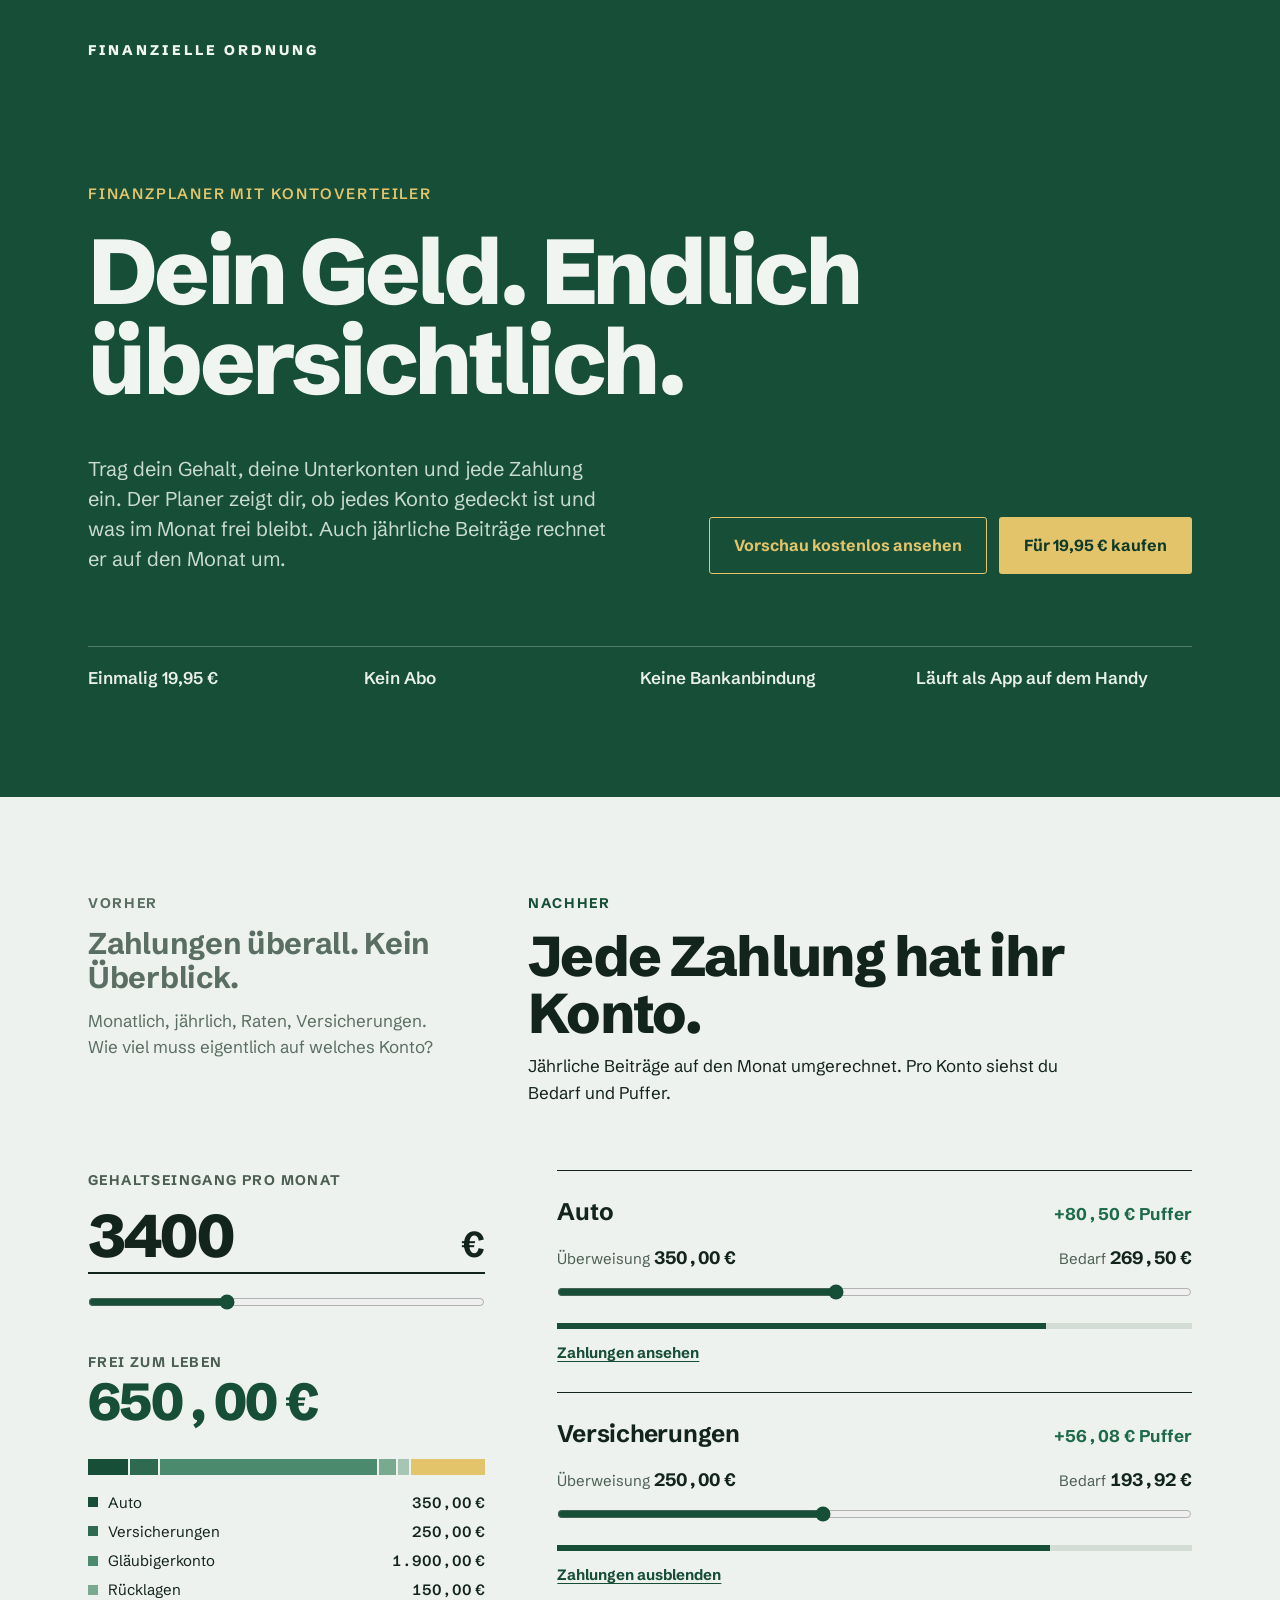
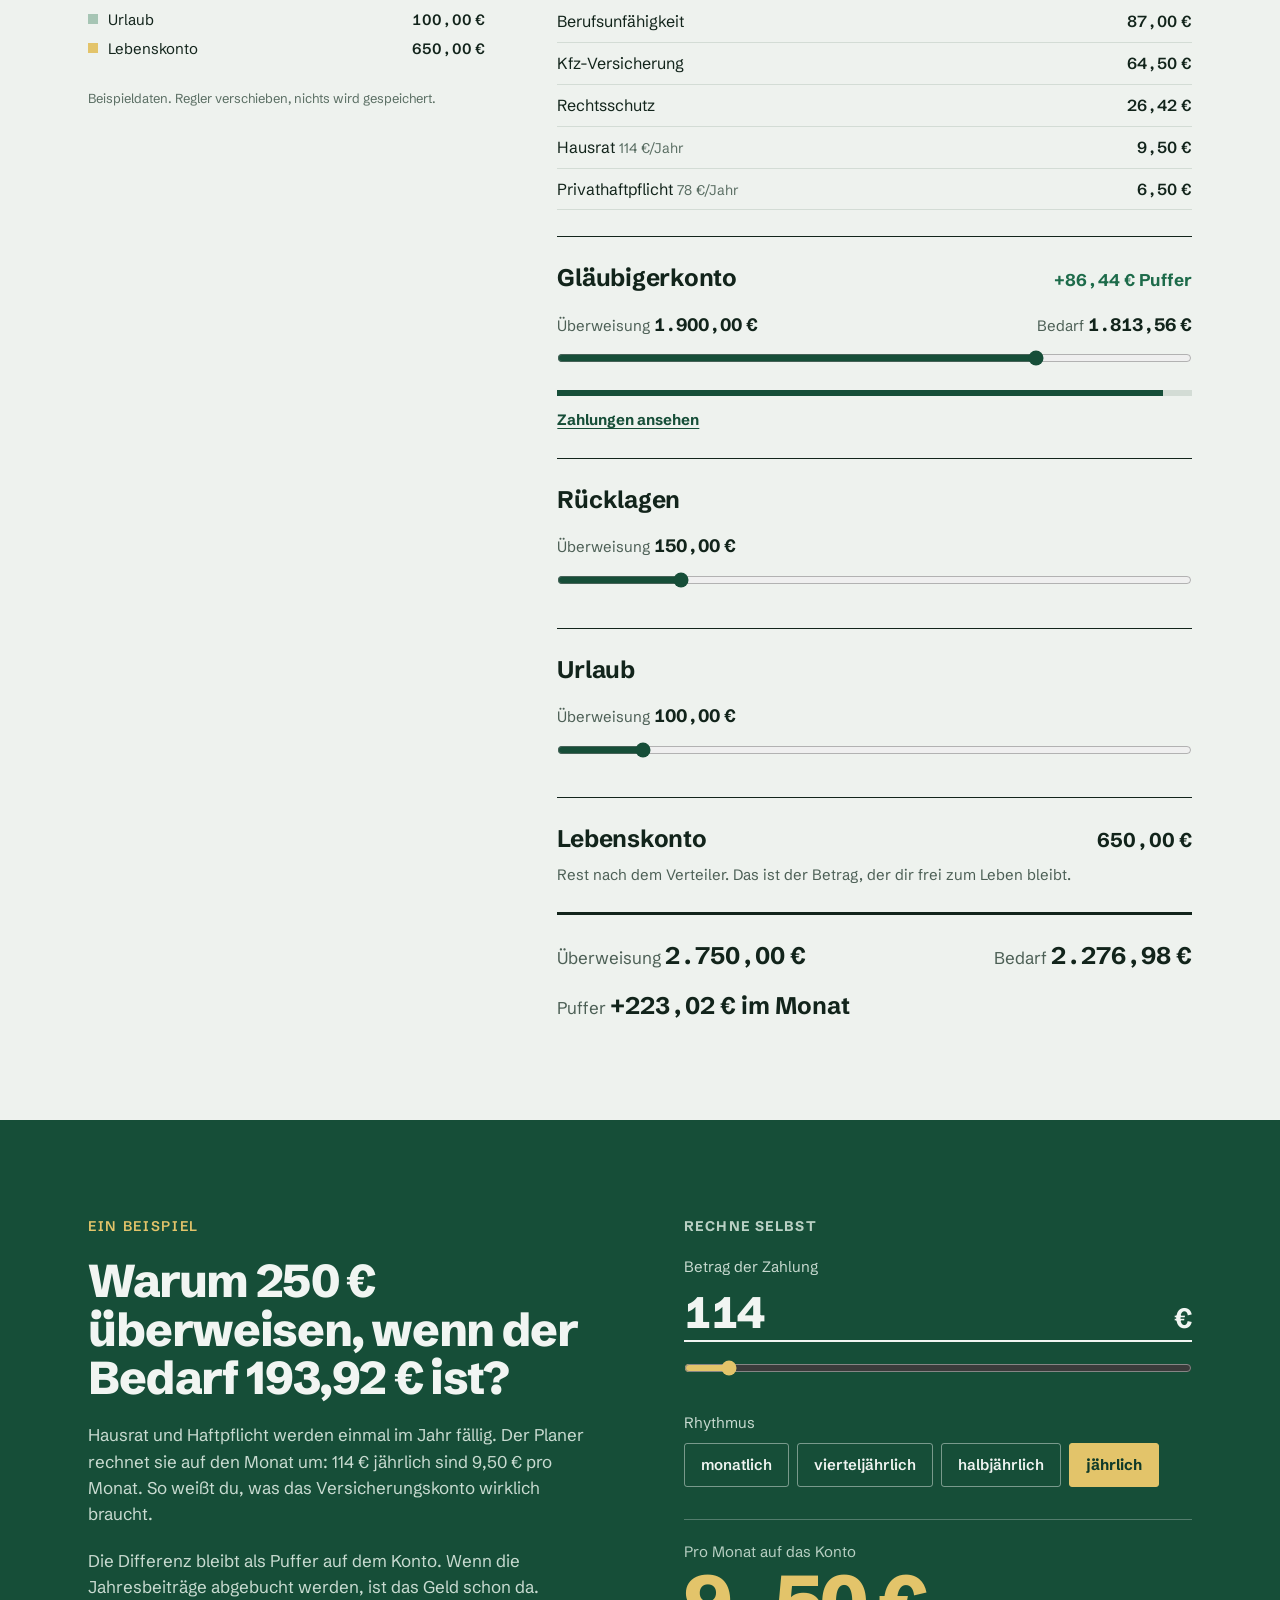
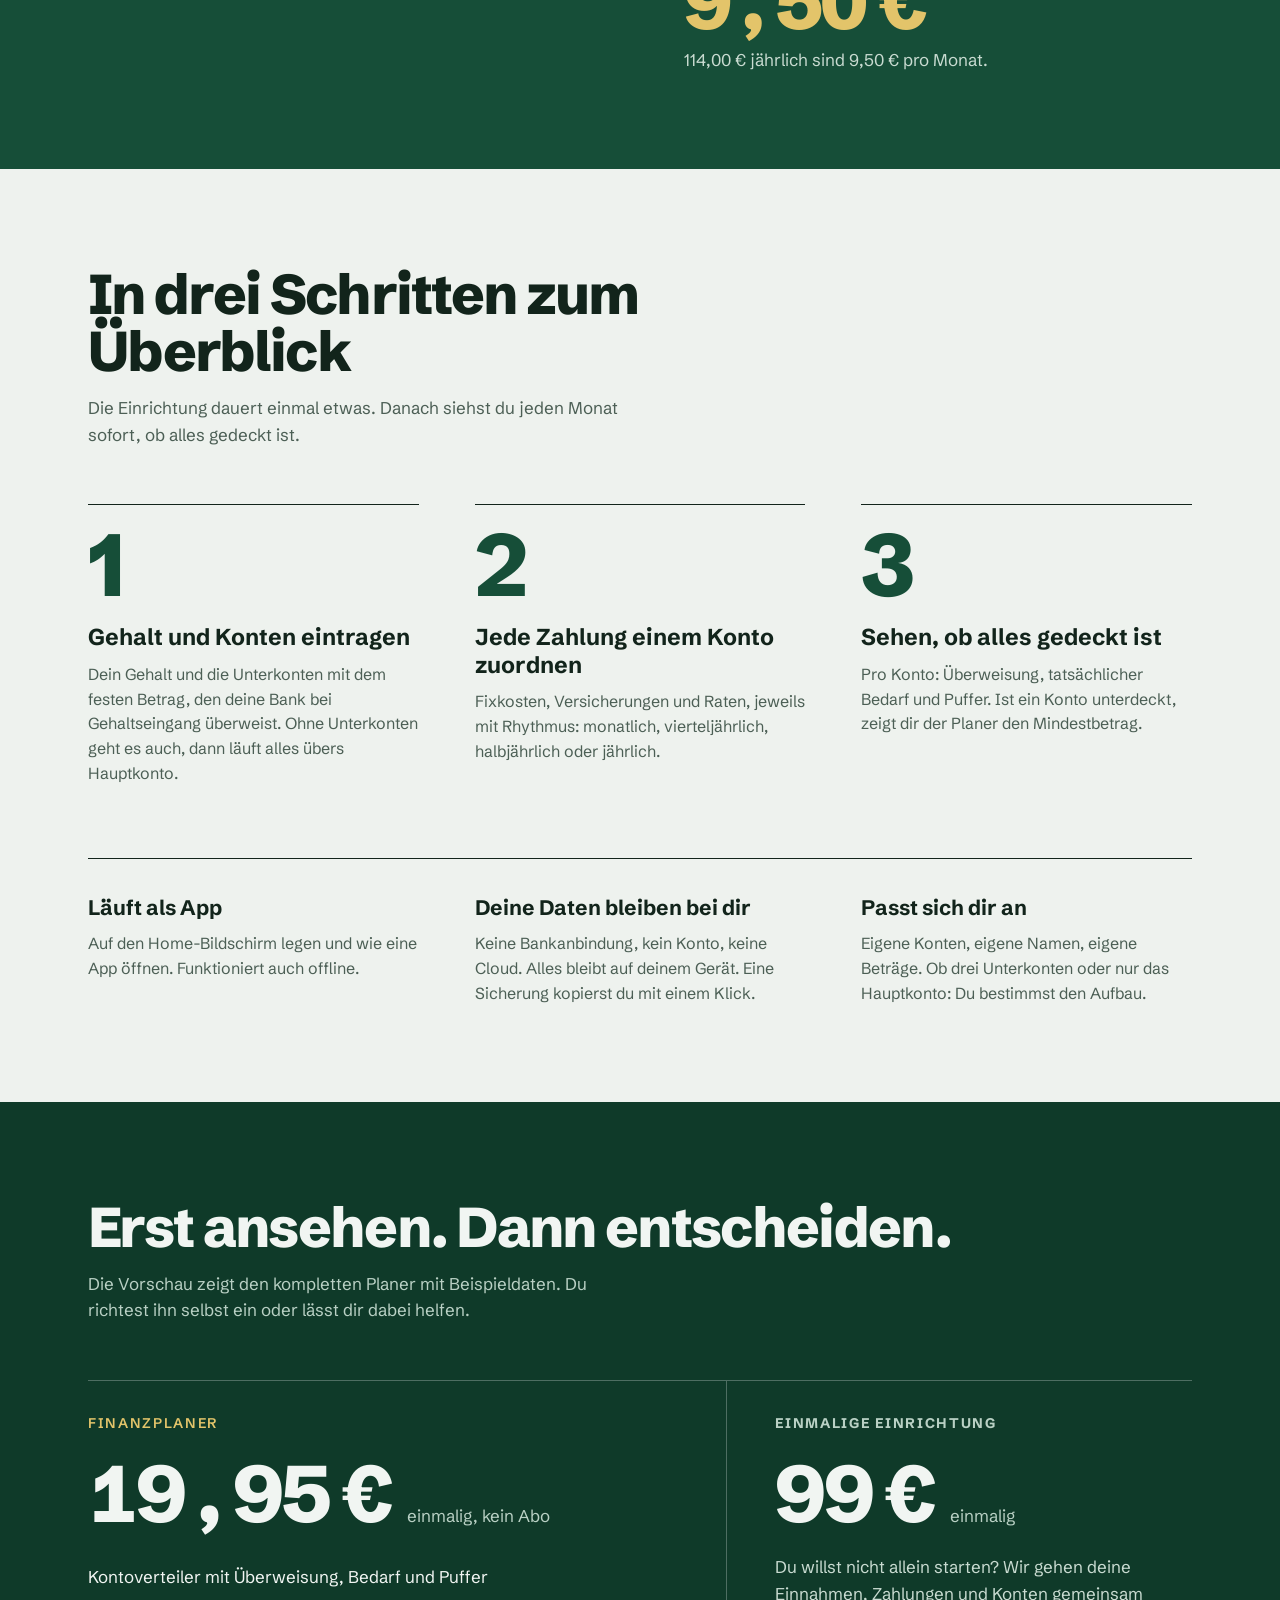
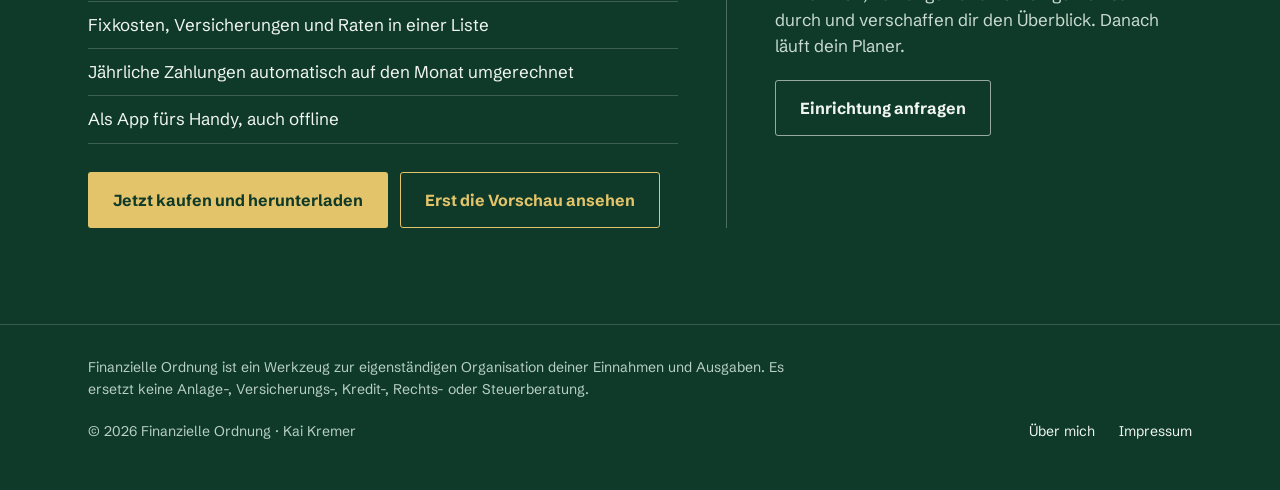
==== commit 66fb07aa: "Vorschau: echter Planer als klickbare Demo nachgebaut, Startseite angeglichen - vorschau.html zeigt " ====
--- a/index.html
+++ b/index.html
@@ -146,8 +146,8 @@
 <div id="accs"></div>
 
 <div class="acc">
-<div class="top"><div class="nm">Hauptkonto</div><div id="haupt" class="num" style="font-weight:700;font-size:20px"></div></div>
-<div style="margin-top:6px;color:#4c5f55;font-size:15px">Was nach den Überweisungen auf den Unterkonten übrig bleibt. Davon gehen noch 29,90 € für das Fitnessstudio ab.</div>
+<div class="top"><div class="nm">Lebenskonto</div><div id="haupt" class="num" style="font-weight:700;font-size:20px"></div></div>
+<div style="margin-top:6px;color:#4c5f55;font-size:15px">Rest nach dem Verteiler. Das ist der Betrag, der dir frei zum Leben bleibt.</div>
 </div>
 
 <div class="sum num">
@@ -251,7 +251,6 @@
  {id:'urlaub',name:'Urlaub',max:800,t:100,items:[]}
 ];
 var GREENS=['#164e38','#2d6a50','#4b8a6c','#79a98f','#a6c5b4'];
-var HAUPT_BEDARF=29.9;
 var state={salary:3400,betrag:114,per:12,open:'vers'};
 function fmt(n){return n.toLocaleString('de-DE',{minimumFractionDigits:2,maximumFractionDigits:2})+' €';}
 function sgn(n){return (n>=0?'+':'−')+fmt(Math.abs(n));}
@@ -300,7 +299,7 @@
    el.querySelector('.lnk').setAttribute('aria-expanded',open);
   }
  });
- var haupt=state.salary-sumT,free=haupt-HAUPT_BEDARF;
+ var haupt=state.salary-sumT,free=haupt;
  var fr=$('frei');fr.textContent=fmt(free);fr.className='num '+(free>=0?'ok':'bad');fr.style.color=free>=0?'#164e38':'';
  $('freiHint').style.display=free<0?'block':'none';
  $('haupt').textContent=fmt(haupt);
@@ -308,7 +307,7 @@
  sync($('gehalt'),state.salary);$('gehaltR').value=state.salary;
  // Balken und Legende
  var segs=DEFS.map(function(d,i){return{n:d.name,v:Math.max(d.t,0.0001),c:GREENS[i],f:fmt(d.t)};});
- if(haupt>0)segs.push({n:'Hauptkonto',v:haupt,c:'#e3c46a',f:fmt(haupt)});
+ if(haupt>0)segs.push({n:'Lebenskonto',v:haupt,c:'#e3c46a',f:fmt(haupt)});
  $('bar').innerHTML=segs.map(function(s){return '<i style="flex:'+s.v+' 1 0;background:'+s.c+'"></i>';}).join('');
  $('leg').innerHTML=segs.map(function(s){return '<div><b style="background:'+s.c+'"></b><span>'+s.n+'</span><em class="num">'+s.f+'</em></div>';}).join('');
  // Rechner
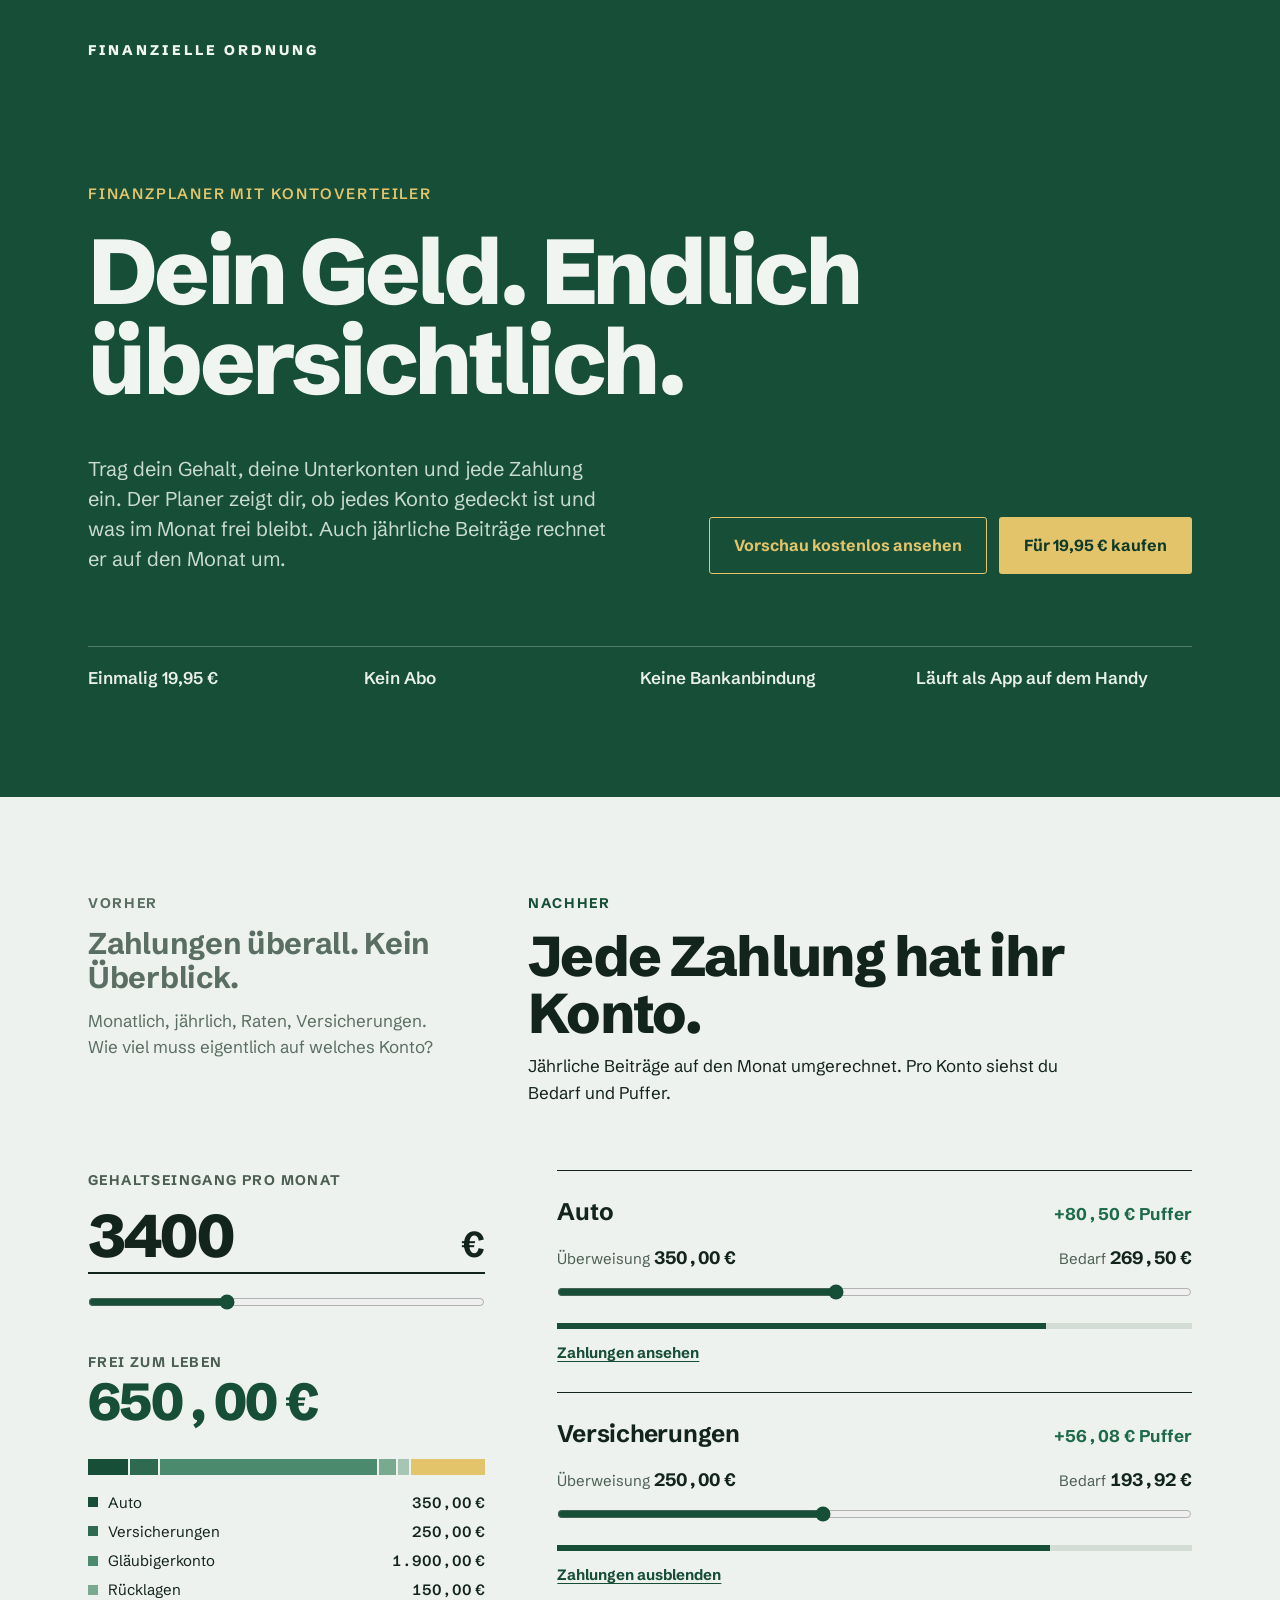
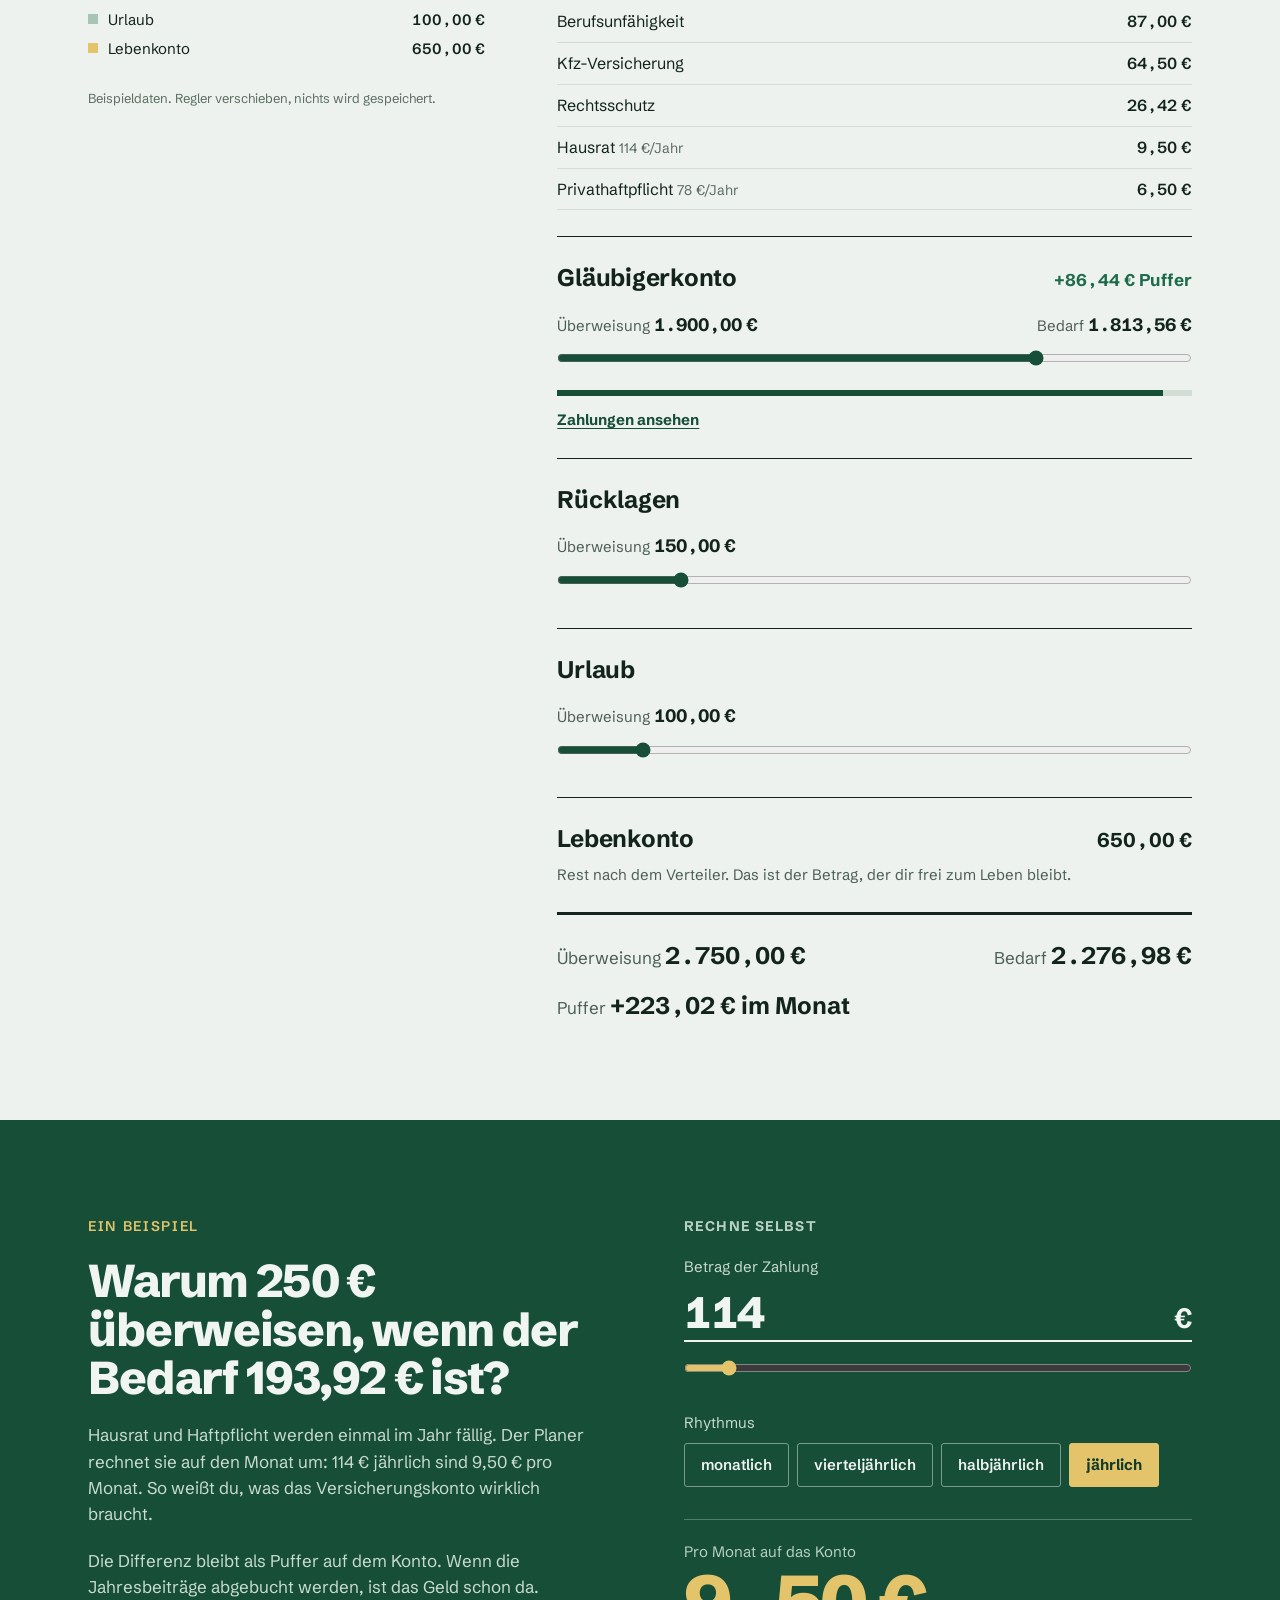
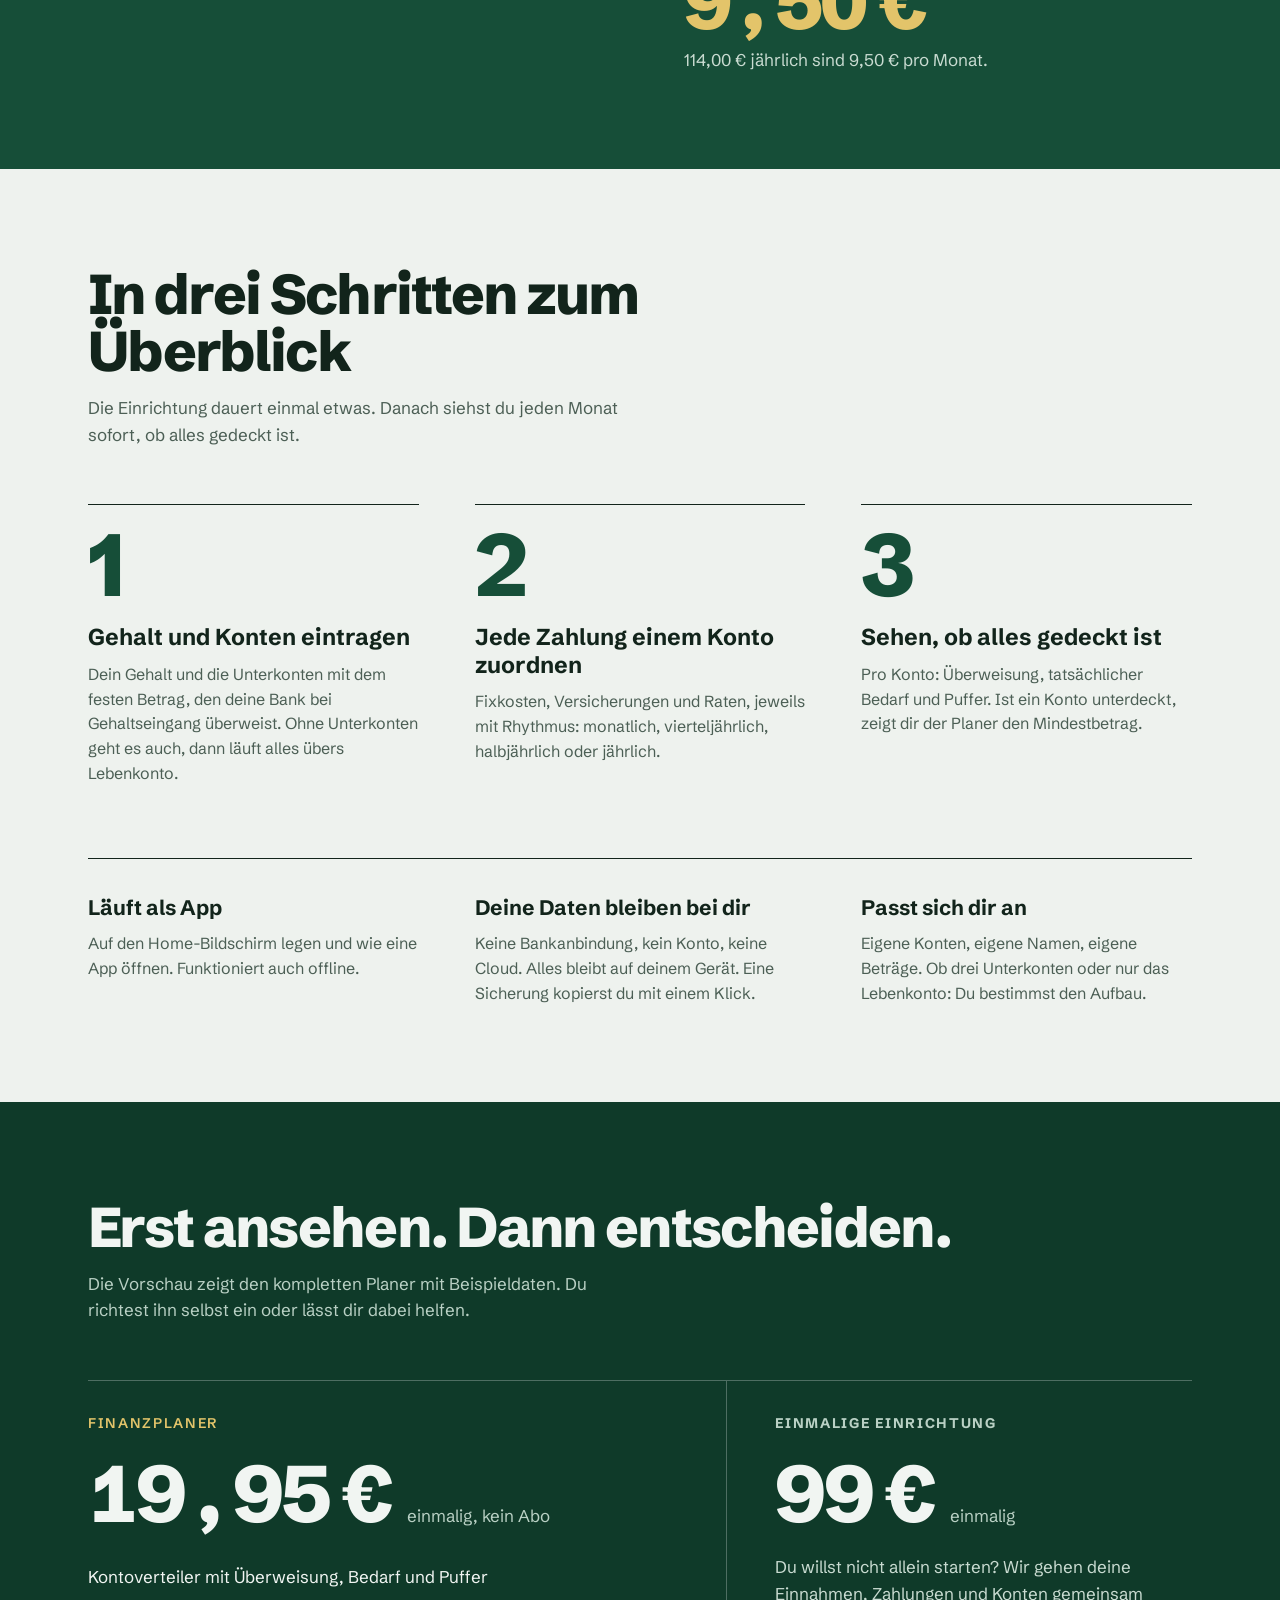
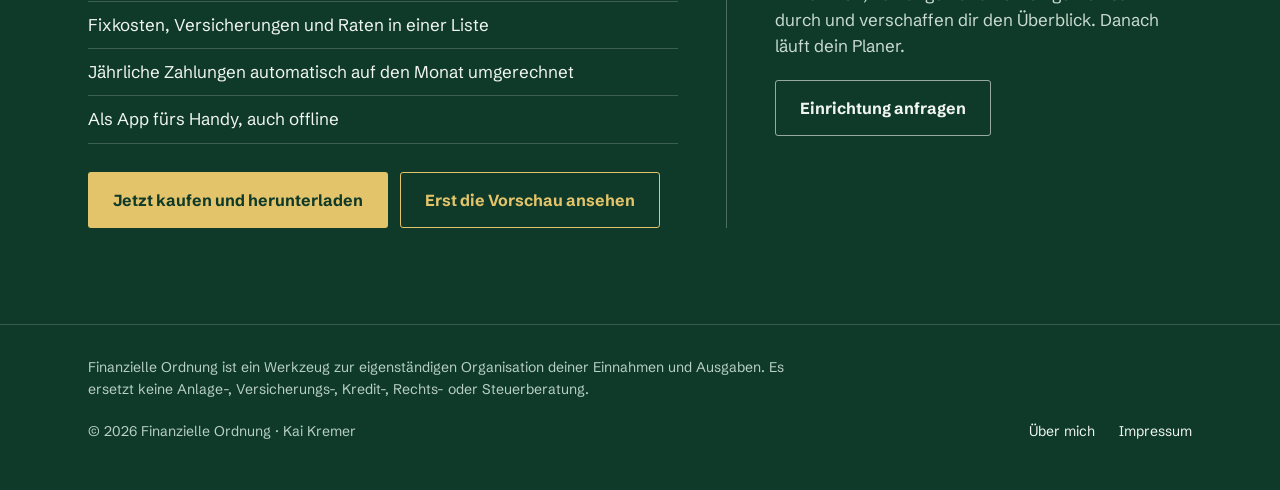
==== commit 027350a1: "Bezeichnung einheitlich: Lebenkonto Co-Authored-By: Claude Sonnet 5.5 <noreply@anthropic.com> Claude" ====
--- a/index.html
+++ b/index.html
@@ -146,7 +146,7 @@
 <div id="accs"></div>
 
 <div class="acc">
-<div class="top"><div class="nm">Lebenskonto</div><div id="haupt" class="num" style="font-weight:700;font-size:20px"></div></div>
+<div class="top"><div class="nm">Lebenkonto</div><div id="haupt" class="num" style="font-weight:700;font-size:20px"></div></div>
 <div style="margin-top:6px;color:#4c5f55;font-size:15px">Rest nach dem Verteiler. Das ist der Betrag, der dir frei zum Leben bleibt.</div>
 </div>
 
@@ -187,7 +187,7 @@
 <h2 style="margin:0;font-size:clamp(36px,5.4vw,56px);line-height:1.02;font-weight:800;letter-spacing:-.03em;max-width:760px">In drei Schritten zum Überblick</h2>
 <p style="margin:16px 0 0;max-width:560px;color:#4c5f55">Die Einrichtung dauert einmal etwas. Danach siehst du jeden Monat sofort, ob alles gedeckt ist.</p>
 <div class="steps" style="margin-top:56px">
-<div><div class="n">1</div><h3>Gehalt und Konten eintragen</h3><p>Dein Gehalt und die Unterkonten mit dem festen Betrag, den deine Bank bei Gehaltseingang überweist. Ohne Unterkonten geht es auch, dann läuft alles übers Hauptkonto.</p></div>
+<div><div class="n">1</div><h3>Gehalt und Konten eintragen</h3><p>Dein Gehalt und die Unterkonten mit dem festen Betrag, den deine Bank bei Gehaltseingang überweist. Ohne Unterkonten geht es auch, dann läuft alles übers Lebenkonto.</p></div>
 <div><div class="n">2</div><h3>Jede Zahlung einem Konto zuordnen</h3><p>Fixkosten, Versicherungen und Raten, jeweils mit Rhythmus: monatlich, vierteljährlich, halbjährlich oder jährlich.</p></div>
 <div><div class="n">3</div><h3>Sehen, ob alles gedeckt ist</h3><p>Pro Konto: Überweisung, tatsächlicher Bedarf und Puffer. Ist ein Konto unterdeckt, zeigt dir der Planer den Mindestbetrag.</p></div>
 </div>
@@ -197,7 +197,7 @@
 <div class="feats">
 <div><h3>Läuft als App</h3><p>Auf den Home-Bildschirm legen und wie eine App öffnen. Funktioniert auch offline.</p></div>
 <div><h3>Deine Daten bleiben bei dir</h3><p>Keine Bankanbindung, kein Konto, keine Cloud. Alles bleibt auf deinem Gerät. Eine Sicherung kopierst du mit einem Klick.</p></div>
-<div><h3>Passt sich dir an</h3><p>Eigene Konten, eigene Namen, eigene Beträge. Ob drei Unterkonten oder nur das Hauptkonto: Du bestimmst den Aufbau.</p></div>
+<div><h3>Passt sich dir an</h3><p>Eigene Konten, eigene Namen, eigene Beträge. Ob drei Unterkonten oder nur das Lebenkonto: Du bestimmst den Aufbau.</p></div>
 </div>
 </section>
 
@@ -307,7 +307,7 @@
  sync($('gehalt'),state.salary);$('gehaltR').value=state.salary;
  // Balken und Legende
  var segs=DEFS.map(function(d,i){return{n:d.name,v:Math.max(d.t,0.0001),c:GREENS[i],f:fmt(d.t)};});
- if(haupt>0)segs.push({n:'Lebenskonto',v:haupt,c:'#e3c46a',f:fmt(haupt)});
+ if(haupt>0)segs.push({n:'Lebenkonto',v:haupt,c:'#e3c46a',f:fmt(haupt)});
  $('bar').innerHTML=segs.map(function(s){return '<i style="flex:'+s.v+' 1 0;background:'+s.c+'"></i>';}).join('');
  $('leg').innerHTML=segs.map(function(s){return '<div><b style="background:'+s.c+'"></b><span>'+s.n+'</span><em class="num">'+s.f+'</em></div>';}).join('');
  // Rechner
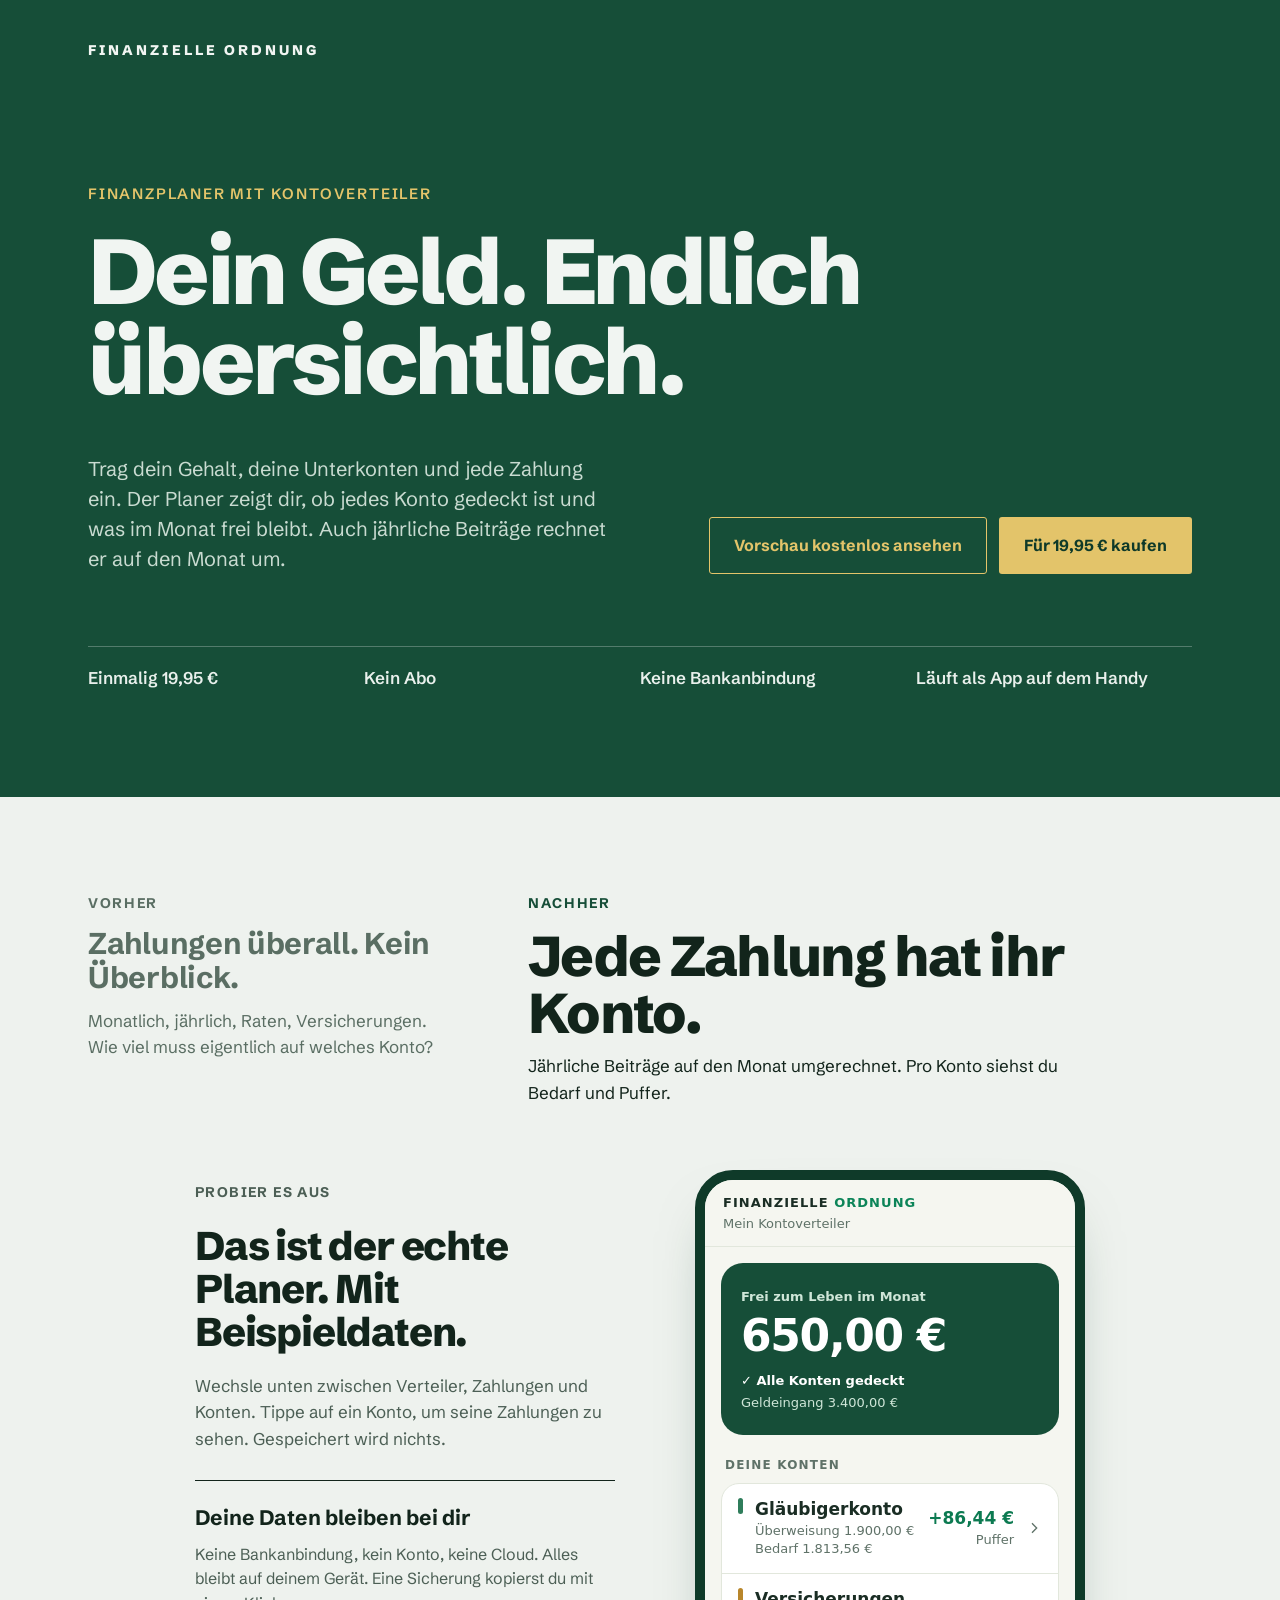
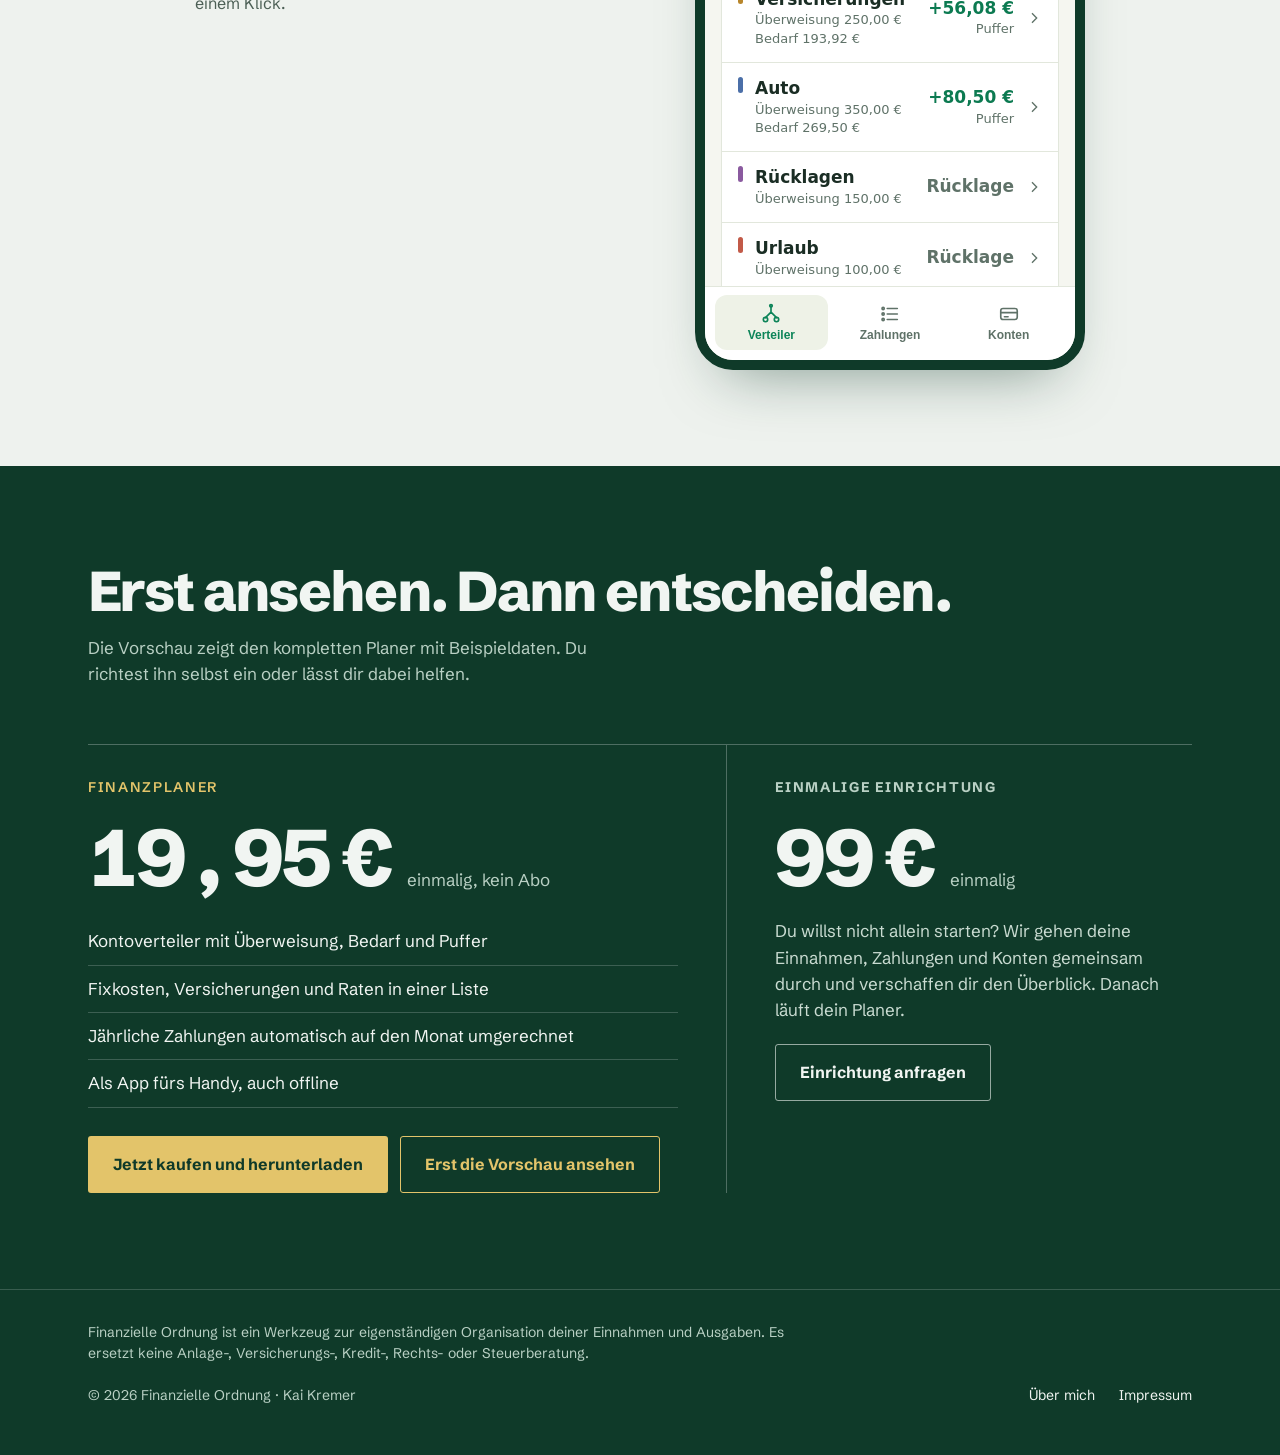
==== commit 32be0448: "Startseite: schlanke Fassung live (Vorher/Nachher -> Planer-Demo -> Preis) Entwurf wird zur Startsei" ====
--- a/index.html
+++ b/index.html
@@ -10,6 +10,7 @@
 <link rel="preconnect" href="https://fonts.gstatic.com" crossorigin>
 <link rel="stylesheet" href="https://fonts.googleapis.com/css2?family=Schibsted+Grotesk:wght@400;500;600;700;800&amp;display=swap">
 <link rel="stylesheet" href="stil.css">
+<link rel="stylesheet" href="planer-demo.css">
 <style>
 .hero{background:#164e38;color:#f1f5f2}
 .hero .in{padding-top:36px;padding-bottom:88px}
@@ -95,7 +96,7 @@
 <div style="margin-top:48px;display:flex;flex-wrap:wrap;gap:40px 80px;align-items:flex-end;justify-content:space-between">
 <p style="margin:0;flex:1 1 380px;max-width:520px;font-size:20px;line-height:1.5;color:#c9dbd1">Trag dein Gehalt, deine Unterkonten und jede Zahlung ein. Der Planer zeigt dir, ob jedes Konto gedeckt ist und was im Monat frei bleibt. Auch jährliche Beiträge rechnet er auf den Monat um.</p>
 <div style="display:flex;flex-wrap:wrap;gap:12px">
-<a class="btn btn-line" href="vorschau.html">Vorschau kostenlos ansehen</a>
+<a class="btn btn-line" href="#vorschau">Vorschau kostenlos ansehen</a>
 <a class="btn btn-gold" href="https://www.checkout-ds24.com/product/741586">Für 19,95 € kaufen</a>
 </div>
 </div>
@@ -122,82 +123,25 @@
 </div>
 </section>
 
-<section class="wrap" style="padding-top:24px;padding-bottom:96px">
-<div class="tool">
-<div class="tool-l">
-<div>
-<label class="label" for="gehalt" style="display:block">Gehaltseingang pro Monat</label>
-<div class="bignum"><input id="gehalt" class="num" type="number" min="0" max="12000" step="50" value="3400"><span>€</span></div>
-<input id="gehaltR" type="range" min="1000" max="8000" step="50" value="3400" aria-label="Gehaltseingang einstellen" style="margin-top:14px">
-</div>
-<div>
-<div class="label">Frei zum Leben</div>
-<div id="frei" class="num" style="font-size:clamp(38px,5vw,52px);line-height:1.1;font-weight:800;letter-spacing:-.03em"></div>
-<div id="freiHint" class="bad" style="font-weight:600;margin-top:4px;display:none">Es ist mehr verteilt, als an Gehalt eingeht.</div>
-</div>
-<div>
-<div id="bar" class="bar" role="img" aria-label="Aufteilung des Gehalts auf die Konten"></div>
-<div id="leg" class="leg"></div>
-</div>
-<div style="font-size:13px;color:#5a6e63">Beispieldaten. Regler verschieben, nichts wird gespeichert.</div>
+<section id="vorschau" class="wrap" style="padding-top:24px;padding-bottom:96px">
+<div class="stage">
+<div class="side">
+<div class="lab">Probier es aus</div>
+<h2 style="margin:0;font-size:clamp(30px,4vw,40px);line-height:1.08;font-weight:800;letter-spacing:-.03em">Das ist der echte Planer. Mit Beispieldaten.</h2>
+<p style="margin:0;color:#4c5f55">Wechsle unten zwischen Verteiler, Zahlungen und Konten. Tippe auf ein Konto, um seine Zahlungen zu sehen. Gespeichert wird nichts.</p>
+<div style="border-top:1.5px solid #12241b;padding-top:20px;margin-top:8px"><h3 style="margin:0 0 8px;font-size:21px;font-weight:700">Deine Daten bleiben bei dir</h3><p style="margin:0;color:#4c5f55;font-size:16px">Keine Bankanbindung, kein Konto, keine Cloud. Alles bleibt auf deinem Gerät. Eine Sicherung kopierst du mit einem Klick.</p></div>
 </div>
 
-<div class="tool-r">
-<div id="accs"></div>
-
-<div class="acc">
-<div class="top"><div class="nm">Lebenkonto</div><div id="haupt" class="num" style="font-weight:700;font-size:20px"></div></div>
-<div style="margin-top:6px;color:#4c5f55;font-size:15px">Rest nach dem Verteiler. Das ist der Betrag, der dir frei zum Leben bleibt.</div>
-</div>
-
-<div class="sum num">
-<span>Überweisung <strong id="sT"></strong></span>
-<span>Bedarf <strong id="sB"></strong></span>
-<span>Puffer <strong id="sD" class="ok"></strong></span>
+<div class="phone" role="application" aria-label="Vorschau des Planers">
+<div class="ah"><b>FINANZIELLE <i>ORDNUNG</i></b><span>Mein Kontoverteiler</span></div>
+<div class="body" id="body"></div>
+<div id="toast" class="toast" role="status"></div>
+<div class="tabs" role="tablist" aria-label="Bereiche">
+<button type="button" role="tab" data-tab="v" aria-selected="true"><svg viewBox="0 0 24 24"><path d="M12 3v7M12 10l-6 6M12 10l6 6"/><circle cx="12" cy="3" r="1.4"/><circle cx="6" cy="18" r="2.4"/><circle cx="18" cy="18" r="2.4"/></svg>Verteiler</button>
+<button type="button" role="tab" data-tab="z" aria-selected="false"><svg viewBox="0 0 24 24"><path d="M9 6h11M9 12h11M9 18h11"/><circle cx="4.5" cy="6" r="1.2"/><circle cx="4.5" cy="12" r="1.2"/><circle cx="4.5" cy="18" r="1.2"/></svg>Zahlungen</button>
+<button type="button" role="tab" data-tab="k" aria-selected="false"><svg viewBox="0 0 24 24"><rect x="3" y="6" width="18" height="12" rx="2.5"/><path d="M3 10.5h18M7 15h4"/></svg>Konten</button>
 </div>
 </div>
-</div>
-</section>
-
-<section class="calc">
-<div class="wrap in">
-<div style="flex:1 1 380px;min-width:0;display:flex;flex-direction:column;gap:20px">
-<div class="eyebrow" style="font-size:14px">Ein Beispiel</div>
-<h2>Warum 250 € überweisen, wenn der Bedarf 193,92 € ist?</h2>
-<p>Hausrat und Haftpflicht werden einmal im Jahr fällig. Der Planer rechnet sie auf den Monat um: 114 € jährlich sind 9,50 € pro Monat. So weißt du, was das Versicherungskonto wirklich braucht.</p>
-<p>Die Differenz bleibt als Puffer auf dem Konto. Wenn die Jahresbeiträge abgebucht werden, ist das Geld schon da.</p>
-</div>
-<div style="flex:1 1 380px;min-width:0">
-<div style="font-size:14px;font-weight:700;letter-spacing:.1em;text-transform:uppercase;color:#b9d0c4">Rechne selbst</div>
-<label for="betrag" style="display:block;margin-top:18px;color:#c9dbd1;font-size:15px">Betrag der Zahlung</label>
-<div class="bignum"><input id="betrag" class="num" type="number" min="0" max="5000" step="1" value="114"><span>€</span></div>
-<input id="betragR" type="range" min="0" max="1500" step="1" value="114" aria-label="Betrag einstellen" style="margin-top:12px;accent-color:#e3c46a">
-<div style="margin-top:22px;color:#c9dbd1;font-size:15px">Rhythmus</div>
-<div id="rh" class="rh"></div>
-<div class="result">
-<div style="color:#b9d0c4;font-size:15px">Pro Monat auf das Konto</div>
-<div id="month" class="big num"></div>
-<div id="sentence" style="color:#c9dbd1;margin-top:4px"></div>
-</div>
-</div>
-</div>
-</section>
-
-<section class="wrap" style="padding-top:96px;padding-bottom:72px">
-<h2 style="margin:0;font-size:clamp(36px,5.4vw,56px);line-height:1.02;font-weight:800;letter-spacing:-.03em;max-width:760px">In drei Schritten zum Überblick</h2>
-<p style="margin:16px 0 0;max-width:560px;color:#4c5f55">Die Einrichtung dauert einmal etwas. Danach siehst du jeden Monat sofort, ob alles gedeckt ist.</p>
-<div class="steps" style="margin-top:56px">
-<div><div class="n">1</div><h3>Gehalt und Konten eintragen</h3><p>Dein Gehalt und die Unterkonten mit dem festen Betrag, den deine Bank bei Gehaltseingang überweist. Ohne Unterkonten geht es auch, dann läuft alles übers Lebenkonto.</p></div>
-<div><div class="n">2</div><h3>Jede Zahlung einem Konto zuordnen</h3><p>Fixkosten, Versicherungen und Raten, jeweils mit Rhythmus: monatlich, vierteljährlich, halbjährlich oder jährlich.</p></div>
-<div><div class="n">3</div><h3>Sehen, ob alles gedeckt ist</h3><p>Pro Konto: Überweisung, tatsächlicher Bedarf und Puffer. Ist ein Konto unterdeckt, zeigt dir der Planer den Mindestbetrag.</p></div>
-</div>
-</section>
-
-<section class="wrap" style="padding-bottom:96px">
-<div class="feats">
-<div><h3>Läuft als App</h3><p>Auf den Home-Bildschirm legen und wie eine App öffnen. Funktioniert auch offline.</p></div>
-<div><h3>Deine Daten bleiben bei dir</h3><p>Keine Bankanbindung, kein Konto, keine Cloud. Alles bleibt auf deinem Gerät. Eine Sicherung kopierst du mit einem Klick.</p></div>
-<div><h3>Passt sich dir an</h3><p>Eigene Konten, eigene Namen, eigene Beträge. Ob drei Unterkonten oder nur das Lebenkonto: Du bestimmst den Aufbau.</p></div>
 </div>
 </section>
 
@@ -217,7 +161,7 @@
 </ul>
 <div style="display:flex;flex-wrap:wrap;gap:12px;margin-top:8px">
 <a class="btn btn-gold" href="https://www.checkout-ds24.com/product/741586">Jetzt kaufen und herunterladen</a>
-<a class="btn btn-line" href="vorschau.html">Erst die Vorschau ansehen</a>
+<a class="btn btn-line" href="#vorschau">Erst die Vorschau ansehen</a>
 </div>
 </div>
 <div class="offer b">
@@ -241,86 +185,6 @@
 </div>
 </footer>
 
-<script>
-(function(){
-var DEFS=[
- {id:'auto',name:'Auto',max:800,t:350,items:[['Tanken',200,1],['Werkstatt',600,12],['Kfz-Steuer',180,12],['Automobilclub',54,12]]},
- {id:'vers',name:'Versicherungen',max:600,t:250,items:[['Berufsunfähigkeit',87,1],['Kfz-Versicherung',64.5,1],['Rechtsschutz',26.42,1],['Hausrat',114,12],['Privathaftpflicht',78,12]]},
- {id:'glaeu',name:'Gläubigerkonto',max:2500,t:1900,items:[['Kreditrate',1450,1],['Ratenkauf',363.56,1]]},
- {id:'ruecklage',name:'Rücklagen',max:800,t:150,items:[]},
- {id:'urlaub',name:'Urlaub',max:800,t:100,items:[]}
-];
-var GREENS=['#164e38','#2d6a50','#4b8a6c','#79a98f','#a6c5b4'];
-var state={salary:3400,betrag:114,per:12,open:'vers'};
-function fmt(n){return n.toLocaleString('de-DE',{minimumFractionDigits:2,maximumFractionDigits:2})+' €';}
-function sgn(n){return (n>=0?'+':'−')+fmt(Math.abs(n));}
-function $(id){return document.getElementById(id);}
-function monthly(it){return it[1]/it[2];}
-function note(it){return it[2]===12?fmt(it[1]).replace(',00','')+'/Jahr':'';}
-
-// Konten einmal aufbauen, danach nur Werte aktualisieren
-var accsEl=$('accs');
-DEFS.forEach(function(d){
- d.bedarf=d.items.reduce(function(a,it){return a+monthly(it);},0);
- var el=document.createElement('div');el.className='acc';
- var has=d.items.length>0;
- el.innerHTML='<div class="top"><div class="nm"></div><div class="st num" style="font-weight:700"></div></div>'+
-  '<div class="sub"><span>Überweisung <strong class="num tr"></strong></span>'+(has?'<span>Bedarf <strong class="num">'+fmt(d.bedarf)+'</strong></span>':'')+'</div>'+
-  '<input type="range" min="0" max="'+d.max+'" step="10" value="'+d.t+'">'+
-  (has?'<div class="meter"><i></i></div><button type="button" class="lnk"></button><div class="items">'+d.items.map(function(it){return '<div><span>'+it[0]+' <small>'+note(it)+'</small></span><span class="num" style="font-weight:600">'+fmt(monthly(it))+'</span></div>';}).join('')+'</div>':'');
- el.querySelector('.nm').textContent=d.name;
- el.querySelector('input').setAttribute('aria-label','Überweisung '+d.name);
- el.querySelector('input').addEventListener('input',function(e){d.t=Number(e.target.value)||0;update();});
- if(has){el.querySelector('.lnk').addEventListener('click',function(){state.open=state.open===d.id?'':d.id;update();});}
- d.el=el;accsEl.appendChild(el);
-});
-
-var RH=[['monatlich',1],['vierteljährlich',3],['halbjährlich',6],['jährlich',12]];
-var rhEl=$('rh');
-RH.forEach(function(r){var b=document.createElement('button');b.type='button';b.textContent=r[0];b.addEventListener('click',function(){state.per=r[1];update();});r.push(b);rhEl.appendChild(b);});
-
-function sync(input,val){if(document.activeElement!==input)input.value=val;}
-
-function update(){
- var sumT=0,sumB=0,sumD=0;
- DEFS.forEach(function(d){
-  var el=d.el,has=d.items.length>0,diff=d.t-d.bedarf;
-  sumT+=d.t;if(has){sumB+=d.bedarf;sumD+=diff;}
-  el.querySelector('.tr').textContent=fmt(d.t);
-  var rg=el.querySelector('input');if(Number(rg.value)!==d.t)rg.value=d.t;
-  if(has){
-   var st=el.querySelector('.st');
-   if(diff>=0){st.className='st num ok';st.style.fontWeight='700';st.textContent=sgn(diff)+' Puffer';}
-   else{st.className='st num bad';st.textContent='Unterdeckt, mindestens '+fmt(d.bedarf);}
-   var mi=el.querySelector('.meter i');mi.style.width=Math.min(100,d.bedarf/Math.max(d.t,1)*100).toFixed(1)+'%';mi.style.background=diff>=0?'#164e38':'#a83a24';
-   var open=state.open===d.id;
-   el.querySelector('.items').classList.toggle('open',open);
-   el.querySelector('.lnk').textContent=open?'Zahlungen ausblenden':'Zahlungen ansehen';
-   el.querySelector('.lnk').setAttribute('aria-expanded',open);
-  }
- });
- var haupt=state.salary-sumT,free=haupt;
- var fr=$('frei');fr.textContent=fmt(free);fr.className='num '+(free>=0?'ok':'bad');fr.style.color=free>=0?'#164e38':'';
- $('freiHint').style.display=free<0?'block':'none';
- $('haupt').textContent=fmt(haupt);
- $('sT').textContent=fmt(sumT);$('sB').textContent=fmt(sumB);$('sD').textContent=sgn(sumD)+' im Monat';
- sync($('gehalt'),state.salary);$('gehaltR').value=state.salary;
- // Balken und Legende
- var segs=DEFS.map(function(d,i){return{n:d.name,v:Math.max(d.t,0.0001),c:GREENS[i],f:fmt(d.t)};});
- if(haupt>0)segs.push({n:'Lebenkonto',v:haupt,c:'#e3c46a',f:fmt(haupt)});
- $('bar').innerHTML=segs.map(function(s){return '<i style="flex:'+s.v+' 1 0;background:'+s.c+'"></i>';}).join('');
- $('leg').innerHTML=segs.map(function(s){return '<div><b style="background:'+s.c+'"></b><span>'+s.n+'</span><em class="num">'+s.f+'</em></div>';}).join('');
- // Rechner
- RH.forEach(function(r){r[2].classList.toggle('on',r[1]===state.per);r[2].setAttribute('aria-pressed',r[1]===state.per);});
- var m=state.betrag/state.per,w=RH.filter(function(r){return r[1]===state.per;})[0][0];
- $('month').textContent=fmt(m);
- $('sentence').textContent=fmt(state.betrag)+' '+w+' sind '+fmt(m)+' pro Monat.';
- sync($('betrag'),state.betrag);$('betragR').value=state.betrag;
-}
-function bind(ids,key){ids.forEach(function(id){$(id).addEventListener('input',function(e){state[key]=Number(e.target.value)||0;update();});});}
-bind(['gehalt','gehaltR'],'salary');bind(['betrag','betragR'],'betrag');
-update();
-})();
-</script>
+<script src="planer-demo.js"></script>
 </body>
 </html>
--- a/planer-demo.css
+++ b/planer-demo.css
@@ -0,0 +1,46 @@
+.stage{display:flex;flex-wrap:wrap;gap:48px 80px;align-items:flex-start;justify-content:center}
+.side{flex:1 1 300px;max-width:420px;display:flex;flex-direction:column;gap:20px;padding-top:12px}
+.phone{flex:0 0 auto;width:390px;max-width:100%;height:800px;background:#f5f6f0;border:10px solid #0f3a29;border-radius:38px;overflow:hidden;display:flex;flex-direction:column;position:relative;font-family:'Manrope',system-ui,sans-serif;color:#1a2d24;font-size:16px;line-height:1.4;box-shadow:0 30px 60px -30px rgba(15,58,41,.5)}
+.ah{padding:14px 18px 12px;border-bottom:1px solid #e2e7dc;background:#f5f6f0}
+.ah b{display:block;font-weight:800;letter-spacing:.08em;font-size:13px}
+.ah b i{font-style:normal;color:#0c8458}
+.ah span{font-size:13px;color:#5f7268}
+.body{flex:1;overflow-y:auto;padding:16px 16px 24px}
+.tabs{display:flex;gap:6px;padding:8px 10px 10px;border-top:1px solid #e2e7dc;background:#fff}
+.tabs button{flex:1;border:0;background:transparent;border-radius:12px;padding:8px 4px;display:flex;flex-direction:column;align-items:center;gap:3px;font:600 12px 'Manrope',sans-serif;color:#5f7268;cursor:pointer;min-height:48px}
+.tabs button[aria-selected=true]{background:#eef2e7;color:#0c8458}
+.tabs svg{width:22px;height:22px;stroke:currentColor;fill:none;stroke-width:1.8;stroke-linecap:round;stroke-linejoin:round}
+.hero2{background:#164e38;color:#fff;border-radius:22px;padding:22px 20px}
+.hero2 small{font-size:13px;font-weight:600;color:#cfe6d8}
+.hero2 .big{font-size:44px;font-weight:800;letter-spacing:-.03em;line-height:1.1;margin:4px 0 12px}
+.hero2 .ln{display:flex;flex-wrap:wrap;gap:4px 14px;font-size:13px;color:#cfe6d8}
+.hero2 .ln b{color:#fff}
+.sec{font-size:12px;font-weight:800;letter-spacing:.1em;text-transform:uppercase;color:#5f7268;margin:22px 4px 10px;display:flex;justify-content:space-between;gap:8px}
+.sec span{letter-spacing:0;text-transform:none;font-weight:700;font-size:13px}
+.card{background:#fff;border:1px solid #e2e7dc;border-radius:18px;overflow:hidden}
+.rw{display:flex;align-items:center;gap:12px;padding:14px 16px;border:0;background:transparent;width:100%;text-align:left;font:inherit;color:inherit;cursor:pointer;border-bottom:1px solid #e2e7dc}
+.rw:last-child{border-bottom:0}
+.rw .bar{width:5px;align-self:stretch;border-radius:3px;flex:0 0 5px}
+.rw .mid{flex:1;min-width:0}
+.rw .t{font-weight:700;font-size:17px}
+.rw .s{font-size:13px;color:#5f7268}
+.rw .r{text-align:right}
+.rw .r b{font-size:17px;font-weight:800}
+.rw .r .s{display:block}
+.rw svg{width:16px;height:16px;stroke:#5f7268;fill:none;stroke-width:2;flex:0 0 16px}
+.pos{color:#0c7a51}
+.det{background:#f5f6f0;padding:4px 16px 10px 33px;border-bottom:1px solid #e2e7dc}
+.det div{display:flex;justify-content:space-between;gap:12px;padding:6px 0;font-size:14px;border-bottom:1px dashed #d6ddd0}
+.det div:last-child{border-bottom:0}
+.det small{color:#5f7268}
+.chips{display:flex;gap:8px;overflow-x:auto;padding:2px 0 14px}
+.chips button{flex:0 0 auto;border:1px solid #e2e7dc;background:#fff;border-radius:999px;padding:9px 14px;font:700 14px 'Manrope',sans-serif;color:#5f7268;cursor:pointer;min-height:40px}
+.chips button span{font-weight:500;margin-left:4px}
+.chips button[aria-pressed=true]{background:#1a2d24;border-color:#1a2d24;color:#fff}
+.addb{display:block;width:100%;border:0;border-radius:16px;background:#0c8458;color:#fff;font:700 17px 'Manrope',sans-serif;padding:15px;margin-bottom:14px;cursor:pointer}
+.addb.l{background:#eef2e7;color:#1a2d24;border:1px solid #e2e7dc;font-weight:600;margin:10px 0 0}
+.gh{display:flex;align-items:center;gap:8px;margin:6px 2px 8px;font-weight:800;font-size:17px}
+.gh i{width:12px;height:12px;border-radius:4px;display:block}
+.gh span{margin-left:auto;font-weight:700;font-size:13px;color:#5f7268}
+.toast{position:absolute;left:16px;right:16px;bottom:78px;background:#1a2d24;color:#fff;border-radius:12px;padding:12px 14px;font-size:14px;font-weight:600;opacity:0;pointer-events:none;transition:opacity .2s}
+.toast.on{opacity:1}
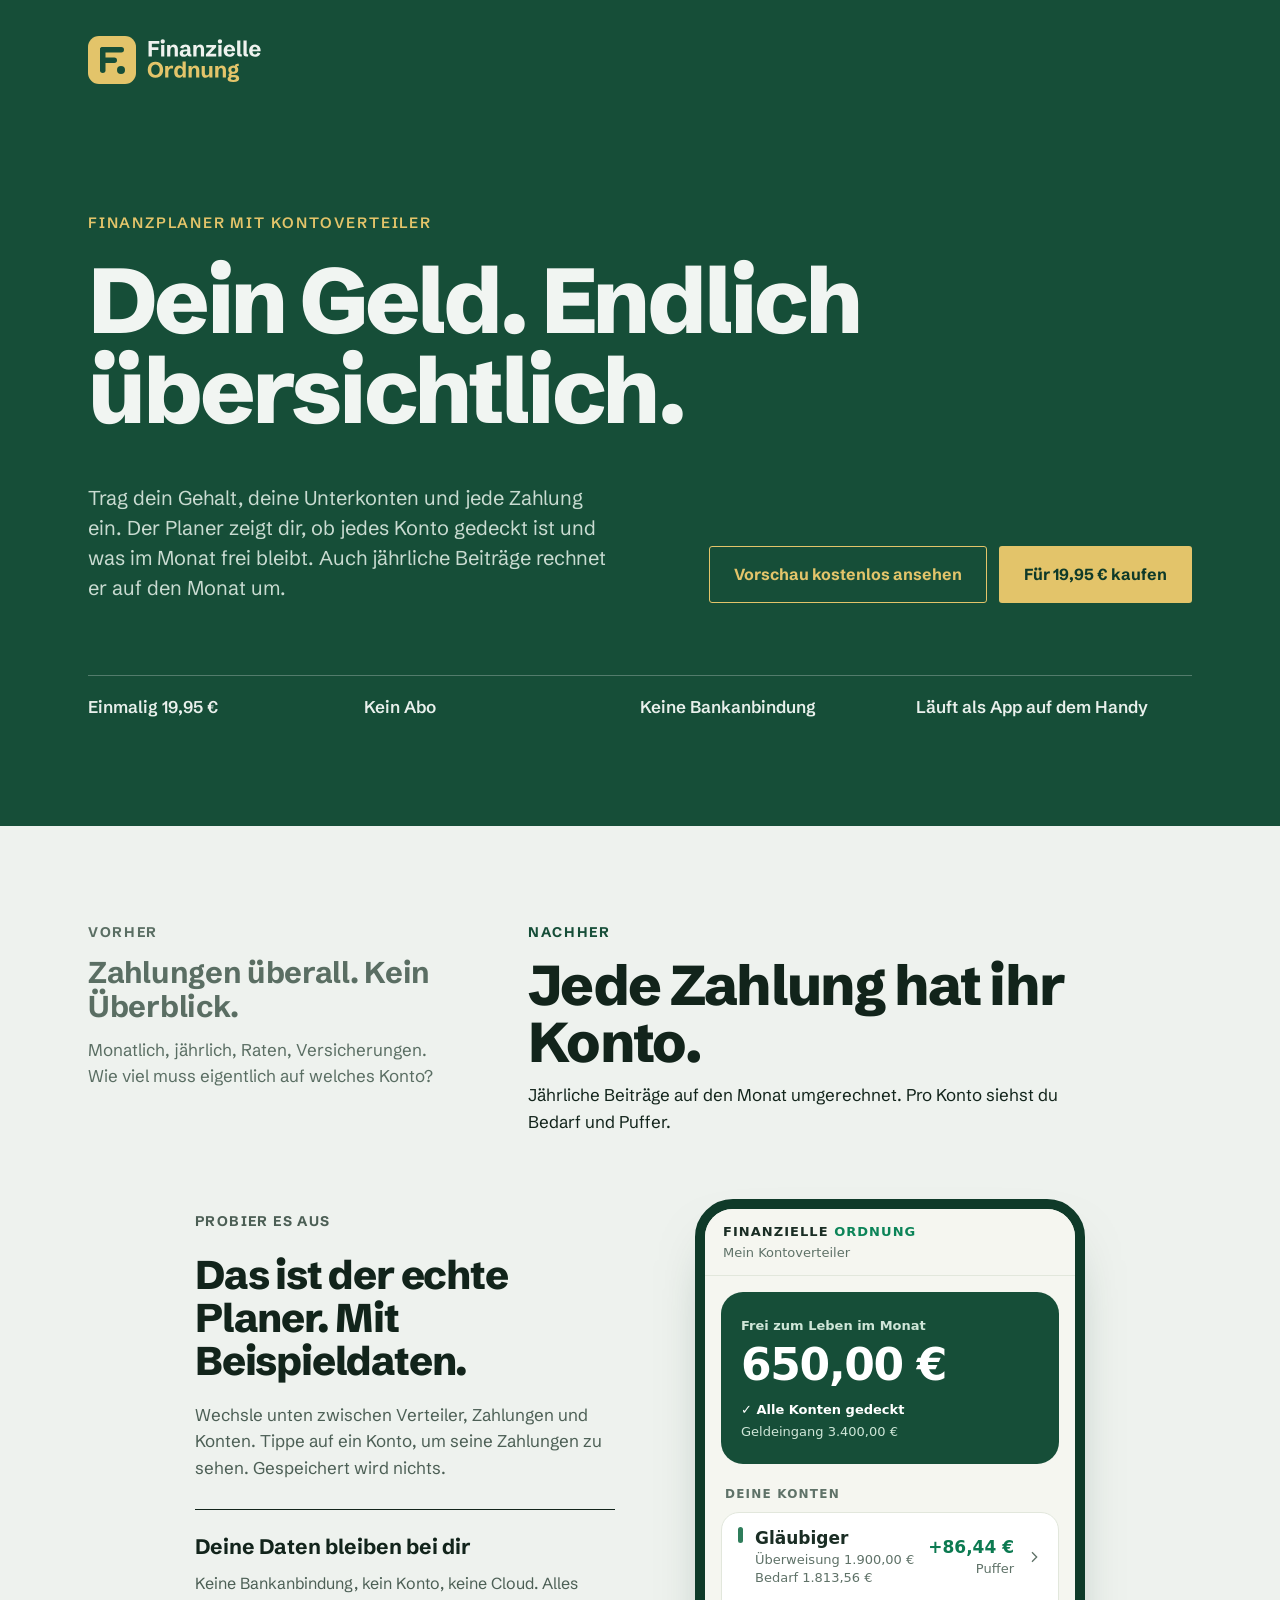
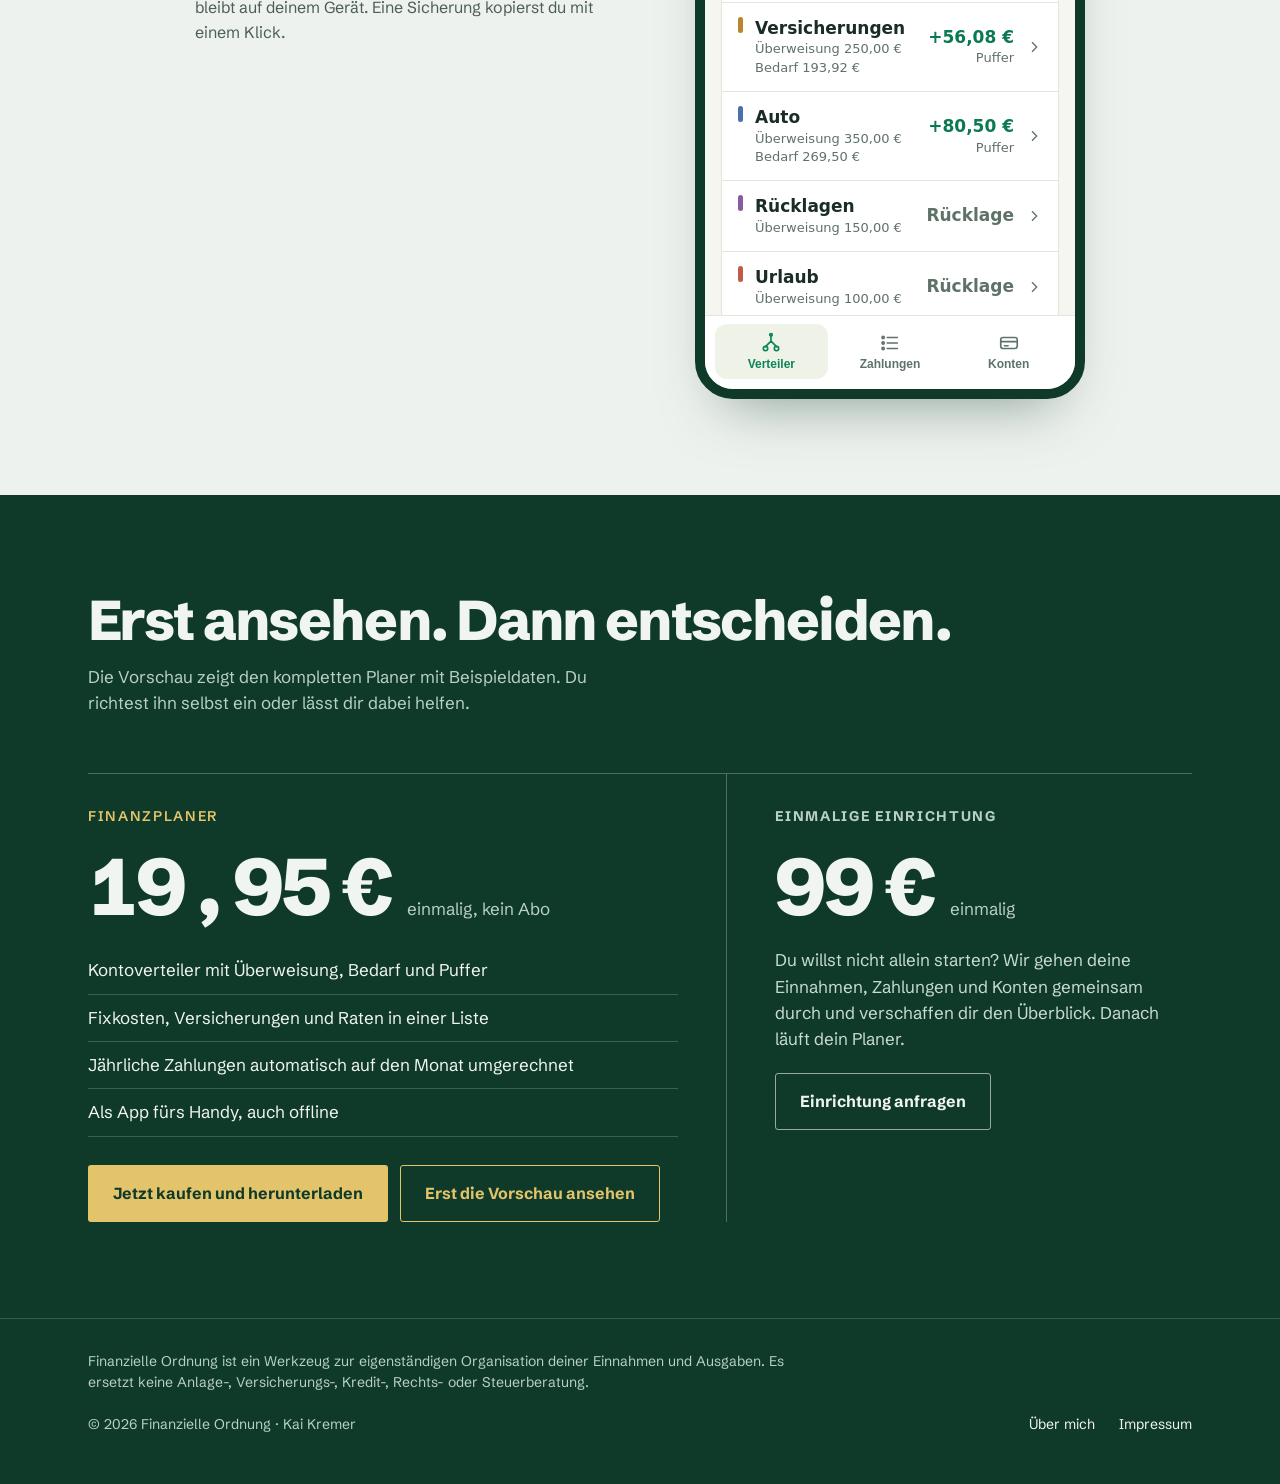
==== commit 4ea37b2a: "Logo live: Header auf allen Seiten, Favicon, og:image, neues App-Icon Entwurfsseiten entfernt, Servi" ====
--- a/index.html
+++ b/index.html
@@ -81,12 +81,20 @@
 .offer li{padding:10px 0;border-bottom:1px solid rgba(241,245,242,.2)}
 @media (max-width:760px){.offer.a{padding-right:0}.offer.b{padding-left:0;border-left:0;border-top:1px solid rgba(241,245,242,.28);margin-top:32px}}
 </style>
+<link rel="icon" href="favicon.svg" type="image/svg+xml">
+<link rel="icon" href="favicon-32.png" sizes="32x32" type="image/png">
+<link rel="apple-touch-icon" href="apple-touch-icon.png">
+<meta property="og:type" content="website">
+<meta property="og:title" content="Finanzielle Ordnung – Finanzplaner mit Kontoverteiler">
+<meta property="og:description" content="Dein Geld. Endlich übersichtlich. Einmalig 19,95 €, kein Abo.">
+<meta property="og:image" content="https://finanzielle-ordnung.de/og-image.png">
+<meta name="twitter:card" content="summary_large_image">
 </head>
 <body>
 
 <header class="hero">
 <div class="wrap in">
-<a href="index.html" class="mark">FINANZIELLE ORDNUNG</a>
+<a href="index.html" class="mark logo" aria-label="Finanzielle Ordnung, zur Startseite"><img src="logo/logo-auf-gruen.svg" alt="Finanzielle Ordnung" width="182" height="48"></a>
 
 <div style="margin-top:clamp(56px,10vw,120px);display:flex;flex-direction:column;gap:20px">
 <div class="eyebrow">Finanzplaner mit Kontoverteiler</div>
--- a/stil.css
+++ b/stil.css
@@ -37,3 +37,7 @@
 .prose{max-width:680px}
 .prose h2{margin:0 0 18px;font-size:clamp(30px,4vw,40px);line-height:1.08;font-weight:800;letter-spacing:-.03em}
 .prose p{margin:0 0 18px;color:#2f4238;font-size:18px;line-height:1.7}
+
+.mark.logo{display:inline-block;line-height:0;letter-spacing:0}
+.mark.logo img{display:block;height:48px;width:auto}
+@media(max-width:480px){.mark.logo img{height:40px}}
